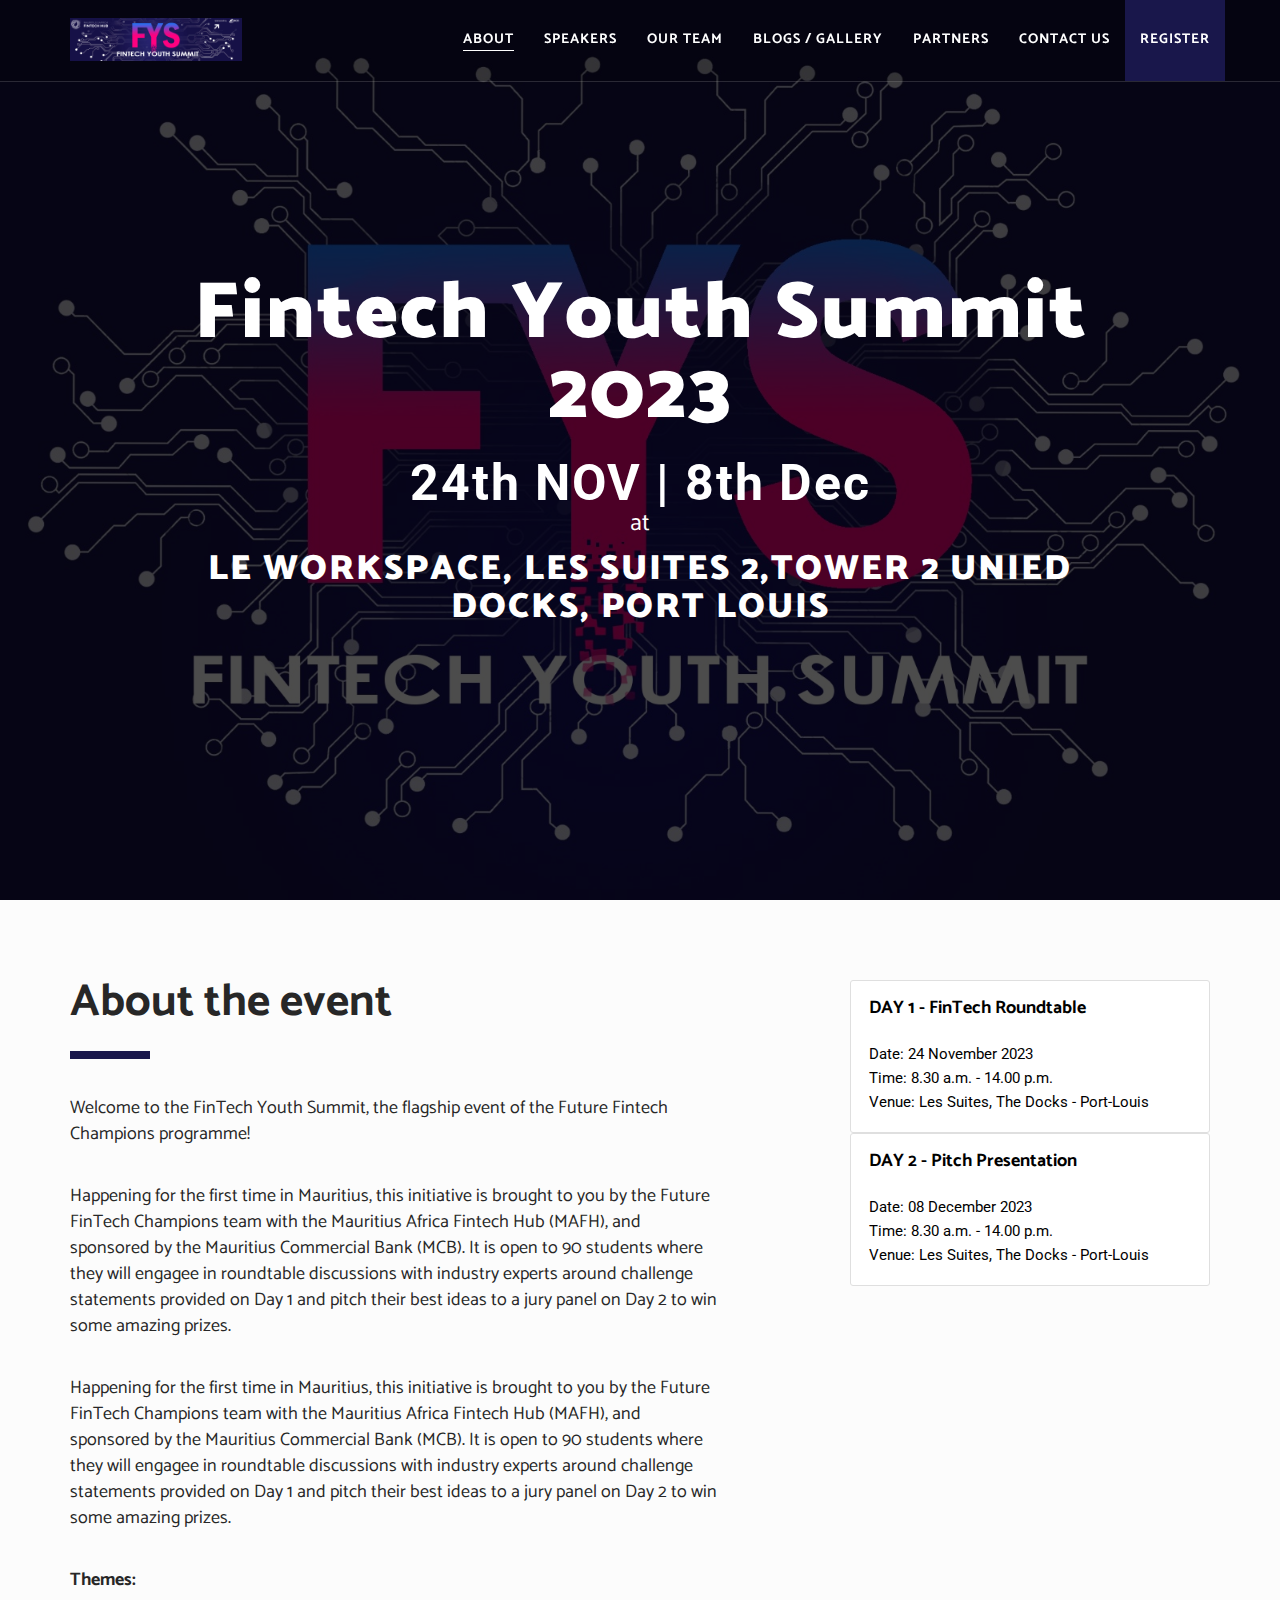
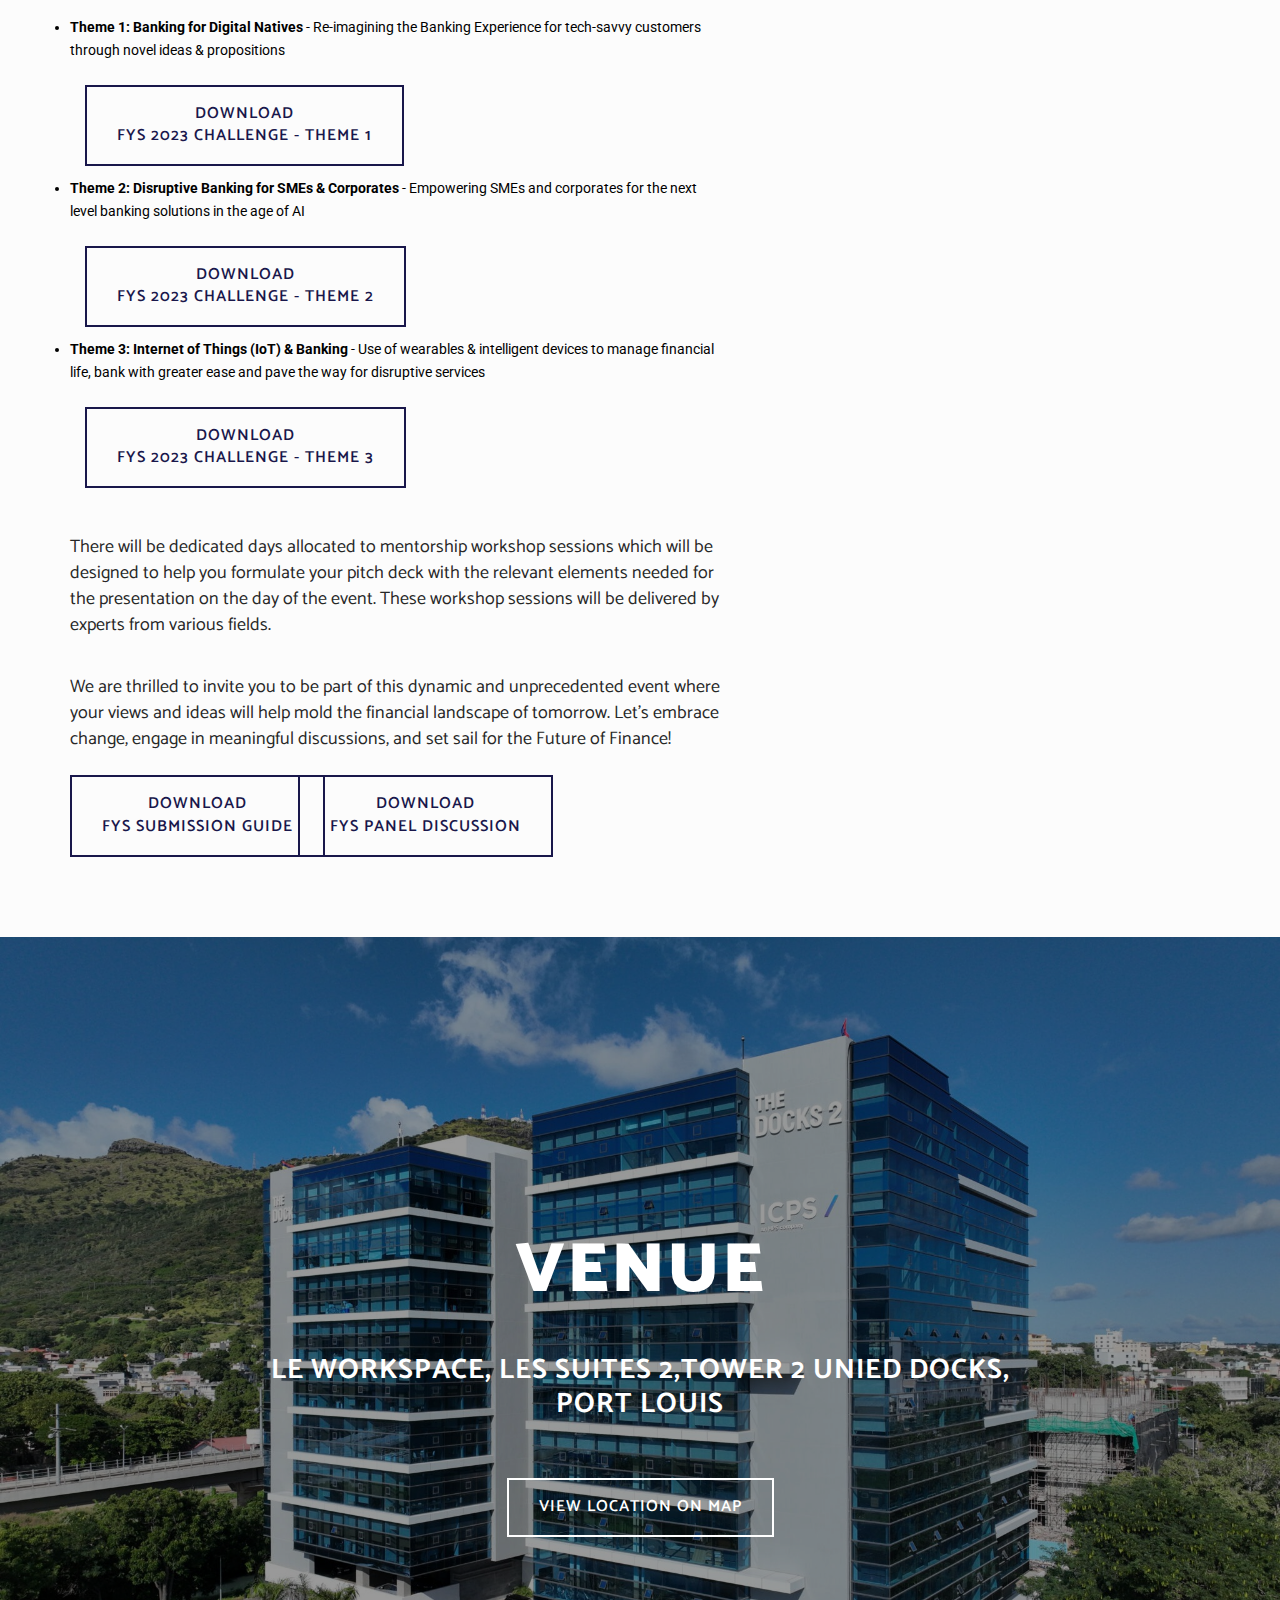
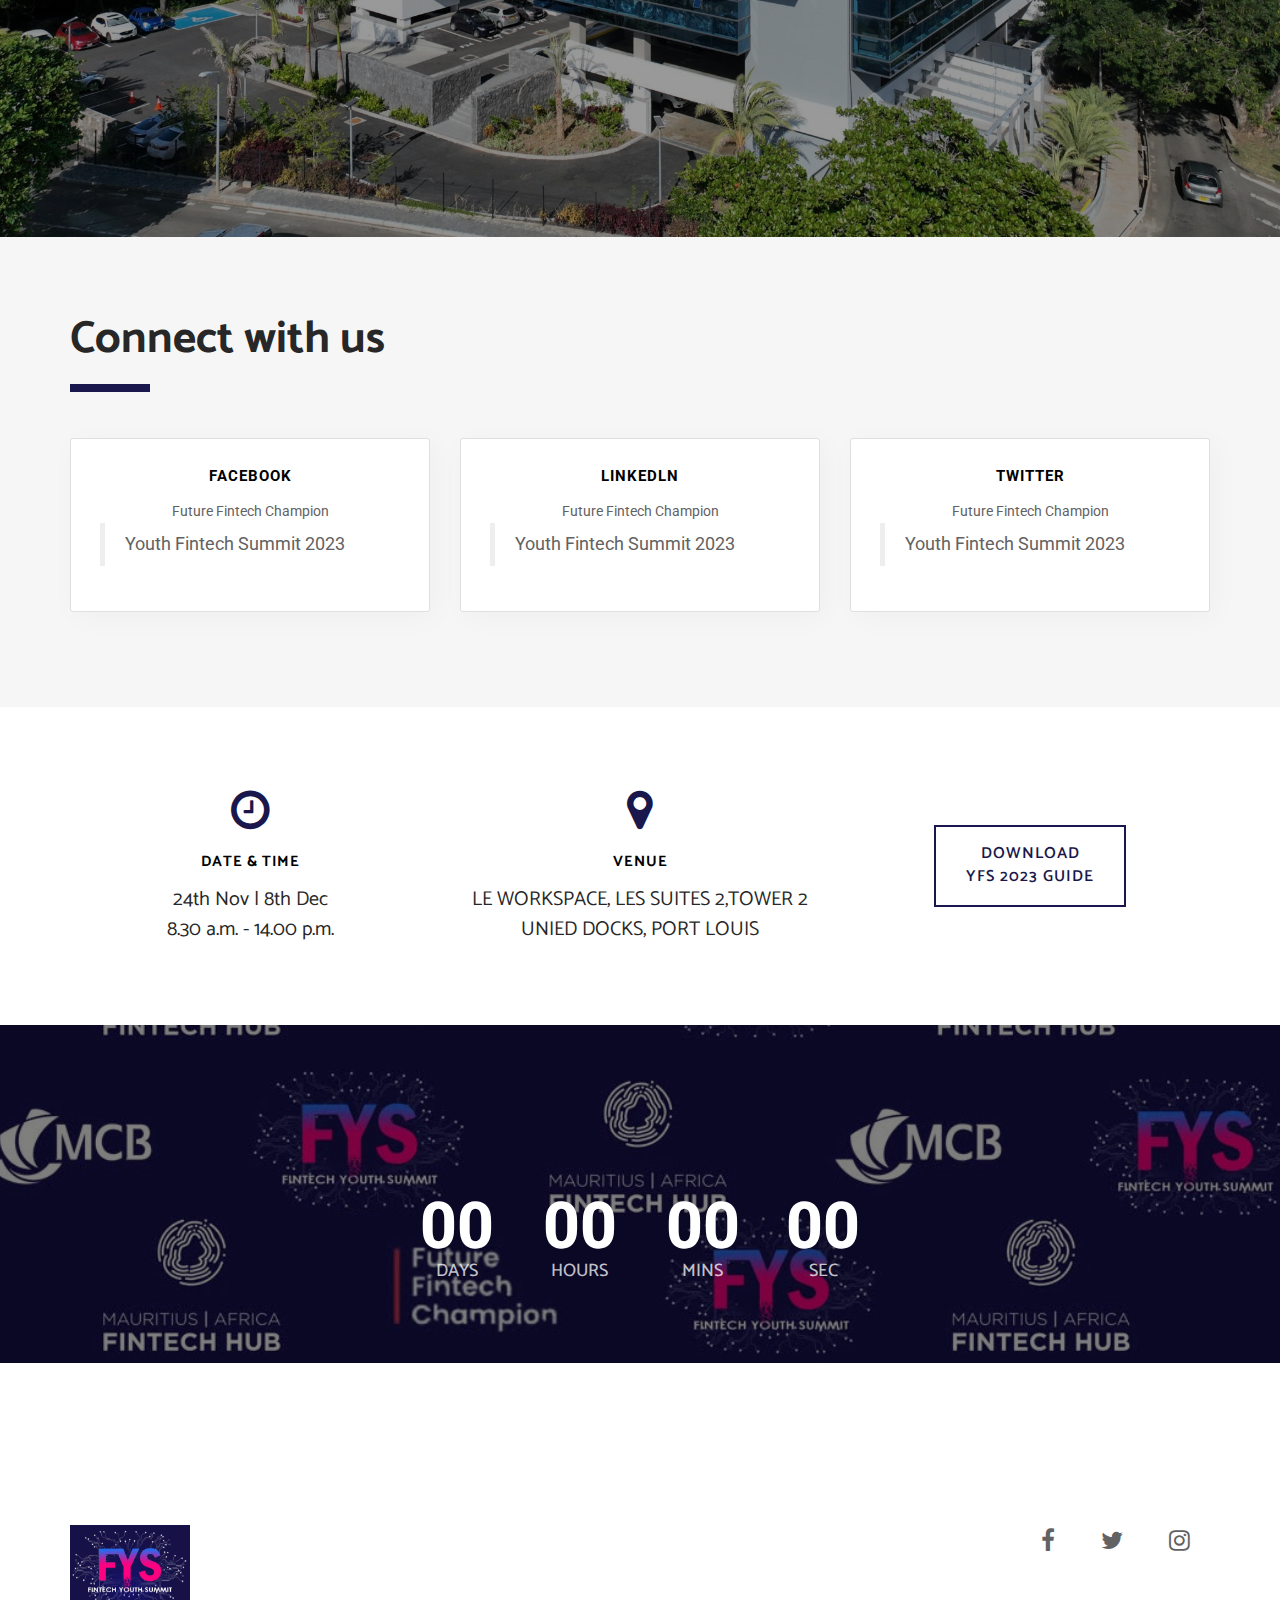
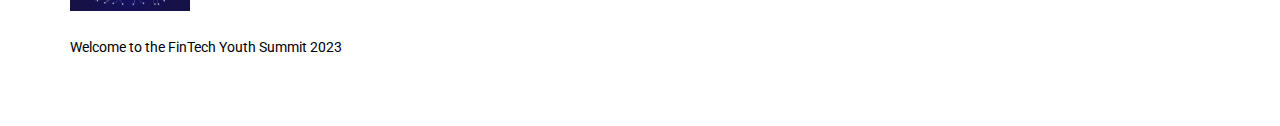
==== index.html @ cc0d9dd3 "new updates" ====
<!--

 _______                                             ._____.    
 \      \   ____   ___________     ____  __ _________|__\_ |__  
 /   |   \ /  _ \ /  _ \_  __ \   / ___\|  |  \_  __ \  || __ \ 
/    |    (  <_> |  <_> )  | \/  / /_/  >  |  /|  | \/  || \_\ \
\____|__  /\____/ \____/|__|     \___  /|____/ |__|  |__||___  /
        \/                      /_____/                      \/ 


Event website by Noor Gurib (github.com/Abdurrahman-gurib)
-->

<!DOCTYPE html>
<!--[if lt IE 7]>      <html class="no-js lt-ie9 lt-ie8 lt-ie7" lang="en"> <![endif]-->
<!--[if IE 7]>         <html class="no-js lt-ie9 lt-ie8" lang="en"> <![endif]-->
<!--[if IE 8]>         <html class="no-js lt-ie9" lang="en"> <![endif]-->
<!--[if gt IE 8]><!-->
<html class="no-js" lang="en">
<!--<![endif]-->

<head>
  <meta charset="utf-8">
  <meta name="viewport" content="width=device-width, initial-scale=1.0, maximum-scale=1">
  <meta http-equiv="X-UA-Compatible" content="IE=edge">

  <!-- Title, icon, description and keywords -->
  <title>YFS 2023</title>
  <link rel="shortcut icon" href="res/images/FYS logo.jpg">
  <meta name="description" content="TEDxJMI, x = independently organised TED event. Igniting Minds. This October, at Jamia Millia Islamia.">
  <meta name="keywords" content="TEDx, JMI, Jamia Millia Islamia, New Delhi, event, talks">

  <!-- Social media tags -->
  <!-- Open Graph -->
  <meta property="og:title" content="TEDxJMI">
  <meta property="og:description" content="Igniting Minds. This October, at Jamia Millia Islamia.">
  <meta property="og:image" content="https://tedxjmi.com/res/images/logos/light-social.jpg">
  <meta property="og:url" content="https://tedxjmi.com">
  <!-- Twitter -->
  <meta name="twitter:card" content="summary_large_image">
  <meta name="twitter:site" content="@TEDx_JMI">
  <!-- Google+ -->
  <meta itemprop="name" content="TEDxJMI">
  <meta itemprop="description" content="Igniting Minds. This October, at Jamia Millia Islamia.">
  <meta itemprop="image" content="https://tedxjmi.com/res/images/logos/light-social.jpg">

  <!-- Browser themes -->
  <meta name="theme-color" content="#000">

  <!-- Bootstrap -->
  <link rel="stylesheet" href="res/css/bootstrap.min.css">

  <!-- Font Icons -->
  <link rel="stylesheet" href="res/css/font-awesome.min.css">

  <!-- Plugins -->
  <link rel="stylesheet" href="res/css/flickity.min.css">
  <link rel="stylesheet" href="res/css/magnific-popup.css">

  <!-- Main styles -->
  <link rel="stylesheet" href="res/css/main.css">
  <link rel="stylesheet" href="res/css/style.css">

  <!-- Color skin -->
  <link rel="stylesheet" href="res/css/color_red.css">

  <!-- Modernizr JS for IE8 support of HTML5 elements and media queries -->
  <!--[if lt IE 8]>
  <script src="res/js/modernizr.min.js"></script>
  <![endif]-->
</head>

<body id="page-top">
  <!-- Navigation Start -->
  <nav id="navigation" class="navbar navbar-fixed-top">
    <div class="container">
      <div class="row">
        <div class="navbar-header col-lg-3">
          <button type="button" class="navbar-toggle collapsed" data-toggle="collapse" data-target="#navbar">
            <span class="sr-only">Toggle navigation</span>
            <span class="icon-bar"></span>
            <span class="icon-bar"></span>
            <span class="icon-bar"></span>
          </button>

          <a class="navbar-brand font-family-alt letter-spacing-1 text-extra-large text-uppercase" href="/">
            <img class="logo-navbar-dark" src="res/images/logos/FYS banner Logo.jpg" alt="Youth Fintech Summit 2023"/>
            <img class="logo-navbar-white" src="res/images/logos/FYS logo.jpg" alt="Youth Fintech Summit 2023"/>
          </a>
        </div>
        <!-- //.navbar-header -->

        <div id="navbar" class="navbar-collapse collapse col-lg-9 pull-right">
          <ul class="nav navbar-nav font-family-alt letter-spacing-1 text-uppercase font-weight-700">
            <li><a href="#page-top" class="page-scroll">About</a></li>
            <li><a href="./speakers/" class="line-height-unset">Speakers</a></li>
            <li><a href="./teams/" class="line-height-unset">Our Team</a></li>
            <li><a href="./alumni/" class="line-height-unset">Blogs / Gallery</a></li>
            <li><a href="./sponsors/" class="line-height-unset">Partners</a></li>
            <li><a href="./contact/" class="line-height-unset">Contact Us</a></li>
            <li class="bg-base-color">
              <a href="./register/" class="line-height-unset width-100">
                Register
              </a>
            </li>
          </ul>
        </div>
        <!-- //.navbar-collapse -->
      </div>
      <!-- //.row -->
    </div>
    <!-- //.container -->
  </nav>
  <!-- //Navigation End -->



  <!-- Section - Home Start -->
  <section id="home-bg-slideshow" class="bg-gray-dark-2 height-100 no-padding overflow-hidden width-100">
    <!-- BG Slideshow -->
    <div class="bg-slideshow-wrapper flexslider height-100 no-border no-border-radius no-margin width-100">
      <div class="slides height-100 width-100">
        <div class="bg-cover bg-overlay-black-7 display-block height-100 width-100">
          <div class="display-table height-100 position-absolute position-top position-left width-100">
            <div class="display-table-cell vertical-align-middle">
              <div class="container">
                <div class="row">
                  <div class="col-md-10 col-md-offset-1 text-center">
                    <h2 class="font-family-alt font-weight-900 letter-spacing-2 text-white xs-title-extra-large sm-title-extra-large-3 title-extra-large-5">
                      <span class="text-base-color"></span>Fintech Youth Summit 2023
                    </h2>
                    <br>
                    <h3 class="font-weight-700 letter-spacing-2 text-white xs-title-large sm-title-extra-large title-extra-large-3">
                      24th NOV | 8th Dec
                    </h3>
                    <p class="font-family-alt text-white sm-title-small title-medium">
                      at
                    </p>
                    <h4 class="font-family-alt font-weight-900 letter-spacing-2 text-uppercase text-white xs-title-small sm-title-medium title-extra-large">
                      Le Workspace, Les Suites 2,Tower 2 Unied Docks, Port Louis
                    </h4>
                    <!-- <br>
                    <a href="/register/" class="btn btn-base-color sm-btn-medium btn-large">
                      Register Now
                    </a> -->
                  </div>
                  <!-- //.col-md-10 -->
                </div>
                <!-- //.row -->
              </div>
              <!-- //.container -->
            </div>
            <!-- //.display-table-cell -->
          </div>
          <!-- //.display-table -->
        </div>
        <!-- //.bg-cover -->

        <div class="bg-cover bg-overlay-black-7 display-block height-100 width-100">
          <div class="display-table height-100 position-absolute position-top position-left width-100">
            <div class="display-table-cell vertical-align-middle">
              <div class="container">
                <div class="row">
                  <div class="col-md-10 col-md-offset-1 text-center">
                    <h2 class="font-family-alt font-weight-900 letter-spacing-2 text-white xs-title-extra-large sm-title-extra-large-3 title-extra-large-5">
                      <span class="text-base-color"></span>Fintech Youth Summit 2023
                    </h2>
                    <br>
                    <h3 class="font-weight-700 letter-spacing-2 text-white xs-title-large sm-title-extra-large title-extra-large-3">
                      24th NOV | 8th Dec
                    </h3>
                    <p class="font-family-alt text-white sm-title-small title-medium">
                      at
                    </p>
                    <h4 class="font-family-alt font-weight-900 letter-spacing-2 text-uppercase text-white xs-title-small sm-title-medium title-extra-large">
                      Le Workspace, Les Suites 2,Tower 2 Unied Docks, Port Louis
                    </h4>
                    <!-- <br>
                    <a href="/register/" class="btn btn-base-color sm-btn-medium btn-large">
                      Register Now
                    </a> -->
                  </div>
                  <!-- //.col-md-10 -->
                </div>
                <!-- //.row -->
              </div>
              <!-- //.container -->
            </div>
            <!-- //.display-table-cell -->
          </div>
          <!-- //.display-table -->
        </div>
        <!-- //.bg-cover -->

        <div class="bg-cover bg-overlay-black-7 display-block height-100 width-100">
          <div class="display-table height-100 position-absolute position-top position-left width-100">
            <div class="display-table-cell vertical-align-middle">
              <div class="container">
                <div class="row">
                  <div class="col-md-10 col-md-offset-1 text-center">
                    <h2 class="font-family-alt font-weight-900 letter-spacing-2 text-white xs-title-extra-large sm-title-extra-large-3 title-extra-large-5">
                      <span class="text-base-color"></span>Fintech Youth Summit 2023
                    </h2>
                    <br>
                    <h3 class="font-weight-700 letter-spacing-2 text-white xs-title-large sm-title-extra-large title-extra-large-3">
                      24th NOV | 8th Dec
                    </h3>
                    <p class="font-family-alt text-white sm-title-small title-medium">
                      at
                    </p>
                    <h4 class="font-family-alt font-weight-900 letter-spacing-2 text-uppercase text-white xs-title-small sm-title-medium title-extra-large">
                      Le Workspace, Les Suites 2,Tower 2 Unied Docks, Port Louis
                    </h4>
                    <!-- <br>
                    <a href="/register/" class="btn btn-base-color sm-btn-medium btn-large">
                      Register Now
                    </a> -->
                  </div>
                  <!-- //.col-md-10 -->
                </div>
                <!-- //.row -->
              </div>
              <!-- //.container -->
            </div>
            <!-- //.display-table-cell -->
          </div>
          <!-- //.display-table -->
        </div>
        <!-- //.bg-cover -->
      </div>
      <!-- //.slides -->
    </div>
    <!-- //.bg-slideshow-wrapper -->
  </section>
  <!-- //Section - Home End -->



  <!-- Section - About Start -->
  <section id="about" class="bg-white-3 pull-up">
    <div class="container">
      <div class="row">
        <div class="col-sm-6 col-md-7">
          <h2 class="font-family-alt font-weight-700 sm-title-large title-extra-large-2 text-gray-dark-2">
            About the event
          </h2>
          <span class="bg-base-color margin-4 no-margin-bottom no-margin-rl separator-line-extra-thick-long"></span>
          <div class="row">
            <div class="col-md-12">
              <p class="font-family-alt margin-5-5 no-margin-bottom no-margin-rl sm-text-large text-extra-large text-gray-dark-2">
                Welcome to the FinTech Youth Summit, the flagship event of the Future Fintech Champions programme!
              </p>
              <p class="font-family-alt margin-5-5 no-margin-bottom no-margin-rl sm-text-large text-extra-large text-gray-dark-2">
                Happening for the first time in Mauritius, this initiative is brought to you by the Future FinTech Champions team with the Mauritius Africa Fintech Hub (MAFH), and sponsored by the Mauritius Commercial Bank (MCB). It is open to 90 students where they will engagee in roundtable discussions with industry experts around challenge statements provided on Day 1 and pitch their best ideas to a jury panel on Day 2 to win some amazing prizes.
              </p>
              <p class="font-family-alt margin-5-5 no-margin-bottom no-margin-rl sm-text-large text-extra-large text-gray-dark-2">
                Happening for the first time in Mauritius, this initiative is brought to you by the Future FinTech Champions team with the Mauritius Africa Fintech Hub (MAFH), and sponsored by the Mauritius Commercial Bank (MCB). It is open to 90 students where they will engagee in roundtable discussions with industry experts around challenge statements provided on Day 1 and pitch their best ideas to a jury panel on Day 2 to win some amazing prizes.
              </p>
             
              <p class="font-family-alt margin-5-5 no-margin-bottom no-margin-rl sm-text-large text-extra-large text-gray-dark-2">
                <p class="font-family-alt margin-5-5 no-margin-bottom no-margin-rl sm-text-large text-extra-large text-gray-dark-2">
                <b>Themes:</b>                </p>
                <br>
                  <li><b>Theme 1: Banking for Digital Natives</b> - Re-imagining the Banking Experience for tech-savvy customers through novel ideas & propositions</li>
                  <br> <div id="banner-registration" class="col-sm-4 xs-margin-8 xs-no-margin-bottom xs-no-margin-rl text-center">
                    <a href="./res/images/FYS 2023 Challenge - Theme 1 .pdf" class="btn btn-outline-base-color sm-btn-medium btn-large no-margin-rl">
                      <span>Download<br>FYS 2023 Challenge - Theme 1 </span>
                    </a>
                  </div>
                  <br>
                  <br>
                  <br>
                  <br>
                  <li><b>Theme 2: Disruptive Banking for SMEs & Corporates</b> - Empowering SMEs and corporates for the next level banking solutions in the age of AI</li>
                  <br>
                  <div id="banner-registration" class="col-sm-4 xs-margin-8 xs-no-margin-bottom xs-no-margin-rl text-center">
                    <a href="./res/images/Theme 2 .pdf" class="btn btn-outline-base-color sm-btn-medium btn-large no-margin-rl">
                      <span>Download<br>FYS 2023 Challenge - Theme 2 </span>
                    </a>
                  </div>
                  <br>
                  <br>
                  <br>
                  <br>
                  <li><b>Theme 3: Internet of Things (IoT) & Banking</b> - Use of wearables & intelligent devices to manage financial life, bank with greater ease and pave the way for disruptive services</li>
                  <div id="banner-registration" class="col-sm-4 xs-margin-8 xs-no-margin-bottom xs-no-margin-rl text-center">
                    <br>
                    <a href="./res/images/Theme 3 .pdf" class="btn btn-outline-base-color sm-btn-medium btn-large no-margin-rl">
                      <span>Download<br>FYS 2023 Challenge - Theme 3 </span>
                    </a>
                  </div>
                  <br>
                  <br>
                  <br>
                  <br>
                  <br>
                <p class="font-family-alt margin-5-5 no-margin-bottom no-margin-rl sm-text-large text-extra-large text-gray-dark-2">
                  There will be dedicated days allocated to mentorship workshop sessions which will be designed to help you formulate your pitch deck with the relevant elements needed for the presentation on the day of the event. These workshop sessions will be delivered by experts from various fields.
                </p>

                <p class="font-family-alt margin-5-5 no-margin-bottom no-margin-rl sm-text-large text-extra-large text-gray-dark-2">
                  We are thrilled to invite you to be part of this dynamic and unprecedented event where your views and ideas will help mold the financial landscape of tomorrow. Let's embrace change, engage in meaningful discussions, and set sail for the Future of Finance!                </p>
          </div>  <br> 
          <br> 
          <div id="banner-registration" class="col-sm-4 xs-margin-8 xs-no-margin-bottom xs-no-margin-rl text-center">
            <br>
            <a href="./res/images/Participants Info.pdf" class="btn btn-outline-base-color sm-btn-medium btn-large no-margin-rl">
              <span>Download<br>FYS Submission Guide </span>
            </a>
          </div>
          <br>

          <br> 
          <div id="banner-registration" class="col-sm-4 xs-margin-8 xs-no-margin-bottom xs-no-margin-rl text-center">
            <br>
            <a href="./res/images/_2.Panel discussion.pdf" class="btn btn-outline-base-color sm-btn-medium btn-large no-margin-rl">
              <span>Download<br>FYS Panel Discussion</span>
            </a>
          </div>
          <br>
            <!-- //.col-sm-6 -->
          </div>
          <!-- //.row -->
        </div>
        <!-- //.col-sm-6 -->

        <div class="col-sm-6 col-md-4 col-md-offset-1 xs-margin-8 xs-no-margin-rl xs-no-margin-bottom">
          <div class="testimonial">
            <div class="bg-white border border-gray-light border-round padding-5 width-100">
              <h4 class="font-weight-700 font-family-alt">
                DAY 1 - FinTech Roundtable
              </h4>
              <br>
              <p class="no-margin text-gray-dark- text-large">
                Date: 24 November 2023              </p>
              <p class="no-margin text-gray-dark- text-large">
                Time: 8.30 a.m. - 14.00 p.m.
                <p class="no-margin text-gray-dark- text-large">
                  Venue: Les Suites, The Docks - Port-Louis
                </p>
              
            </div>
            <!-- //.bg-white -->
          </div>
          <!-- //.testimonial -->
        </div>

        <div class="col-sm-6 col-md-4 col-md-offset-1 xs-margin-8 xs-no-margin-rl xs-no-margin-bottom">
          <div class="testimonial">
            <div class="bg-white border border-gray-light border-round padding-5 width-100">
              <h4 class="font-weight-700 font-family-alt">
                DAY 2 - Pitch Presentation
              </h4>
              <br>
              <p class="no-margin text-gray-dark- text-large">
                Date: 08 December 2023
                <p class="no-margin text-gray-dark- text-large">
                Time: 8.30 a.m. - 14.00 p.m.
                <p class="no-margin text-gray-dark- text-large">
                  Venue: Les Suites, The Docks - Port-Louis
                </p>
              
            </div>
            <!-- //.bg-white -->
          </div>
          <!-- //.testimonial -->
        </div>
        <!-- //.col-sm-6 -->
      </div>
    </div>
    <!-- //.container -->
  </section>
  <!-- //Section - About End -->



  <!-- Section - Venue Start -->
  <section id="venue" class="bg-cover bg-overlay-black-4 display-table height-100 no-padding width-100">
    <div class="display-table-cell vertical-align-middle">
      <div class="container">
        <div class="row">
          <div class="col-md-8 col-md-offset-2 text-center">
            <h3 class="display-block font-family-alt font-weight-900 letter-spacing-2 text-uppercase text-white xs-title-extra-large-4 title-extra-large-4">
              Venue
            </h3>
            <br>
            <p class="font-family-alt letter-spacing-1 margin-3 no-margin-bottom no-margin-rl text-white xs-title-small title-large text-uppercase font-weight-700">
              Le Workspace, Les Suites 2,Tower 2 Unied Docks, Port Louis

            </p>
            <br>
            <a href="https://www.google.com/maps/place/Les+Suites+by+The+Docks/@-20.1627963,57.4918668,17z/data=!3m1!4b1!4m6!3m5!1s0x217c51926d4bae4f:0x62adde3f1c41f021!8m2!3d-20.1627963!4d57.4944417!16s%2Fg%2F11v0vl2fpf?hl=en&entry=ttu" target="_blank"
                class="btn btn-outline-white sm-btn-medium btn-large margin-4-5 no-margin-bottom no-margin-rl">
              View location on map
            </a>
          </div>
          <!-- //.col-md-8 -->
        </div>
        <!-- //.row -->
      </div>
      <!-- //.container -->
    </div>
    <!-- //.display-table-cell -->
  </section>
  <!-- //Section - Venue End -->



  <!-- Section - Social start -->
  <section id="social" class="bg-gray-light-2 pull-up">
    <div class="container">
      <div class="row">
        <div class="col-md-6">
          <h2 class="font-family-alt font-weight-700 sm-title-large title-extra-large-2 text-gray-dark-2">
            Connect with us
          </h2>
          <span class="bg-base-color margin-4 no-margin-bottom no-margin-rl separator-line-extra-thick-long"></span>
        </div>
      </div>
      <!-- //.row -->
      <br><br>
      <div class="row">
        <!-- Social Box -->
        <div class="features-box col-sm-6 col-md-4">
          <div class="border border-gray-light border-round box-shadow-yes position-relative bg-white">
            <div class="display-table height-100 no-padding-rl padding-7 width-100">
              <div class="display-table-cell no-padding-tb padding-8 vertical-align-middle">
                <span class="display-block font-weight-700 letter-spacing-1 text-large text-uppercase margin-4 no-margin-rl no-margin-top text-center">
                  Facebook
                </span>

                <!-- Facebook plugin -->
                <div id="fb-root"></div>
                <a class="twitter-timeline" data-height="493" data-chrome="noheader, nofooter"
                data-dnt="true" href="https://www.facebook.com/mauritiusfintec/photos/a.249776339052120/683126775717072/?type=3"><center>Future Fintech Champion</center></a>
            

                <div class="fb-page" data-href="https://www.facebook.com/mauritiusfintec/photos/a.249776339052120/683126775717072/?type=3" data-tabs="timeline"
                    data-small-header="true" data-adapt-container-width="true" data-hide-cover="true"
                    data-show-facepile="false">
                  <blockquote cite="https://www.facebook.com/mauritiusfintec/photos/a.249776339052120/683126775717072/?type=3" class="fb-xfbml-parse-ignore">
                    <a href="https://www.facebook.com/mauritiusfintec/photos/a.249776339052120/683126775717072/?type=3/">Youth Fintech Summit 2023</a>
                  </blockquote>
                </div>
                <!-- //Facebook plugin -->
              </div>
              <!-- //.display-table-cell -->
            </div>
            <!-- //.display-table -->
          </div>
          <!-- //.border -->
        </div>
        <!-- //Social Box -->

        <!-- Social Box -->
        <div class="features-box col-sm-6 col-md-4 xs-margin-4 xs-no-margin-rl xs-no-margin-bottom">
          <div class="border border-gray-light border-round box-shadow-yes position-relative bg-white">
            <div class="display-table height-100 no-padding-rl padding-7 width-100">
              <div class="display-table-cell no-padding-tb padding-8 vertical-align-middle">
                <span class="display-block font-weight-700 letter-spacing-1 text-large text-uppercase margin-4 no-margin-rl no-margin-top text-center">
                  Linkedln
                </span>

                <!-- Twitter timeline -->
                <a class="twitter-timeline" data-height="493" data-chrome="noheader, nofooter"
                  data-dnt="true" href="https://www.linkedin.com/showcase/future-fintech-champions-mauritius/"><center>Future Fintech Champion</center></a>
                <script async src="https://platform.twitter.com/widgets.js" charset="utf-8"></script>
                <div class="fb-page" data-href="https://www.facebook.com/mauritiusfintec/photos/a.249776339052120/683126775717072/?type=3" data-tabs="timeline"
                    data-small-header="true" data-adapt-container-width="true" data-hide-cover="true"
                    data-show-facepile="false">
                  <blockquote cite="https://www.facebook.com/mauritiusfintec/photos/a.249776339052120/683126775717072/?type=3" class="fb-xfbml-parse-ignore">
                    <a href="https://www.facebook.com/mauritiusfintec/photos/a.249776339052120/683126775717072/?type=3/">Youth Fintech Summit 2023</a>
                  </blockquote>
                </div>
                <!-- //Twitter timeline -->
              </div>
              <!-- //.display-table-cell -->
            </div>
            <!-- //.display-table -->
          </div>
          <!-- //.border -->
        </div>
        <!-- //Social Box -->

        <!-- Social Box -->
        <div class="features-box col-sm-6 col-md-4 xs-margin-4 xs-no-margin-rl xs-no-margin-bottom">
          <div class="border border-gray-light border-round box-shadow-yes position-relative bg-white">
            <div class="display-table height-100 no-padding-rl padding-7 width-100">
              <div class="display-table-cell no-padding-tb padding-8 vertical-align-middle">
                <span class="display-block font-weight-700 letter-spacing-1 text-large text-uppercase margin-4 no-margin-rl no-margin-top text-center">
                  Twitter
                </span>

                <!-- Twitter timeline -->
                <a class="twitter-timeline" data-height="493" data-chrome="noheader, nofooter"
                  data-dnt="true" href="https://www.linkedin.com/showcase/future-fintech-champions-mauritius/"><center>Future Fintech Champion</center></a>
                <script async src="https://platform.twitter.com/widgets.js" charset="utf-8"></script>
                <div class="fb-page" data-href="https://www.facebook.com/mauritiusfintec/photos/a.249776339052120/683126775717072/?type=3" data-tabs="timeline"
                    data-small-header="true" data-adapt-container-width="true" data-hide-cover="true"
                    data-show-facepile="false">
                  <blockquote cite="https://twitter.com/MauritiusFinTec" class="fb-xfbml-parse-ignore">
                    <a href="https://twitter.com/MauritiusFinTec">Youth Fintech Summit 2023</a>
                  </blockquote>
                </div>
                <!-- //Instagram posts -->
              </div>
              <!-- //.display-table-cell -->
            </div>
            <!-- //.display-table -->
          </div>
          <!-- //.border -->
        </div>
        <!-- //Social Box -->
      </div>
      <!-- //.row -->
    </div>
    <!-- //.container -->
  </section>
  <!-- //Section - Social end -->



  <!-- Section - Event banner start -->
  <section id="event-banner" class="bg-white pull-up">
    <div class="container">
      <div class="row">
        <div class="col-sm-4 text-center">
          <i class="fa fa-clock-o display-block text-base-color title-extra-large-2"></i>
          <span class="display-block font-family-alt font-weight-700 letter-spacing-1 margin-5 no-margin-bottom no-margin-rl text-large text-uppercase">
            Date &amp; Time
          </span>
          <p class="margin-3 font-family-alt no-margin-bottom no-margin-rl title-small text-gray-dark-2">
            24th Nov | 8th Dec<br>
            8.30 a.m. - 14.00 p.m.
          </p>
        </div>
        <!-- //.col-sm-4 -->

        <div class="col-sm-4 xs-margin-8 xs-no-margin-bottom xs-no-margin-rl text-center">
          <i class="fa fa-map-marker display-block text-base-color title-extra-large-2"></i>
          <span class="display-block font-family-alt font-weight-700 letter-spacing-1 margin-5 no-margin-bottom no-margin-rl text-large text-uppercase">
            Venue
          </span>
          <p class="margin-3 font-family-alt no-margin-bottom no-margin-rl title-small text-gray-dark-2">
            LE WORKSPACE, LES SUITES 2,TOWER 2 UNIED DOCKS, PORT LOUIS
          </p>
        </div>
        <!-- //.col-sm-4 -->

        <div id="banner-registration" class="col-sm-4 xs-margin-8 xs-no-margin-bottom xs-no-margin-rl text-center">
          <a href="../res/images/Fintech Youth Summit Challenge Handbook 2023.pdf" class="btn btn-outline-base-color sm-btn-medium btn-large no-margin-rl">
            <span>Download<br>YFS 2023 guide</span>
          </a>
        </div>
        <!-- //.col-sm-4 -->
      </div>
      <!-- //.row -->
    </div>
  </section>
  <!-- //Section - Event banner end -->



  <!-- Section - Parallax banner start -->
  <section id="home-bg-parallax" class="height-50 no-padding overflow-hidden width-100">
    <!-- BG Parallax -->
    <div class="bg-parallax bg-overlay-black-5 width-100"></div>

    <div class="display-table height-100 position-absolute position-top position-left width-100">
      <div class="display-table-cell vertical-align-middle">
        <div class="container">
          <div class="row">
            <div class="countdown-timer">
              <div class="days">
                <span class="value">00</span>
                <span class="label">DAYS</span>
              </div>
              <div class="hours">
                <span class="value">00</span>
                <span class="label">HOURS</span>
              </div>
              <div class="minutes">
                <span class="value">00</span>
                <span class="label">MINS</span>
              </div>
              <div class="seconds">
                <span class="value">00</span>
                <span class="label">SEC</span>
              </div>
            </div>
          </div>
          <!-- //.row -->
        </div>
        <!-- //.container -->
      </div>
      <!-- //.display-table-cell -->
    </div>
    <!-- //.display-table -->
  </section>
  <!-- //Section - Parallax banner end -->



  <!-- Footer Start -->
  <footer class="footer bg-white">
    <div class="container">
      <div class="row">
        <div class="col-sm-4">
          <div class="footer-logo xs-text-center">
            <img src="res/images/logos/FYS logo.jpg" alt="">
          </div>
          <!-- //.footer-logo -->
          <p class="disclaimer xs-text-center">
            Welcome to the FinTech Youth Summit 2023          </p>
          <!-- //.disclaimer -->
        </div>
        <!-- //.col-sm-4 -->

        <div class="col-sm-8">
          <div class="footer-social text-right">
            <ul class="list-inline list-unstyled no-margin xs-text-center xs-title-small title-medium">
              <li><a href="https://facebook.com/"><i class="fa fa-facebook"></i></a></li>
              <li><a href="https://twitter.com/"><i class="fa fa-twitter"></i></a></li>
              <li><a href="https://instagram.com/"><i class="fa fa-instagram"></i></a></li>
            </ul>
          </div>
          <!-- //.footer-social -->
        </div>
        <!-- //.col-sm-8 -->
      </div>
      <!-- //.row -->
    </div>
    <!-- //.container -->
  </footer>
  <!-- //Footer End -->


  <!-- Scroll to top -->
  <a href="#page-top" class="page-scroll scroll-to-top"><i class="fa fa-angle-up"></i></a>


  <!-- jQuery -->
  <script src="res/js/jquery.min.js"></script>

  <!-- Bootstrap -->
  <script src="res/js/bootstrap.min.js"></script>

  <!-- Plugins -->
  <script src="res/js/pace.min.js"></script>
  <script src="res/js/debouncer.min.js"></script>
  <script src="res/js/jquery.easing.min.js"></script>
  <script src="res/js/jquery.inview.min.js"></script>
  <script src="res/js/jquery.matchHeight.js"></script>
  <script src="res/js/isotope.pkgd.min.js"></script>
  <script src="res/js/imagesloaded.pkgd.min.js"></script>
  <script src="res/js/flickity.pkgd.min.js"></script>
  <script src="res/js/jquery.magnific-popup.min.js"></script>
  <script src="res/js/jquery.validate.min.js"></script>

  <!-- BG slideshow -->
  <script src="res/js/jquery.flexslider.min.js"></script>

  <!-- BG Parallax JS -->
  <script src="res/js/TweenMax.min.js"></script>
  <script src="res/js/ScrollMagic.min.js"></script>
  <script src="res/js/animation.gsap.min.js"></script>

  <!-- Theme -->
  <script src="res/js/main.js"></script>

  <!-- Countdown -->
  <script src="res/js/jquery.countdown.min.js"></script>
  <script src="res/js/countdown.js"></script>

</body>

</html>
---- res/css/main.css ----
@import url(https://fonts.googleapis.com/css?family=Roboto:300,400,700);
@import url(https://fonts.googleapis.com/css?family=Catamaran:400,700,900);

body,
html,
ul {
  margin: 0;
  padding: 0
}
ol {
  padding-left: 0
}

.features-box p,
img {
  -webkit-backface-visibility: hidden
}

body,
html {
  height: 100%
}

body {
  color: #000;
  font-family: Roboto, sans-serif;
  font-size: 14px;
  -webkit-font-smoothing: antialiased;
  line-height: 23px;
  overflow-x: hidden
}

p {
  font-size: 16px
}

a,
a:active {
  color: #626262;
  text-decoration: none
}

a:focus,
a:hover {
  color: #272727;
  text-decoration: none
}

a:focus {
  outline: 0!important
}

img {
  height: auto;
  max-width: 100%
}

video {
  background-size: cover;
  display: table-cell;
  vertical-align: middle;
  width: 100%
}

dl,
ol,
ul {
  list-style-position: outside
}

ul {
  list-style: none
}

iframe {
  border: 0
}

input,
select,
textarea {
  letter-spacing: 1px;
  margin: 0 0 20px;
  max-width: 100%;
  padding: 8px 15px;
  resize: none;
  width: 100%;
  border: 2px solid rgba(0, 0, 0, .13)!important;
  font-size: 13px
}

input[type=button],
input[type=text],
input[type=email],
input[type=search],
input[type=password],
input[type=submit],
select,
textarea {
  -webkit-appearance: none;
  -moz-appearance: none;
  appearance: none;
  border-radius: 0;
  -webkit-transition: border .2s ease-in-out;
  -moz-transition: border .2s ease-in-out;
  -o-transition: border .2s ease-in-out;
  transition: border .2s ease-in-out;
  padding: 12px 24px
}

input:focus,
textarea:focus {
  border: 1px solid #989898;
  outline: 0
}

input[type=submit] {
  width: auto
}

select {
  color: #272727;
  outline: 0
}

select::-ms-expand {
  display: none
}

.select-wrapper {
  background: url(../images/icons/select-arrow.png) 97% 50% no-repeat #fff;
  box-shadow: none;
  margin-bottom: 20px;
  overflow: hidden;
  width: 100%
}

.select-wrapper select {
  background-color: transparent;
  background-image: none;
  cursor: pointer;
  margin-bottom: 0
}

form .error {
  border-color: #c00!important
}

form label.error {
  display: none!important
}

::selection {
  background: #dfdfdf;
  color: #000
}

::-moz-selection {
  background: #dfdfdf;
  color: #000
}

::-webkit-input-placeholder {
  color: #666!important;
  font-size: 13px;
  text-overflow: ellipsis
}

:-moz-placeholder {
  color: #666!important;
  font-size: 13px;
  opacity: 1;
  text-overflow: ellipsis
}

:-ms-input-placeholder {
  color: #666!important;
  font-size: 13px;
  opacity: 1;
  text-overflow: ellipsis
}

::-webkit-scrollbar {
  width: 12px
}

::-webkit-scrollbar-track {
  -webkit-box-shadow: inset 0 0 6px rgba(0, 0, 0, .3);
  -moz-box-shadow: inset 0 0 6px rgba(0, 0, 0, .3);
  box-shadow: inset 0 0 6px rgba(0, 0, 0, .3)
}

::-webkit-scrollbar-thumb {
  background: rgba(210, 210, 210, .8);
  -webkit-box-shadow: inset 0 0 6px rgba(0, 0, 0, .5);
  -moz-box-shadow: inset 0 0 6px rgba(0, 0, 0, .5);
  box-shadow: inset 0 0 6px rgba(0, 0, 0, .5)
}

::-webkit-scrollbar-thumb:window-inactive {
  background: rgba(210, 210, 210, .4)
}

h1,
h2,
h3,
h4,
h5,
h6 {
  margin: 0;
  padding: 0
}

.text-extra-small {
  font-size: 10px!important;
  line-height: 15px!important
}

.text-small {
  font-size: 11px!important;
  line-height: 20px!important
}

.text-medium {
  font-size: 14px!important;
  line-height: 22px!important
}

.text-large {
  font-size: 15px!important;
  line-height: 24px!important
}

.text-extra-large {
  font-size: 18px!important;
  line-height: 26px!important
}

.title-small {
  font-size: 20px!important;
  line-height: 30px!important
}

.title-medium {
  font-size: 24px!important;
  line-height: 32px!important
}

.title-large {
  font-size: 28px!important;
  line-height: 34px!important
}

.title-extra-large {
  font-size: 35px!important;
  line-height: 38px!important
}

.title-extra-large-2 {
  font-size: 45px!important;
  line-height: 45px!important
}

.title-extra-large-3 {
  font-size: 50px!important;
  line-height: 50px!important
}

.title-extra-large-4 {
  font-size: 70px!important;
  line-height: 70px!important
}

.title-extra-large-5 {
  font-size: 80px!important;
  line-height: 80px!important
}

.title-big {
  font-size: 100px!important;
  line-height: 100px!important
}

.title-big-2 {
  font-size: 125px!important;
  line-height: 125px!important
}

.title-big-3 {
  font-size: 150px!important;
  line-height: 150px!important
}

.font-family-base {
  font-family: Roboto, sans-serif!important
}

.btn,
.font-family-alt {
  font-family: Catamaran, sans-serif!important
}

.font-weight-100 {
  font-weight: 100!important
}

.font-weight-300 {
  font-weight: 300!important
}

.font-weight-400 {
  font-weight: 400!important
}

.font-weight-600 {
  font-weight: 600!important
}

.font-weight-700 {
  font-weight: 700!important
}

.font-weight-900 {
  font-weight: 900!important
}

.letter-spacing-1 {
  letter-spacing: 1px!important
}

.letter-spacing-2 {
  letter-spacing: 2px!important
}

.letter-spacing-3 {
  letter-spacing: 3px!important
}

.letter-spacing-4 {
  letter-spacing: 4px!important
}

.letter-spacing-5 {
  letter-spacing: 5px!important
}

.letter-spacing-6 {
  letter-spacing: 6px!important
}

.letter-spacing-7 {
  letter-spacing: 7px!important
}

.letter-spacing-8 {
  letter-spacing: 8px!important
}

.letter-spacing-9 {
  letter-spacing: 9px!important
}

.letter-spacing-10 {
  letter-spacing: 10px!important
}

.no-letter-spacing {
  letter-spacing: 0!important
}

.line-height-none {
  line-height: 0!important
}

.line-height-unset {
  line-height: unset!important
}

.text-decoration-line-through {
  text-decoration: line-through!important
}

.text-decoration-underline {
  text-decoration: underline!important
}

.text-transform-none {
  text-transform: none!important
}

.text-transform-unset {
  text-transform: unset!important
}

.word-wrap {
  word-wrap: break-word
}

.bg-cover,
.bg-fix,
.bg-parallax {
  background-repeat: no-repeat!important;
  overflow: hidden;
  background-position: center center!important;
  position: relative;
  background-size: cover!important
}

.bg-fix {
  -webkit-animation-duration: 0s;
  -webkit-animation-fill-mode: none;
  background-attachment: fixed!important
}

.bg-parallax {
  height: 150%;
  top: -75%
}

.bg-position-top {
  background-position: right top!important
}

.bg-position-right {
  background-position: right center!important
}

.bg-position-left {
  background-position: left center!important
}

.bg-hover-transparent:hover {
  background-color: transparent!important
}

.bg-overlay-black-1,
.bg-overlay-black-2,
.bg-overlay-black-3,
.bg-overlay-black-4,
.bg-overlay-black-5,
.bg-overlay-black-6,
.bg-overlay-black-7,
.bg-overlay-black-8,
.bg-overlay-black-9,
.bg-overlay-gray-1,
.bg-overlay-gray-2,
.bg-overlay-gray-3,
.bg-overlay-gray-4,
.bg-overlay-gray-5,
.bg-overlay-gray-6,
.bg-overlay-gray-7,
.bg-overlay-gray-8,
.bg-overlay-gray-9 {
  position: relative
}

.bg-overlay-black-1:before,
.bg-overlay-black-2:before,
.bg-overlay-black-3:before,
.bg-overlay-black-4:before,
.bg-overlay-black-5:before,
.bg-overlay-black-6:before,
.bg-overlay-black-7:before,
.bg-overlay-black-8:before,
.bg-overlay-black-9:before,
.bg-overlay-gray-1:before,
.bg-overlay-gray-2:before,
.bg-overlay-gray-3:before,
.bg-overlay-gray-4:before,
.bg-overlay-gray-5:before,
.bg-overlay-gray-6:before,
.bg-overlay-gray-7:before,
.bg-overlay-gray-8:before,
.bg-overlay-gray-9:before {
  content: '';
  display: block;
  height: 100%;
  left: 0;
  position: absolute;
  top: 0;
  width: 100%
}

.bg-overlay-black-1:before {
  background: rgba(0, 0, 0, .1)!important
}

.bg-overlay-black-2:before {
  background: rgba(0, 0, 0, .2)!important
}

.bg-overlay-black-3:before {
  background: rgba(0, 0, 0, .3)!important
}

.bg-overlay-black-4:before {
  background: rgba(0, 0, 0, .4)!important
}

.bg-overlay-black-5:before {
  background: rgba(0, 0, 0, .5)!important
}

.bg-overlay-black-6:before {
  background: rgba(0, 0, 0, .6)!important
}

.bg-overlay-black-7:before {
  background: rgba(0, 0, 0, .7)!important
}

.bg-overlay-black-8:before {
  background: rgba(0, 0, 0, .8)!important
}

.bg-overlay-black-9:before {
  background: rgba(0, 0, 0, .9)!important
}

.bg-overlay-gray-1:before {
  background: rgba(37, 37, 37, .1)!important
}

.bg-overlay-gray-2:before {
  background: rgba(37, 37, 37, .2)!important
}

.bg-overlay-gray-3:before {
  background: rgba(37, 37, 37, .3)!important
}

.bg-overlay-gray-4:before {
  background: rgba(37, 37, 37, .4)!important
}

.bg-overlay-gray-5:before {
  background: rgba(37, 37, 37, .5)!important
}

.bg-overlay-gray-6:before {
  background: rgba(37, 37, 37, .6)!important
}

.bg-overlay-gray-7:before {
  background: rgba(37, 37, 37, .7)!important
}

.bg-overlay-gray-8:before {
  background: rgba(37, 37, 37, .8)!important
}

.bg-overlay-gray-9:before {
  background: rgba(37, 37, 37, .9)!important
}

.border {
  border: 1px solid rgba(0, 0, 0, .1)!important
}

.border-top {
  border-top: 1px solid rgba(0, 0, 0, .1)
}

.border-right {
  border-right: 1px solid rgba(0, 0, 0, .1)
}

.border-bottom {
  border-bottom: 1px solid rgba(0, 0, 0, .1)
}

.border-left {
  border-left: 1px solid rgba(0, 0, 0, .1)
}

.border-thick {
  border-width: 2px!important
}

.border-medium-thick {
  border-width: 3px!important
}

.border-extra-thick {
  border-width: 4px!important
}

.no-border-tb,
.no-border-top {
  border-top: none!important
}

.no-border-bottom,
.no-border-tb {
  border-bottom: none!important
}

.no-border-right,
.no-border-rl {
  border-right: none!important
}

.no-border-left,
.no-border-rl {
  border-left: none!important
}

.border-circle {
  border-radius: 50%!important
}

.border-round {
  border-radius: 3px!important
}

.no-border {
  border: none!important
}

.no-border-radius {
  border-radius: 0!important
}

.button {
  margin-top: 0;
  margin-bottom: 0
}

.btn {
  border: 2px solid transparent;
  border-radius: 0;
  display: inline-block;
  font-size: 12px;
  font-weight: 600;
  letter-spacing: 1px;
  margin-right: 15px;
  padding: 8px 20px 9px;
  text-transform: uppercase;
  width: auto;
  -webkit-transition: all .2s ease-in-out;
  -moz-transition: all .2s ease-in-out;
  -o-transition: all .2s ease-in-out;
  transition: all .2s ease-in-out
}

.btn:hover {
  background-color: transparent
}

.btn:focus {
  border-width: 2px!important
}

.btn i {
  margin-right: 5px
}

.btn-round {
  border-radius: 4px!important
}

.btn.btn-extra-small {
  font-size: 9px;
  padding: 4px 12px 3px
}

.btn.btn-small {
  font-size: 11px;
  padding: 5px 14px
}

.btn.btn-medium {
  font-size: 14px;
  padding: 10px 22px
}

.btn.btn-large {
  font-size: 16px;
  padding: 16px 30px
}

.btn.btn-extra-large {
  font-size: 18px;
  padding: 18px 35px
}

.btn.btn-hover-transparent:hover {
  background-color: transparent!important
}

.btn.btn-border-thin,
.btn.btn-border-thin:focus {
  border-width: 1px!important
}

.btn.btn-border-thick,
.btn.btn-border-thick:focus {
  border-width: 4px!important
}

.display-block {
  display: block!important
}

.display-inherit {
  display: inherit!important
}

.display-inline {
  display: inline!important
}

.display-inline-block {
  display: inline-block!important
}

.display-none {
  display: none!important
}

.display-table {
  display: table!important
}

.display-table-cell {
  display: table-cell!important
}

.ease {
  -webkit-transition: all .2s ease-in-out;
  -moz-transition: all .2s ease-in-out;
  -o-transition: all .2s ease-in-out;
  transition: all .2s ease-in-out
}

.title-sideline-base-color,
.title-sideline-black,
.title-sideline-blue,
.title-sideline-gray,
.title-sideline-gray-dark,
.title-sideline-gray-dark-2,
.title-sideline-gray-light,
.title-sideline-gray-light-2,
.title-sideline-green,
.title-sideline-green-2,
.title-sideline-orange,
.title-sideline-orange-2,
.title-sideline-pink,
.title-sideline-purple,
.title-sideline-red,
.title-sideline-white,
.title-sideline-white-2,
.title-sideline-white-3,
.title-strikethrough-base-color,
.title-strikethrough-black,
.title-strikethrough-blue,
.title-strikethrough-gray,
.title-strikethrough-gray-dark,
.title-strikethrough-gray-dark-2,
.title-strikethrough-gray-light,
.title-strikethrough-gray-light-2,
.title-strikethrough-green,
.title-strikethrough-green-2,
.title-strikethrough-orange,
.title-strikethrough-orange-2,
.title-strikethrough-pink,
.title-strikethrough-purple,
.title-strikethrough-red,
.title-strikethrough-white,
.title-strikethrough-white-2,
.title-strikethrough-white-3,
.title-underline-base-color,
.title-underline-black,
.title-underline-blue,
.title-underline-gray,
.title-underline-gray-dark,
.title-underline-gray-dark-2,
.title-underline-gray-light,
.title-underline-gray-light-2,
.title-underline-green,
.title-underline-green-2,
.title-underline-orange,
.title-underline-orange-2,
.title-underline-pink,
.title-underline-purple,
.title-underline-red,
.title-underline-thick-base-color,
.title-underline-thick-black,
.title-underline-thick-blue,
.title-underline-thick-gray,
.title-underline-thick-gray-dark,
.title-underline-thick-gray-dark-2,
.title-underline-thick-gray-light,
.title-underline-thick-gray-light-2,
.title-underline-thick-green,
.title-underline-thick-green-2,
.title-underline-thick-orange,
.title-underline-thick-orange-2,
.title-underline-thick-pink,
.title-underline-thick-purple,
.title-underline-thick-red,
.title-underline-thick-white,
.title-underline-thick-white-2,
.title-underline-thick-white-3,
.title-underline-white,
.title-underline-white-2,
.title-underline-white-3 {
  display: inline-block
}

.title-sideline-base-color,
.title-sideline-black,
.title-sideline-blue,
.title-sideline-gray,
.title-sideline-gray-dark,
.title-sideline-gray-dark-2,
.title-sideline-gray-light,
.title-sideline-gray-light-2,
.title-sideline-green,
.title-sideline-green-2,
.title-sideline-orange,
.title-sideline-orange-2,
.title-sideline-pink,
.title-sideline-purple,
.title-sideline-red,
.title-sideline-white,
.title-sideline-white-2,
.title-sideline-white-3,
.title-strikethrough-base-color,
.title-strikethrough-black,
.title-strikethrough-blue,
.title-strikethrough-gray,
.title-strikethrough-gray-dark,
.title-strikethrough-gray-dark-2,
.title-strikethrough-gray-light,
.title-strikethrough-gray-light-2,
.title-strikethrough-green,
.title-strikethrough-green-2,
.title-strikethrough-orange,
.title-strikethrough-orange-2,
.title-strikethrough-pink,
.title-strikethrough-purple,
.title-strikethrough-red,
.title-strikethrough-white,
.title-strikethrough-white-2,
.title-strikethrough-white-3 {
  position: relative
}

.title-underline-base-color,
.title-underline-black,
.title-underline-blue,
.title-underline-gray,
.title-underline-gray-dark,
.title-underline-gray-dark-2,
.title-underline-gray-light,
.title-underline-gray-light-2,
.title-underline-green,
.title-underline-green-2,
.title-underline-orange,
.title-underline-orange-2,
.title-underline-pink,
.title-underline-purple,
.title-underline-red,
.title-underline-white,
.title-underline-white-2,
.title-underline-white-3 {
  border-bottom: 2px solid transparent;
  padding-bottom: 3px
}

.title-underline-thick-base-color,
.title-underline-thick-black,
.title-underline-thick-blue,
.title-underline-thick-gray,
.title-underline-thick-gray-dark,
.title-underline-thick-gray-dark-2,
.title-underline-thick-gray-light,
.title-underline-thick-gray-light-2,
.title-underline-thick-green,
.title-underline-thick-green-2,
.title-underline-thick-orange,
.title-underline-thick-orange-2,
.title-underline-thick-pink,
.title-underline-thick-purple,
.title-underline-thick-red,
.title-underline-thick-white,
.title-underline-thick-white-2,
.title-underline-thick-white-3 {
  border-bottom: 5px solid transparent;
  padding-bottom: 4px
}

.title-sideline-base-color,
.title-sideline-black,
.title-sideline-blue,
.title-sideline-gray,
.title-sideline-gray-dark,
.title-sideline-gray-dark-2,
.title-sideline-gray-light,
.title-sideline-gray-light-2,
.title-sideline-green,
.title-sideline-green-2,
.title-sideline-orange,
.title-sideline-orange-2,
.title-sideline-pink,
.title-sideline-purple,
.title-sideline-red,
.title-sideline-white,
.title-sideline-white-2,
.title-sideline-white-3 {
  padding: 0
}

.title-sideline-base-color:before,
.title-sideline-black:before,
.title-sideline-blue:before,
.title-sideline-gray-dark-2:before,
.title-sideline-gray-dark:before,
.title-sideline-gray-light-2:before,
.title-sideline-gray-light:before,
.title-sideline-gray:before,
.title-sideline-green-2:before,
.title-sideline-green:before,
.title-sideline-orange-2:before,
.title-sideline-orange:before,
.title-sideline-pink:before,
.title-sideline-purple:before,
.title-sideline-red:before,
.title-sideline-white-2:before,
.title-sideline-white-3:before,
.title-sideline-white:before {
  content: '';
  margin-top: -2px;
  position: absolute;
  left: -20px;
  top: 50%;
  width: 12px;
  height: 4px
}

.title-strikethrough-base-color:before,
.title-strikethrough-black:before,
.title-strikethrough-blue:before,
.title-strikethrough-gray-dark-2:before,
.title-strikethrough-gray-dark:before,
.title-strikethrough-gray-light-2:before,
.title-strikethrough-gray-light:before,
.title-strikethrough-gray:before,
.title-strikethrough-green-2:before,
.title-strikethrough-green:before,
.title-strikethrough-orange-2:before,
.title-strikethrough-orange:before,
.title-strikethrough-pink:before,
.title-strikethrough-purple:before,
.title-strikethrough-red:before,
.title-strikethrough-white-2:before,
.title-strikethrough-white-3:before,
.title-strikethrough-white:before {
  content: '';
  display: block;
  margin-top: -1px;
  position: absolute;
  top: 50%;
  left: 0;
  width: 100%;
  height: 2px
}

.height-50 {
  height: 50%!important
}

.height-100 {
  height: 100%!important
}

.height-auto {
  height: auto!important
}

.min-height-100 {
  min-height: 100%
}

.img-box-shadow {
  box-shadow: 0 0 25px 0 rgba(0, 0, 0, .04)
}

.img-box-shadow-shallow {
  box-shadow: 0 0 20px 0 rgba(0, 0, 0, .06)
}

.img-box-shadow-wide {
  box-shadow: 0 23px 40px rgba(0, 0, 0, .2)
}

.margin-1 {
  margin: 1%!important
}

.margin-1-5 {
  margin: 1.5%!important
}

.margin-2 {
  margin: 2%!important
}

.margin-2-5 {
  margin: 2.5%!important
}

.margin-3 {
  margin: 3%!important
}

.margin-3-5 {
  margin: 3.5%!important
}

.margin-4 {
  margin: 4%!important
}

.margin-4-5 {
  margin: 4.5%!important
}

.margin-5 {
  margin: 5%!important
}

.margin-5-5 {
  margin: 5.5%!important
}

.margin-6 {
  margin: 6%!important
}

.margin-6-5 {
  margin: 6.5%!important
}

.margin-7 {
  margin: 7%!important
}

.margin-7-5 {
  margin: 7.5%!important
}

.margin-8 {
  margin: 8%!important
}

.margin-8-5 {
  margin: 8.5%!important
}

.margin-9 {
  margin: 9%!important
}

.margin-9-5 {
  margin: 9.5%!important
}

.margin-10 {
  margin: 10%!important
}

.margin-10-5 {
  margin: 10.5%!important
}

.margin-11 {
  margin: 11%!important
}

.margin-11-5 {
  margin: 11.5%!important
}

.margin-12 {
  margin: 12%!important
}

.margin-12-5 {
  margin: 12.5%!important
}

.margin-13 {
  margin: 13%!important
}

.margin-13-5 {
  margin: 13.5%!important
}

.margin-14 {
  margin: 14%!important
}

.margin-14-5 {
  margin: 14.5%!important
}

.margin-15 {
  margin: 15%!important
}

.margin-15-5 {
  margin: 15.5%!important
}

.margin-16 {
  margin: 16%!important
}

.margin-16-5 {
  margin: 16.5%!important
}

.margin-17 {
  margin: 17%!important
}

.margin-17-5 {
  margin: 17.5%!important
}

.margin-18 {
  margin: 18%!important
}

.margin-18-5 {
  margin: 18.5%!important
}

.margin-19 {
  margin: 19%!important
}

.margin-19-5 {
  margin: 19.5%!important
}

.margin-20 {
  margin: 20%!important
}

.margin-20-5 {
  margin: 20.5%!important
}

.no-margin-tb,
.no-margin-top {
  margin-top: 0!important
}

.no-margin-bottom,
.no-margin-tb {
  margin-bottom: 0!important
}

.margin-rl-auto {
  margin-right: auto!important;
  margin-left: auto!important
}

.margin-top-16p {
  margin-top: 16px;
}

.no-margin-right,
.no-margin-rl {
  margin-right: 0!important
}

.no-margin-left,
.no-margin-rl {
  margin-left: 0!important
}

.no-margin {
  margin: 0!important
}

.opacity-0 {
  opacity: 0!important
}

.opacity-1 {
  opacity: .1!important
}

.opacity-2 {
  opacity: .2!important
}

.opacity-3 {
  opacity: .3!important
}

.opacity-4 {
  opacity: .4!important
}

.opacity-5 {
  opacity: .5!important
}

.opacity-6 {
  opacity: .6!important
}

.opacity-7 {
  opacity: .7!important
}

.opacity-8 {
  opacity: .8!important
}

.opacity-9 {
  opacity: .9!important
}

.no-opacity {
  opacity: 1!important
}

.overflow-auto {
  overflow: auto!important
}

.overflow-hidden {
  overflow: hidden!important
}

.overflow-visible {
  overflow: visible!important
}

.padding-1 {
  padding: 1%!important
}

.padding-1-5 {
  padding: 1.5%!important
}

.padding-2 {
  padding: 2%!important
}

.padding-2-5 {
  padding: 2.5%!important
}

.padding-3 {
  padding: 3%!important
}

.padding-3-5 {
  padding: 3.5%!important
}

.padding-4 {
  padding: 4%!important
}

.padding-4-5 {
  padding: 4.5%!important
}

.padding-5 {
  padding: 5%!important
}

.padding-5-5 {
  padding: 5.5%!important
}

.padding-6 {
  padding: 6%!important
}

.padding-6-5 {
  padding: 6.5%!important
}

.padding-7 {
  padding: 7%!important
}

.padding-7-5 {
  padding: 7.5%!important
}

.padding-8 {
  padding: 8%!important
}

.padding-8-5 {
  padding: 8.5%!important
}

.padding-9 {
  padding: 9%!important
}

.padding-9-5 {
  padding: 9.5%!important
}

.padding-10 {
  padding: 10%!important
}

.padding-10-5 {
  padding: 10.5%!important
}

.padding-11 {
  padding: 11%!important
}

.padding-11-5 {
  padding: 11.5%!important
}

.padding-12 {
  padding: 12%!important
}

.padding-12-5 {
  padding: 12.5%!important
}

.padding-13 {
  padding: 13%!important
}

.padding-13-5 {
  padding: 13.5%!important
}

.padding-14 {
  padding: 14%!important
}

.padding-14-5 {
  padding: 14.5%!important
}

.padding-15 {
  padding: 15%!important
}

.padding-15-5 {
  padding: 15.5%!important
}

.padding-16 {
  padding: 16%!important
}

.padding-16-5 {
  padding: 16.5%!important
}

.padding-17 {
  padding: 17%!important
}

.padding-17-5 {
  padding: 17.5%!important
}

.padding-18 {
  padding: 18%!important
}

.padding-18-5 {
  padding: 18.5%!important
}

.padding-19 {
  padding: 19%!important
}

.padding-19-5 {
  padding: 19.5%!important
}

.padding-20 {
  padding: 20%!important
}

.padding-20-5 {
  padding: 20.5%!important
}

.padding-tb-9px {
  padding-top: 9px;
  padding-bottom: 9px
}

.no-padding-tb,
.no-padding-top {
  padding-top: 0!important
}

.no-padding-bottom,
.no-padding-tb {
  padding-bottom: 0!important
}

.padding-rl-13px {
  padding-right: 13px;
  padding-left: 13px
}

.no-padding-right,
.no-padding-rl {
  padding-right: 0!important
}

.no-padding-left,
.no-padding-rl {
  padding-left: 0!important
}

.no-padding {
  padding: 0!important
}

.position-absolute {
  position: absolute!important
}

.position-fixed {
  position: fixed!important
}

.position-relative {
  position: relative!important
}

.position-top {
  top: 0!important
}

.position-right {
  right: 0!important
}

.position-bottom {
  bottom: 0!important
}

.position-left {
  left: 0!important
}

.position-top-50 {
  top: 50%!important
}

.position-left-50 {
  left: 50%!important
}

.separator-line,
.separator-line-extra-thick,
.separator-line-extra-thick-full,
.separator-line-extra-thick-long,
.separator-line-full,
.separator-line-long,
.separator-line-medium-thick,
.separator-line-medium-thick-full,
.separator-line-medium-thick-long,
.separator-line-thick,
.separator-line-thick-full,
.separator-line-thick-long,
.separator-line-thin,
.separator-line-thin-full,
.separator-line-thin-long {
  display: block
}

.separator-line-thin,
.separator-line-thin-full,
.separator-line-thin-long {
  height: 1px
}

.separator-line,
.separator-line-full,
.separator-line-long {
  height: 2px
}

.separator-line-thick,
.separator-line-thick-full,
.separator-line-thick-long {
  height: 4px
}

.separator-line-medium-thick,
.separator-line-medium-thick-full,
.separator-line-medium-thick-long {
  height: 6px
}

.separator-line-extra-thick,
.separator-line-extra-thick-full,
.separator-line-extra-thick-long {
  height: 8px
}

.separator-line,
.separator-line-extra-thick,
.separator-line-medium-thick,
.separator-line-thick,
.separator-line-thin {
  width: 30px
}

.separator-line-extra-thick-long,
.separator-line-long,
.separator-line-medium-thick-long,
.separator-line-thick-long,
.separator-line-thin-long {
  width: 80px
}

.separator-line-extra-thick-full,
.separator-line-full,
.separator-line-medium-thick-full,
.separator-line-thick-full,
.separator-line-thin-full {
  width: 100%
}

.vertical-align-top {
  vertical-align: top!important
}

.vertical-align-middle {
  vertical-align: middle!important
}

.vertical-align-bottom {
  vertical-align: bottom!important
}

.width-20 {
  width: 20%!important
}

.width-25 {
  width: 25%!important
}

.width-50 {
  width: 50%!important
}

.width-100 {
  width: 100%!important
}

.width-auto {
  width: auto!important
}

.min-width-100 {
  min-width: 100%
}

.features-box:hover .show-on-hover:not(.disabled) {
  opacity: .8
}

.features-box .box-shadow-yes {
  -webkit-box-shadow: 5px 5px 30px 0 rgba(0, 0, 0, .03);
  -moz-box-shadow: 5px 5px 30px 0 rgba(0, 0, 0, .03);
  box-shadow: 5px 5px 30px 0 rgba(0, 0, 0, .03)
}

.features-box .show-on-hover {
  opacity: 0
}

.features-box .show-on-hover.active {
  opacity: .8
}

.carousel.carousel-fullscreen,
.carousel.carousel-fullscreen .flickity-viewport {
  height: 100%!important;
  width: 100%!important
}

.gallery-grid figcaption,
.gallery-grid figcaption .display-table,
.gallery-grid img {
  -webkit-transition: all .3s ease;
  -moz-transition: all .3s ease;
  -o-transition: all .3s ease;
  transition: all .3s ease
}

.gallery-wrapper {
  clear: both;
  width: 100%
}

.gallery-grid .item {
  float: left
}

.gallery-grid figure {
  overflow: hidden;
  position: relative;
  width: 100%;
  height: 100%
}

.gallery-grid figcaption {
  background-color: rgba(0, 0, 0, .6);
  height: 100%;
  opacity: 0;
  position: absolute;
  top: 0;
  left: 0;
  width: 100%
}

.gallery-grid figure:hover figcaption,
.mfp-bg {
  opacity: 1
}

.gallery-grid figcaption a {
  display: block;
  height: 100%;
  position: absolute;
  top: 0;
  left: 0;
  width: 100%
}

.gallery-grid figcaption .display-table {
  bottom: 0;
  margin-bottom: -100%;
  position: absolute;
  text-align: center;
  left: 0;
  width: 100%;
  height: 50%
}

.gallery-grid figcaption .display-table-cell {
  padding: 0 50px;
  vertical-align: middle
}

.gallery-grid img {
  display: block;
  position: relative;
  top: 0;
  width: 100%
}

.gallery-grid.grid-col-2 .item {
  width: 50%
}

.gallery-grid.grid-col-3 .item {
  width: 33.33%
}

.gallery-grid.grid-col-4 .item {
  width: 25%
}

.gallery-grid.gutter-small {
  margin-left: -11px
}

.gallery-grid.gutter-small .item {
  padding: 0 0 11px 11px
}

.gallery-grid.gutter-medium {
  margin-left: -22px
}

.gallery-grid.gutter-medium .item {
  padding: 0 0 22px 22px
}

.gallery-grid.gutter-wide {
  margin-left: -40px
}

.gallery-grid.gutter-wide .item {
  padding: 0 0 40px 40px
}

.gallery-grid figure a {
  cursor: url(../images/icons/zoom-in-white.png), pointer
}

.gallery-grid figure:hover img {
  transform: scale(1.2, 1.2);
  -webkit-transform: scale(1.2, 1.2);
  -ms-transform: scale(1.2, 1.2)
}

.gallery-grid figure:hover figcaption .display-table {
  margin-bottom: 0
}

.mfp-bg {
  background: #fefefe
}

.mfp-figure:after {
  -webkit-box-shadow: 0 50px 80px 0 rgba(0, 0, 0, .2);
  -moz-box-shadow: 0 50px 80px 0 rgba(0, 0, 0, .2);
  box-shadow: 0 50px 80px 0 rgba(0, 0, 0, .2)
}

.mfp-counter,
.mfp-title {
  font-family: Catamaran, sans-serif;
  font-size: 11px;
  font-weight: 700;
  text-transform: uppercase;
  letter-spacing: 1px
}

.mfp-counter-curr,
.mfp-title {
  color: #000
}

.mfp-counter {
  color: #626262
}

.mfp-iframe-holder .mfp-close,
.mfp-image-holder .mfp-close,
.navbar.navbar-white.shrink .navbar-brand,
.navbar.navbar-white.shrink .navbar-nav>li>a {
  color: #000
}

.mfp-zoom-out-cur,
.mfp-zoom-out-cur .mfp-image-holder .mfp-close {
  cursor: url(../images/icons/zoom-out-dark.png), -moz-zoom-out;
  cursor: url(../images/icons/zoom-out-dark.png), -webkit-zoom-out;
  cursor: url(../images/icons/zoom-out-dark.png), zoom-out
}

.mfp-arrow {
  height: 60px!important;
  margin-top: -30px!important;
  width: 60px!important
}

.mfp-arrow:after,
.mfp-arrow:before {
  display: none!important
}

.mfp-arrow-left,
.mfp-arrow-right {
  background-position: center center!important;
  background-repeat: no-repeat!important
}

.mfp-arrow-right {
  background-image: url(../images/icons/arrow-right-dark.png)!important;
  right: 25px!important
}

.mfp-arrow-left {
  background-image: url(../images/icons/arrow-left-dark.png)!important;
  left: 25px!important
}

.mfp-fade.mfp-bg,
.mfp-fade.mfp-wrap .mfp-content {
  -webkit-transition: all .15s ease-out;
  -moz-transition: all .15s ease-out;
  -o-transition: all .15s ease-out;
  transition: all .15s ease-out
}

.mfp-fade.mfp-bg,
.mfp-fade.mfp-bg.mfp-removing,
.mfp-fade.mfp-wrap .mfp-content,
.mfp-fade.mfp-wrap.mfp-removing .mfp-content {
  opacity: 0
}

.mfp-fade.mfp-bg.mfp-ready {
  opacity: .98
}

.mfp-fade.mfp-wrap.mfp-ready .mfp-content {
  opacity: 1
}

.pace {
  -webkit-pointer-events: none;
  pointer-events: none;
  -webkit-user-select: none;
  -moz-user-select: none;
  user-select: none
}

.pace-inactive {
  display: none
}

.pace .pace-progress {
  height: 3px;
  position: fixed;
  right: 100%;
  top: 0;
  width: 100%;
  z-index: 2000
}

.navbar,
.navbar.navbar-white.shrink .navbar-nav>li.active>a:before,
.navbar.shrink {
  background-color: #000
}

.navbar .navbar-nav>li.active>a:before,
.navbar .navbar-toggle .icon-bar,
.navbar.navbar-white.shrink {
  background-color: #fff
}

.navbar .navbar-brand,
.navbar .navbar-nav>li>a {
  color: #fff
}

.navbar,
.navbar .container,
.navbar .header-action-button,
.navbar .navbar-brand,
.navbar .navbar-brand img,
.navbar .navbar-nav>li {
  -webkit-transition: all .2s ease-in-out;
  -moz-transition: all .2s ease-in-out;
  -o-transition: all .2s ease-in-out;
  transition: all .2s ease-in-out
}

.navbar {
  border: none;
  border-radius: 0;
  display: inline-table;
  margin: 0;
  width: 100%
}

.navbar .container {
  display: table-cell;
  position: relative;
  vertical-align: middle;
  height: 80px
}

.navbar .navbar-brand {
  height: 80px;
  line-height: 80px!important;
  padding: 0 15px
}

.navbar .navbar-brand img {
  display: inline-block;
  max-height: 43px;
  position: absolute;
  top: 18px;
  left: auto
}

.navbar .navbar-brand img.logo-navbar-white {
  opacity: 0
}

.navbar .navbar-toggle {
  border: 1px solid #fff;
  border-radius: 0;
  margin-top: 24px
}

.navbar .navbar-toggle:focus,
.navbar .navbar-toggle:hover {
  background-color: transparent;
  cursor: pointer
}

.navbar .navbar-nav>li.active>a,
.navbar .navbar-nav>li>a:focus,
.navbar .navbar-nav>li>a:hover {
  background-color: inherit
}

.navbar .navbar-collapse {
  box-shadow: none
}

.navbar .navbar-nav>li {
  padding: 10px 0 10px 30px
}

.navbar .navbar-nav>li.active>a:focus,
.navbar .navbar-nav>li.active>a:hover {
  background-color: inherit;
  opacity: 1
}

.navbar .navbar-nav>li.active>a:before {
  content: '';
  display: block;
  position: absolute;
  bottom: 0;
  left: 0;
  width: 100%;
  height: 1px
}

.navbar .navbar-nav>li>a {
  display: inline-block;
  padding: 0 0 1px;
  position: relative;
  -webkit-transition: opacity .2s ease-in-out;
  -moz-transition: opacity .2s ease-in-out;
  -o-transition: opacity .2s ease-in-out;
  transition: opacity .2s ease-in-out
}

.navbar .navbar-nav>li>a:hover {
  opacity: .8
}

.scroll-to-top,
.title-sideline-black:before {
  background-color: #000
}

.navbar .navbar-nav>li.action-button>a:focus,
.navbar .navbar-nav>li.action-button>a:hover {
  opacity: 1
}

.navbar .header-action-button {
  height: 80px;
  line-height: 80px
}

.navbar.shrink {
  -webkit-box-shadow: 0 8px 17px -8px rgba(0, 0, 0, .1);
  -moz-box-shadow: 0 8px 17px -8px rgba(0, 0, 0, .1);
  box-shadow: 0 8px 17px -8px rgba(0, 0, 0, .1)
}

.navbar.shrink .header-action-button {
  height: 60px;
  line-height: 60px
}

.navbar.navbar-white.shrink {
  opacity: .96
}

.navbar.navbar-white.shrink .navbar-brand img.logo-navbar-dark {
  opacity: 0
}

.navbar.navbar-white.shrink .navbar-brand img.logo-navbar-white {
  opacity: 1
}

section {
  padding: 0;
  padding-top: 120px;
  padding-bottom: 60px;
  position: relative
}
section.pull-up {
  padding-top: 60px;
}

.scroll-to-top {
  border-radius: 2px;
  display: none;
  position: fixed;
  right: 35px;
  top: 94%;
  text-align: center;
  z-index: 999
}

.scroll-to-top i {
  color: #fff;
  font-size: 18px;
  margin: 0 6px
}

.title-underline-black,
.title-underline-thick-black {
  border-color: #000
}

.title-underline-gray,
.title-underline-thick-gray {
  border-color: #989898
}

.title-underline-gray-dark,
.title-underline-thick-gray-dark {
  border-color: #626262
}

.title-underline-gray-dark-2,
.title-underline-thick-gray-dark-2 {
  border-color: #272727
}

.title-underline-gray-light,
.title-underline-thick-gray-light {
  border-color: #dfdfdf
}

.title-underline-gray-light-2,
.title-underline-thick-gray-light-2 {
  border-color: #f6f6f6
}

.title-underline-thick-white,
.title-underline-white {
  border-color: #fff
}

.title-underline-thick-white-2,
.title-underline-white-2 {
  border-color: #fefefe
}

.title-underline-thick-white-3,
.title-underline-white-3 {
  border-color: #fcfcfc
}

.title-underline-blue,
.title-underline-thick-blue {
  border-color: #4a90e2
}

.title-underline-green,
.title-underline-thick-green {
  border-color: #33cb98
}

.title-underline-green-2,
.title-underline-thick-green-2 {
  border-color: #66b772
}

.title-underline-orange,
.title-underline-thick-orange {
  border-color: #ff7e5b
}

.title-underline-orange-2,
.title-underline-thick-orange-2 {
  border-color: #ffa84c
}

.title-underline-pink,
.title-underline-thick-pink {
  border-color: #ff4081
}

.title-underline-purple,
.title-underline-thick-purple {
  border-color: #aa2e85
}

.title-underline-red,
.title-underline-thick-red {
  border-color: #ef494d
}

.title-sideline-gray:before {
  background-color: #989898
}

.title-sideline-gray-dark:before {
  background-color: #626262
}

.title-sideline-gray-dark-2:before {
  background-color: #272727
}

.title-sideline-gray-light:before {
  background-color: #dfdfdf
}

.title-sideline-gray-light-2:before {
  background-color: #f6f6f6
}

.title-sideline-white:before {
  background-color: #fff
}

.title-sideline-white-2:before {
  background-color: #fefefe
}

.title-sideline-white-3:before {
  background-color: #fcfcfc
}

.title-sideline-blue:before {
  background-color: #4a90e2
}

.title-sideline-green:before {
  background-color: #33cb98
}

.title-sideline-green-2:before {
  background-color: #66b772
}

.title-sideline-orange:before {
  background-color: #ff7e5b
}

.title-sideline-orange-2:before {
  background-color: #ffa84c
}

.title-sideline-pink:before {
  background-color: #ff4081
}

.title-sideline-purple:before {
  background-color: #aa2e85
}

.title-sideline-red:before {
  background-color: #ef494d
}

.title-strikethrough-black:before {
  background-color: #000
}

.title-strikethrough-gray:before {
  background-color: #989898
}

.title-strikethrough-gray-dark:before {
  background-color: #626262
}

.title-strikethrough-gray-dark-2:before {
  background-color: #272727
}

.title-strikethrough-gray-light:before {
  background-color: #dfdfdf
}

.title-strikethrough-gray-light-2:before {
  background-color: #f6f6f6
}

.title-strikethrough-white:before {
  background-color: #fff
}

.title-strikethrough-white-2:before {
  background-color: #fefefe
}

.title-strikethrough-white-3:before {
  background-color: #fcfcfc
}

.title-strikethrough-blue:before {
  background-color: #4a90e2
}

.title-strikethrough-green:before {
  background-color: #33cb98
}

.title-strikethrough-green-2:before {
  background-color: #66b772
}

.title-strikethrough-orange:before {
  background-color: #ff7e5b
}

.title-strikethrough-orange-2:before {
  background-color: #ffa84c
}

.title-strikethrough-pink:before {
  background-color: #ff4081
}

.title-strikethrough-purple:before {
  background-color: #aa2e85
}

.title-strikethrough-red:before {
  background-color: #ef494d
}

.text-black {
  color: #000!important
}

.text-gray {
  color: #989898!important
}

.text-gray-dark {
  color: #626262!important
}

.text-gray-dark-2 {
  color: #272727!important
}

.text-gray-light {
  color: #dfdfdf!important
}

.text-gray-light-2 {
  color: #f6f6f6!important
}

.text-white {
  color: #fff!important
}

.text-white-2 {
  color: #fefefe!important
}

.text-white-3 {
  color: #fcfcfc!important
}

.text-blue {
  color: #4a90e2!important
}

.text-green {
  color: #33cb98!important
}

.text-green-2 {
  color: #66b772!important
}

.text-orange {
  color: #ff7e5b!important
}

.text-orange-2 {
  color: #ffa84c!important
}

.text-pink {
  color: #ff4081!important
}

.text-purple {
  color: #aa2e85!important
}

.text-red {
  color: #ef494d!important
}

.text-hover-black:focus,
.text-hover-black:hover {
  color: #000!important
}

.text-hover-gray:focus,
.text-hover-gray:hover {
  color: #989898!important
}

.text-hover-gray-dark:focus,
.text-hover-gray-dark:hover {
  color: #626262!important
}

.text-hover-gray-dark-2:focus,
.text-hover-gray-dark-2:hover {
  color: #272727!important
}

.text-hover-gray-light:focus,
.text-hover-gray-light:hover {
  color: #dfdfdf!important
}

.text-hover-gray-light-2:focus,
.text-hover-gray-light-2:hover {
  color: #f6f6f6!important
}

.text-hover-white:focus,
.text-hover-white:hover {
  color: #fff!important
}

.text-hover-white-2:focus,
.text-hover-white-2:hover {
  color: #fefefe!important
}

.text-hover-white-3:focus,
.text-hover-white-3:hover {
  color: #fcfcfc!important
}

.text-hover-blue:focus,
.text-hover-blue:hover {
  color: #4a90e2!important
}

.text-hover-green:focus,
.text-hover-green:hover {
  color: #33cb98!important
}

.text-hover-green-2:focus,
.text-hover-green-2:hover {
  color: #66b772!important
}

.text-hover-orange:focus,
.text-hover-orange:hover {
  color: #ff7e5b!important
}

.text-hover-orange-2:focus,
.text-hover-orange-2:hover {
  color: #ffa84c!important
}

.text-hover-pink:focus,
.text-hover-pink:hover {
  color: #ff4081!important
}

.text-hover-purple:focus,
.text-hover-purple:hover {
  color: #aa2e85!important
}

.text-hover-red:focus,
.text-hover-red:hover {
  color: #ef494d!important
}

.bg-black {
  background-color: #000!important
}

.bg-gray {
  background-color: #989898!important
}

.bg-gray-dark {
  background-color: #626262!important
}

.bg-gray-dark-2 {
  background-color: #272727!important
}

.bg-gray-light {
  background-color: #dfdfdf!important
}

.bg-gray-light-2 {
  background-color: #f6f6f6!important
}

.bg-white {
  background-color: #fff!important
}

.bg-white-2 {
  background-color: #fefefe!important
}

.bg-white-3 {
  background-color: #fcfcfc!important
}

.bg-blue {
  background-color: #4a90e2!important
}

.bg-green {
  background-color: #33cb98!important
}

.bg-green-2 {
  background-color: #66b772!important
}

.bg-orange {
  background-color: #ff7e5b!important
}

.bg-orange-2 {
  background-color: #ffa84c!important
}

.bg-pink {
  background-color: #ff4081!important
}

.bg-purple {
  background-color: #aa2e85!important
}

.bg-red {
  background-color: #ef494d!important
}

.bg-hover-black:hover {
  background-color: #000!important
}

.bg-hover-gray:hover {
  background-color: #989898!important
}

.bg-hover-gray-dark:hover {
  background-color: #626262!important
}

.bg-hover-gray-dark-2:hover {
  background-color: #272727!important
}

.bg-hover-gray-light:hover {
  background-color: #dfdfdf!important
}

.bg-hover-gray-light-2:hover {
  background-color: #f6f6f6!important
}

.bg-hover-white:hover {
  background-color: #fff!important
}

.bg-hover-white-2:hover {
  background-color: #fefefe!important
}

.bg-hover-white-3:hover {
  background-color: #fcfcfc!important
}

.bg-hover-blue:hover {
  background-color: #4a90e2!important
}

.bg-hover-green:hover {
  background-color: #33cb98!important
}

.bg-hover-green-2:hover {
  background-color: #66b772!important
}

.bg-hover-orange:hover {
  background-color: #ff7e5b!important
}

.bg-hover-orange-2:hover {
  background-color: #ffa84c!important
}

.bg-hover-pink:hover {
  background-color: #ff4081!important
}

.bg-hover-purple:hover {
  background-color: #aa2e85!important
}

.bg-hover-red:hover {
  background-color: #ef494d!important
}

.border-black {
  border-color: #000!important
}

.border-gray {
  border-color: #989898!important
}

.border-gray-dark {
  border-color: #626262!important
}

.border-gray-dark-2 {
  border-color: #272727!important
}

.border-gray-light {
  border-color: #dfdfdf!important
}

.border-gray-light-2 {
  border-color: #f6f6f6!important
}

.border-white {
  border-color: #fff!important
}

.border-white-2 {
  border-color: #fefefe!important
}

.border-white-3 {
  border-color: #fcfcfc!important
}

.border-blue {
  border-color: #4a90e2!important
}

.border-green {
  border-color: #33cb98!important
}

.border-green-2 {
  border-color: #66b772!important
}

.border-orange {
  border-color: #ff7e5b!important
}

.border-orange-2 {
  border-color: #ffa84c!important
}

.border-pink {
  border-color: #ff4081!important
}

.border-purple {
  border-color: #aa2e85!important
}

.border-red {
  border-color: #ef494d!important
}

.btn.btn-base-color {
  color: #fff
}

.btn.btn-base-color:hover {
  opacity: .9
}

.btn.btn-base-color.btn-hover-transparent:hover {
  opacity: 1
}

.btn.btn-color-black {
  background-color: #000;
  color: #fff
}

.btn.btn-color-black:hover {
  opacity: .9
}

.btn.btn-color-black.btn-hover-transparent:hover {
  border-color: #000;
  color: #000;
  opacity: 1
}

.btn.btn-color-gray {
  background-color: #989898;
  color: #fff
}

.btn.btn-color-gray:hover {
  opacity: .9
}

.btn.btn-color-gray.btn-hover-transparent:hover {
  border-color: #989898;
  color: #989898;
  opacity: 1
}

.btn.btn-color-gray-dark {
  background-color: #626262;
  color: #fff
}

.btn.btn-color-gray-dark:hover {
  opacity: .9
}

.btn.btn-color-gray-dark.btn-hover-transparent:hover {
  border-color: #626262;
  color: #626262;
  opacity: 1
}

.btn.btn-color-gray-dark-2 {
  background-color: #272727;
  color: #fff
}

.btn.btn-color-gray-dark-2:hover {
  opacity: .9
}

.btn.btn-color-gray-dark-2.btn-hover-transparent:hover {
  border-color: #272727;
  color: #272727;
  opacity: 1
}

.btn.btn-color-gray-light {
  background-color: #dfdfdf;
  color: #fff
}

.btn.btn-color-gray-light:hover {
  opacity: .9
}

.btn.btn-color-gray-light.btn-hover-transparent:hover {
  border-color: #dfdfdf;
  color: #dfdfdf;
  opacity: 1
}

.btn.btn-color-gray-light-2 {
  background-color: #f6f6f6;
  color: #fff
}

.btn.btn-color-gray-light-2:hover {
  opacity: .9
}

.btn.btn-color-gray-light-2.btn-hover-transparent:hover {
  border-color: #f6f6f6;
  color: #f6f6f6;
  opacity: 1
}

.btn.btn-color-white {
  background-color: #fff;
  color: #fff
}

.btn.btn-color-white:hover {
  opacity: .9
}

.btn.btn-color-white.btn-hover-transparent:hover {
  border-color: #fff;
  color: #fff;
  opacity: 1
}

.btn.btn-color-white-2 {
  background-color: #fefefe;
  color: #fff
}

.btn.btn-color-white-2:hover {
  opacity: .9
}

.btn.btn-color-white-2.btn-hover-transparent:hover {
  border-color: #fefefe;
  color: #fefefe;
  opacity: 1
}

.btn.btn-color-white-3 {
  background-color: #fcfcfc;
  color: #fff
}

.btn.btn-color-white-3:hover {
  opacity: .9
}

.btn.btn-color-white-3.btn-hover-transparent:hover {
  border-color: #fcfcfc;
  color: #fcfcfc;
  opacity: 1
}

.btn.btn-color-blue {
  background-color: #4a90e2;
  color: #fff
}

.btn.btn-color-blue:hover {
  opacity: .9
}

.btn.btn-color-blue.btn-hover-transparent:hover {
  border-color: #4a90e2;
  color: #4a90e2;
  opacity: 1
}

.btn.btn-color-green {
  background-color: #33cb98;
  color: #fff
}

.btn.btn-color-green:hover {
  opacity: .9
}

.btn.btn-color-green.btn-hover-transparent:hover {
  border-color: #33cb98;
  color: #33cb98;
  opacity: 1
}

.btn.btn-color-green-2 {
  background-color: #66b772;
  color: #fff
}

.btn.btn-color-green-2:hover {
  opacity: .9
}

.btn.btn-color-green-2.btn-hover-transparent:hover {
  border-color: #66b772;
  color: #66b772;
  opacity: 1
}

.btn.btn-color-orange {
  background-color: #ff7e5b;
  color: #fff
}

.btn.btn-color-orange:hover {
  opacity: .9
}

.btn.btn-color-orange.btn-hover-transparent:hover {
  border-color: #ff7e5b;
  color: #ff7e5b;
  opacity: 1
}

.btn.btn-color-orange-2 {
  background-color: #ffa84c;
  color: #fff
}

.btn.btn-color-orange-2:hover {
  opacity: .9
}

.btn.btn-color-orange-2.btn-hover-transparent:hover {
  border-color: #ffa84c;
  color: #ffa84c;
  opacity: 1
}

.btn.btn-color-pink {
  background-color: #ff4081;
  color: #fff
}

.btn.btn-color-pink:hover {
  opacity: .9
}

.btn.btn-color-pink.btn-hover-transparent:hover {
  border-color: #ff4081;
  color: #ff4081;
  opacity: 1
}

.btn.btn-color-purple {
  background-color: #aa2e85;
  color: #fff
}

.btn.btn-color-purple:hover {
  opacity: .9
}

.btn.btn-color-purple.btn-hover-transparent:hover {
  border-color: #aa2e85;
  color: #aa2e85;
  opacity: 1
}

.btn.btn-color-red {
  background-color: #ef494d;
  color: #fff
}

.btn.btn-color-red:hover {
  opacity: .9
}

.btn.btn-color-red.btn-hover-transparent:hover {
  border-color: #ef494d;
  color: #ef494d;
  opacity: 1
}

.btn.btn-color-white.btn-hover-transparent:focus {
  background-color: #fff!important;
  color: #000!important
}

.btn.btn-color-white-2.btn-hover-transparent:focus {
  background-color: #fefefe!important;
  color: #000!important
}

.btn.btn-outline-base-color:focus,
.btn.btn-outline-base-color:hover {
  color: #fff
}

.btn.btn-outline-base-color.btn-hover-transparent:focus,
.btn.btn-outline-base-color.btn-hover-transparent:hover {
  background-color: transparent
}

.btn.btn-outline-black {
  border-color: #000;
  color: #000
}

.btn.btn-outline-black:focus,
.btn.btn-outline-black:hover {
  background-color: #000;
  color: #fff
}

.btn.btn-outline-black.btn-hover-transparent:focus,
.btn.btn-outline-black.btn-hover-transparent:hover {
  background-color: transparent;
  color: #000
}

.btn.btn-outline-gray {
  border-color: #989898;
  color: #989898
}

.btn.btn-outline-gray:focus,
.btn.btn-outline-gray:hover {
  background-color: #989898;
  color: #fff
}

.btn.btn-outline-gray.btn-hover-transparent:focus,
.btn.btn-outline-gray.btn-hover-transparent:hover {
  background-color: transparent;
  color: #989898
}

.btn.btn-outline-gray-dark {
  border-color: #626262;
  color: #626262
}

.btn.btn-outline-gray-dark:focus,
.btn.btn-outline-gray-dark:hover {
  background-color: #626262;
  color: #fff
}

.btn.btn-outline-gray-dark.btn-hover-transparent:focus,
.btn.btn-outline-gray-dark.btn-hover-transparent:hover {
  background-color: transparent;
  color: #626262
}

.btn.btn-outline-gray-dark-2 {
  border-color: #272727;
  color: #272727
}

.btn.btn-outline-gray-dark-2:focus,
.btn.btn-outline-gray-dark-2:hover {
  background-color: #272727;
  color: #fff
}

.btn.btn-outline-gray-dark-2.btn-hover-transparent:focus,
.btn.btn-outline-gray-dark-2.btn-hover-transparent:hover {
  background-color: transparent;
  color: #272727
}

.btn.btn-outline-gray-light {
  border-color: #dfdfdf;
  color: #dfdfdf
}

.btn.btn-outline-gray-light:focus,
.btn.btn-outline-gray-light:hover {
  background-color: #dfdfdf;
  color: #fff
}

.btn.btn-outline-gray-light.btn-hover-transparent:focus,
.btn.btn-outline-gray-light.btn-hover-transparent:hover {
  background-color: transparent;
  color: #dfdfdf
}

.btn.btn-outline-gray-light-2 {
  border-color: #f6f6f6;
  color: #f6f6f6
}

.btn.btn-outline-gray-light-2:focus,
.btn.btn-outline-gray-light-2:hover {
  background-color: #f6f6f6;
  color: #fff
}

.btn.btn-outline-gray-light-2.btn-hover-transparent:focus,
.btn.btn-outline-gray-light-2.btn-hover-transparent:hover {
  background-color: transparent;
  color: #f6f6f6
}

.btn.btn-outline-white {
  border-color: #fff;
  color: #fff
}

.btn.btn-outline-white:focus,
.btn.btn-outline-white:hover {
  background-color: #fff;
  color: #000
}

.btn.btn-outline-white.btn-hover-transparent:focus,
.btn.btn-outline-white.btn-hover-transparent:hover {
  background-color: transparent;
  color: #fff
}

.btn.btn-outline-white-2 {
  border-color: #fefefe;
  color: #fefefe
}

.btn.btn-outline-white-2:focus,
.btn.btn-outline-white-2:hover {
  background-color: #fefefe;
  color: #fff
}

.btn.btn-outline-white-2.btn-hover-transparent:focus,
.btn.btn-outline-white-2.btn-hover-transparent:hover {
  background-color: transparent;
  color: #fefefe
}

.btn.btn-outline-white-3 {
  border-color: #fcfcfc;
  color: #fcfcfc
}

.btn.btn-outline-white-3:focus,
.btn.btn-outline-white-3:hover {
  background-color: #fcfcfc;
  color: #fff
}

.btn.btn-outline-white-3.btn-hover-transparent:focus,
.btn.btn-outline-white-3.btn-hover-transparent:hover {
  background-color: transparent;
  color: #fcfcfc
}

.btn.btn-outline-blue {
  border-color: #4a90e2;
  color: #4a90e2
}

.btn.btn-outline-blue:focus,
.btn.btn-outline-blue:hover {
  background-color: #4a90e2;
  color: #fff
}

.btn.btn-outline-blue.btn-hover-transparent:focus,
.btn.btn-outline-blue.btn-hover-transparent:hover {
  background-color: transparent;
  color: #4a90e2
}

.btn.btn-outline-green {
  border-color: #33cb98;
  color: #33cb98
}

.btn.btn-outline-green:focus,
.btn.btn-outline-green:hover {
  background-color: #33cb98;
  color: #fff
}

.btn.btn-outline-green.btn-hover-transparent:focus,
.btn.btn-outline-green.btn-hover-transparent:hover {
  background-color: transparent;
  color: #33cb98
}

.btn.btn-outline-green-2 {
  border-color: #66b772;
  color: #66b772
}

.btn.btn-outline-green-2:focus,
.btn.btn-outline-green-2:hover {
  background-color: #66b772;
  color: #fff
}

.btn.btn-outline-green-2.btn-hover-transparent:focus,
.btn.btn-outline-green-2.btn-hover-transparent:hover {
  background-color: transparent;
  color: #66b772
}

.btn.btn-outline-orange {
  border-color: #ff7e5b;
  color: #ff7e5b
}

.btn.btn-outline-orange:focus,
.btn.btn-outline-orange:hover {
  background-color: #ff7e5b;
  color: #fff
}

.btn.btn-outline-orange.btn-hover-transparent:focus,
.btn.btn-outline-orange.btn-hover-transparent:hover {
  background-color: transparent;
  color: #ff7e5b
}

.btn.btn-outline-orange-2 {
  border-color: #ffa84c;
  color: #ffa84c
}

.btn.btn-outline-orange-2:focus,
.btn.btn-outline-orange-2:hover {
  background-color: #ffa84c;
  color: #fff
}

.btn.btn-outline-orange-2.btn-hover-transparent:focus,
.btn.btn-outline-orange-2.btn-hover-transparent:hover {
  background-color: transparent;
  color: #ffa84c
}

.btn.btn-outline-pink {
  border-color: #ff4081;
  color: #ff4081
}

.btn.btn-outline-pink:focus,
.btn.btn-outline-pink:hover {
  background-color: #ff4081;
  color: #fff
}

.btn.btn-outline-pink.btn-hover-transparent:focus,
.btn.btn-outline-pink.btn-hover-transparent:hover {
  background-color: transparent;
  color: #ff4081
}

.btn.btn-outline-purple {
  border-color: #aa2e85;
  color: #aa2e85
}

.btn.btn-outline-purple:focus,
.btn.btn-outline-purple:hover {
  background-color: #aa2e85;
  color: #fff
}

.btn.btn-outline-purple.btn-hover-transparent:focus,
.btn.btn-outline-purple.btn-hover-transparent:hover {
  background-color: transparent;
  color: #aa2e85
}

.btn.btn-outline-red {
  border-color: #ef494d;
  color: #ef494d
}

.btn.btn-outline-red:focus,
.btn.btn-outline-red:hover {
  background-color: #ef494d;
  color: #fff
}

.btn.btn-outline-red.btn-hover-transparent:focus,
.btn.btn-outline-red.btn-hover-transparent:hover {
  background-color: transparent;
  color: #ef494d
}

@media (max-width:1199px) {
  .md-text-extra-small {
    font-size: 10px!important;
    line-height: 15px!important
  }
  .md-text-small {
    font-size: 11px!important;
    line-height: 20px!important
  }
  .md-text-medium {
    font-size: 14px!important;
    line-height: 22px!important
  }
  .md-text-large {
    font-size: 15px!important;
    line-height: 24px!important
  }
  .md-text-extra-large {
    font-size: 18px!important;
    line-height: 26px!important
  }
  .md-title-small {
    font-size: 20px!important;
    line-height: 30px!important
  }
  .md-title-medium {
    font-size: 24px!important;
    line-height: 32px!important
  }
  .md-title-large {
    font-size: 28px!important;
    line-height: 34px!important
  }
  .md-title-extra-large {
    font-size: 35px!important;
    line-height: 38px!important
  }
  .md-title-extra-large-2 {
    font-size: 45px!important;
    line-height: 45px!important
  }
  .md-title-extra-large-3 {
    font-size: 50px!important;
    line-height: 50px!important
  }
  .md-title-extra-large-4 {
    font-size: 70px!important;
    line-height: 70px!important
  }
  .md-title-extra-large-5 {
    font-size: 80px!important;
    line-height: 80px!important
  }
  .md-title-big {
    font-size: 100px!important;
    line-height: 100px!important
  }
  .md-title-big-2 {
    font-size: 125px!important;
    line-height: 125px!important
  }
  .md-title-big-3 {
    font-size: 150px!important;
    line-height: 150px!important
  }
  .md-no-border {
    border: none!important
  }
  .md-no-border-radius {
    border-radius: 0!important
  }
}

@media (max-width:991px) {
  .sm-text-extra-small {
    font-size: 10px!important;
    line-height: 15px!important
  }
  .sm-text-small {
    font-size: 11px!important;
    line-height: 20px!important
  }
  .sm-text-medium {
    font-size: 14px!important;
    line-height: 22px!important
  }
  .sm-text-large {
    font-size: 15px!important;
    line-height: 24px!important
  }
  .sm-text-extra-large {
    font-size: 18px!important;
    line-height: 26px!important
  }
  .sm-title-small {
    font-size: 20px!important;
    line-height: 30px!important
  }
  .sm-title-medium {
    font-size: 24px!important;
    line-height: 32px!important
  }
  .sm-title-large {
    font-size: 28px!important;
    line-height: 34px!important
  }
  .sm-title-extra-large {
    font-size: 35px!important;
    line-height: 38px!important
  }
  .sm-title-extra-large-2 {
    font-size: 45px!important;
    line-height: 45px!important
  }
  .sm-title-extra-large-3 {
    font-size: 50px!important;
    line-height: 50px!important
  }
  .sm-title-extra-large-4 {
    font-size: 70px!important;
    line-height: 70px!important
  }
  .sm-title-extra-large-5 {
    font-size: 80px!important;
    line-height: 80px!important
  }
  .sm-title-big {
    font-size: 100px!important;
    line-height: 100px!important
  }
  .sm-title-big-2 {
    font-size: 125px!important;
    line-height: 125px!important
  }
  .sm-title-big-3 {
    font-size: 150px!important;
    line-height: 150px!important
  }
}

@media (max-width:991px) {
  .sm-no-border {
    border: none!important
  }
  .sm-no-border-radius {
    border-radius: 0!important
  }
}

@media (max-width:767px) {
  .xs-text-extra-small {
    font-size: 10px!important;
    line-height: 15px!important
  }
  .xs-text-small {
    font-size: 11px!important;
    line-height: 20px!important
  }
  .xs-text-medium {
    font-size: 14px!important;
    line-height: 22px!important
  }
  .xs-text-large {
    font-size: 15px!important;
    line-height: 24px!important
  }
  .xs-text-extra-large {
    font-size: 18px!important;
    line-height: 26px!important
  }
  .xs-title-small {
    font-size: 20px!important;
    line-height: 30px!important
  }
  .xs-title-medium {
    font-size: 24px!important;
    line-height: 32px!important
  }
  .xs-title-large {
    font-size: 28px!important;
    line-height: 34px!important
  }
  .xs-title-extra-large {
    font-size: 35px!important;
    line-height: 38px!important
  }
  .xs-title-extra-large-2 {
    font-size: 45px!important;
    line-height: 45px!important
  }
  .xs-title-extra-large-3 {
    font-size: 50px!important;
    line-height: 50px!important
  }
  .xs-title-extra-large-4 {
    font-size: 70px!important;
    line-height: 70px!important
  }
  .xs-title-extra-large-5 {
    font-size: 80px!important;
    line-height: 80px!important
  }
  .xs-title-big {
    font-size: 100px!important;
    line-height: 100px!important
  }
  .xs-title-big-2 {
    font-size: 125px!important;
    line-height: 125px!important
  }
  .xs-title-big-3 {
    font-size: 150px!important;
    line-height: 150px!important
  }
  .xs-no-border {
    border: none!important
  }
  .xs-no-border-radius {
    border-radius: 0!important
  }
}

@media (max-width:1199px) {
  .btn.md-btn-extra-small {
    font-size: 9px;
    padding: 4px 12px 3px
  }
  .btn.md-btn-small {
    font-size: 11px;
    padding: 5px 14px
  }
  .btn.md-btn-medium {
    font-size: 14px;
    padding: 10px 22px
  }
  .btn.md-btn-large {
    font-size: 16px;
    padding: 16px 30px
  }
  .btn.md-btn-extra-large {
    font-size: 18px;
    padding: 18px 35px
  }
  .md-display-block {
    display: block!important
  }
  .md-display-inline {
    display: inline!important
  }
  .md-display-inline-block {
    display: inline-block!important
  }
  .md-display-none {
    display: none!important
  }
}

@media (max-width:991px) {
  .btn.sm-btn-extra-small {
    font-size: 9px;
    padding: 4px 12px 3px
  }
  .btn.sm-btn-small {
    font-size: 11px;
    padding: 5px 14px
  }
  .btn.sm-btn-medium {
    font-size: 14px;
    padding: 10px 22px
  }
  .btn.sm-btn-large {
    font-size: 16px;
    padding: 16px 30px
  }
  .btn.sm-btn-extra-large {
    font-size: 18px;
    padding: 18px 35px
  }
}

@media (max-width:991px) {
  .sm-display-block {
    display: block!important
  }
  .sm-display-inline {
    display: inline!important
  }
  .sm-display-inline-block {
    display: inline-block!important
  }
  .sm-display-none {
    display: none!important
  }
}

@media (max-width:1199px) {
  .md-height-50 {
    height: 50%!important
  }
  .md-height-100 {
    height: 100%!important
  }
  .md-margin-1 {
    margin: 1%!important
  }
  .md-margin-1-5 {
    margin: 1.5%!important
  }
  .md-margin-2 {
    margin: 2%!important
  }
  .md-margin-2-5 {
    margin: 2.5%!important
  }
  .md-margin-3 {
    margin: 3%!important
  }
  .md-margin-3-5 {
    margin: 3.5%!important
  }
  .md-margin-4 {
    margin: 4%!important
  }
  .md-margin-4-5 {
    margin: 4.5%!important
  }
  .md-margin-5 {
    margin: 5%!important
  }
  .md-margin-5-5 {
    margin: 5.5%!important
  }
  .md-margin-6 {
    margin: 6%!important
  }
  .md-margin-6-5 {
    margin: 6.5%!important
  }
  .md-margin-7 {
    margin: 7%!important
  }
  .md-margin-7-5 {
    margin: 7.5%!important
  }
  .md-margin-8 {
    margin: 8%!important
  }
  .md-margin-8-5 {
    margin: 8.5%!important
  }
  .md-margin-9 {
    margin: 9%!important
  }
  .md-margin-9-5 {
    margin: 9.5%!important
  }
  .md-margin-10 {
    margin: 10%!important
  }
  .md-margin-10-5 {
    margin: 10.5%!important
  }
  .md-margin-11 {
    margin: 11%!important
  }
  .md-margin-11-5 {
    margin: 11.5%!important
  }
  .md-margin-12 {
    margin: 12%!important
  }
  .md-margin-12-5 {
    margin: 12.5%!important
  }
  .md-margin-13 {
    margin: 13%!important
  }
  .md-margin-13-5 {
    margin: 13.5%!important
  }
  .md-margin-14 {
    margin: 14%!important
  }
  .md-margin-14-5 {
    margin: 14.5%!important
  }
  .md-margin-15 {
    margin: 15%!important
  }
  .md-margin-15-5 {
    margin: 15.5%!important
  }
  .md-margin-16 {
    margin: 16%!important
  }
  .md-margin-16-5 {
    margin: 16.5%!important
  }
  .md-margin-17 {
    margin: 17%!important
  }
  .md-margin-17-5 {
    margin: 17.5%!important
  }
  .md-margin-18 {
    margin: 18%!important
  }
  .md-margin-18-5 {
    margin: 18.5%!important
  }
  .md-margin-19 {
    margin: 19%!important
  }
  .md-margin-19-5 {
    margin: 19.5%!important
  }
  .md-margin-20 {
    margin: 20%!important
  }
  .md-margin-20-5 {
    margin: 20.5%!important
  }
  .md-no-margin-tb,
  .md-no-margin-top {
    margin-top: 0!important
  }
  .md-no-margin-bottom,
  .md-no-margin-tb {
    margin-bottom: 0!important
  }
  .md-margin-rl-auto {
    margin-right: auto!important;
    margin-left: auto!important
  }
  .md-no-margin-right,
  .md-no-margin-rl {
    margin-right: 0!important
  }
  .md-no-margin-left,
  .md-no-margin-rl {
    margin-left: 0!important
  }
  .md-no-margin {
    margin: 0!important
  }
}

@media (max-width:991px) {
  .sm-height-50 {
    height: 50%!important
  }
  .sm-height-100 {
    height: 100%!important
  }
}

@media (max-width:991px) {
  .sm-margin-1 {
    margin: 1%!important
  }
  .sm-margin-1-5 {
    margin: 1.5%!important
  }
  .sm-margin-2 {
    margin: 2%!important
  }
  .sm-margin-2-5 {
    margin: 2.5%!important
  }
  .sm-margin-3 {
    margin: 3%!important
  }
  .sm-margin-3-5 {
    margin: 3.5%!important
  }
  .sm-margin-4 {
    margin: 4%!important
  }
  .sm-margin-4-5 {
    margin: 4.5%!important
  }
  .sm-margin-5 {
    margin: 5%!important
  }
  .sm-margin-5-5 {
    margin: 5.5%!important
  }
  .sm-margin-6 {
    margin: 6%!important
  }
  .sm-margin-6-5 {
    margin: 6.5%!important
  }
  .sm-margin-7 {
    margin: 7%!important
  }
  .sm-margin-7-5 {
    margin: 7.5%!important
  }
  .sm-margin-8 {
    margin: 8%!important
  }
  .sm-margin-8-5 {
    margin: 8.5%!important
  }
  .sm-margin-9 {
    margin: 9%!important
  }
  .sm-margin-9-5 {
    margin: 9.5%!important
  }
  .sm-margin-10 {
    margin: 10%!important
  }
  .sm-margin-10-5 {
    margin: 10.5%!important
  }
  .sm-margin-11 {
    margin: 11%!important
  }
  .sm-margin-11-5 {
    margin: 11.5%!important
  }
  .sm-margin-12 {
    margin: 12%!important
  }
  .sm-margin-12-5 {
    margin: 12.5%!important
  }
  .sm-margin-13 {
    margin: 13%!important
  }
  .sm-margin-13-5 {
    margin: 13.5%!important
  }
  .sm-margin-14 {
    margin: 14%!important
  }
  .sm-margin-14-5 {
    margin: 14.5%!important
  }
  .sm-margin-15 {
    margin: 15%!important
  }
  .sm-margin-15-5 {
    margin: 15.5%!important
  }
  .sm-margin-16 {
    margin: 16%!important
  }
  .sm-margin-16-5 {
    margin: 16.5%!important
  }
  .sm-margin-17 {
    margin: 17%!important
  }
  .sm-margin-17-5 {
    margin: 17.5%!important
  }
  .sm-margin-18 {
    margin: 18%!important
  }
  .sm-margin-18-5 {
    margin: 18.5%!important
  }
  .sm-margin-19 {
    margin: 19%!important
  }
  .sm-margin-19-5 {
    margin: 19.5%!important
  }
  .sm-margin-20 {
    margin: 20%!important
  }
  .sm-margin-20-5 {
    margin: 20.5%!important
  }
  .sm-no-margin-tb,
  .sm-no-margin-top {
    margin-top: 0!important
  }
  .sm-no-margin-bottom,
  .sm-no-margin-tb {
    margin-bottom: 0!important
  }
  .sm-margin-rl-auto {
    margin-right: auto!important;
    margin-left: auto!important
  }
  .sm-no-margin-right,
  .sm-no-margin-rl {
    margin-right: 0!important
  }
  .sm-no-margin-left,
  .sm-no-margin-rl {
    margin-left: 0!important
  }
  .sm-no-margin {
    margin: 0!important
  }
}

@media (max-width:1199px) {
  .md-opacity-0 {
    opacity: 0!important
  }
  .md-opacity-1 {
    opacity: .1!important
  }
  .md-opacity-2 {
    opacity: .2!important
  }
  .md-opacity-3 {
    opacity: .3!important
  }
  .md-opacity-4 {
    opacity: .4!important
  }
  .md-opacity-5 {
    opacity: .5!important
  }
  .md-opacity-6 {
    opacity: .6!important
  }
  .md-opacity-7 {
    opacity: .7!important
  }
  .md-opacity-8 {
    opacity: .8!important
  }
  .md-opacity-9 {
    opacity: .9!important
  }
  .md-no-opacity {
    opacity: 1!important
  }
  .md-overflow-hidden {
    overflow: hidden!important
  }
  .md-overflow-visible {
    overflow: visible!important
  }
}

@media (max-width:991px) {
  .sm-opacity-0 {
    opacity: 0!important
  }
  .sm-opacity-1 {
    opacity: .1!important
  }
  .sm-opacity-2 {
    opacity: .2!important
  }
  .sm-opacity-3 {
    opacity: .3!important
  }
  .sm-opacity-4 {
    opacity: .4!important
  }
  .sm-opacity-5 {
    opacity: .5!important
  }
  .sm-opacity-6 {
    opacity: .6!important
  }
  .sm-opacity-7 {
    opacity: .7!important
  }
  .sm-opacity-8 {
    opacity: .8!important
  }
  .sm-opacity-9 {
    opacity: .9!important
  }
  .sm-no-opacity {
    opacity: 1!important
  }
}

@media (max-width:991px) {
  .sm-overflow-hidden {
    overflow: hidden!important
  }
  .sm-overflow-visible {
    overflow: visible!important
  }
}

@media (max-width:767px) {
  .btn.xs-btn-extra-small {
    font-size: 9px;
    padding: 4px 12px 3px
  }
  .btn.xs-btn-small {
    font-size: 11px;
    padding: 5px 14px
  }
  .btn.xs-btn-medium {
    font-size: 14px;
    padding: 10px 22px
  }
  .btn.xs-btn-large {
    font-size: 16px;
    padding: 16px 30px
  }
  .btn.xs-btn-extra-large {
    font-size: 18px;
    padding: 18px 35px
  }
  .xs-display-block {
    display: block!important
  }
  .xs-display-inline {
    display: inline!important
  }
  .xs-display-inline-block {
    display: inline-block!important
  }
  .xs-display-none {
    display: none!important
  }
  .xs-height-50 {
    height: 50%!important
  }
  .xs-height-100 {
    height: 100%!important
  }
  .xs-margin-1 {
    margin: 1%!important
  }
  .xs-margin-1-5 {
    margin: 1.5%!important
  }
  .xs-margin-2 {
    margin: 2%!important
  }
  .xs-margin-2-5 {
    margin: 2.5%!important
  }
  .xs-margin-3 {
    margin: 3%!important
  }
  .xs-margin-3-5 {
    margin: 3.5%!important
  }
  .xs-margin-4 {
    margin: 4%!important
  }
  .xs-margin-4-5 {
    margin: 4.5%!important
  }
  .xs-margin-5 {
    margin: 5%!important
  }
  .xs-margin-5-5 {
    margin: 5.5%!important
  }
  .xs-margin-6 {
    margin: 6%!important
  }
  .xs-margin-6-5 {
    margin: 6.5%!important
  }
  .xs-margin-7 {
    margin: 7%!important
  }
  .xs-margin-7-5 {
    margin: 7.5%!important
  }
  .xs-margin-8 {
    margin: 8%!important
  }
  .xs-margin-8-5 {
    margin: 8.5%!important
  }
  .xs-margin-9 {
    margin: 9%!important
  }
  .xs-margin-9-5 {
    margin: 9.5%!important
  }
  .xs-margin-10 {
    margin: 10%!important
  }
  .xs-margin-10-5 {
    margin: 10.5%!important
  }
  .xs-margin-11 {
    margin: 11%!important
  }
  .xs-margin-11-5 {
    margin: 11.5%!important
  }
  .xs-margin-12 {
    margin: 12%!important
  }
  .xs-margin-12-5 {
    margin: 12.5%!important
  }
  .xs-margin-13 {
    margin: 13%!important
  }
  .xs-margin-13-5 {
    margin: 13.5%!important
  }
  .xs-margin-14 {
    margin: 14%!important
  }
  .xs-margin-14-5 {
    margin: 14.5%!important
  }
  .xs-margin-15 {
    margin: 15%!important
  }
  .xs-margin-15-5 {
    margin: 15.5%!important
  }
  .xs-margin-16 {
    margin: 16%!important
  }
  .xs-margin-16-5 {
    margin: 16.5%!important
  }
  .xs-margin-17 {
    margin: 17%!important
  }
  .xs-margin-17-5 {
    margin: 17.5%!important
  }
  .xs-margin-18 {
    margin: 18%!important
  }
  .xs-margin-18-5 {
    margin: 18.5%!important
  }
  .xs-margin-19 {
    margin: 19%!important
  }
  .xs-margin-19-5 {
    margin: 19.5%!important
  }
  .xs-margin-20 {
    margin: 20%!important
  }
  .xs-margin-20-5 {
    margin: 20.5%!important
  }
  .xs-no-margin-tb,
  .xs-no-margin-top {
    margin-top: 0!important
  }
  .xs-no-margin-bottom,
  .xs-no-margin-tb {
    margin-bottom: 0!important
  }
  .xs-margin-rl-auto {
    margin-right: auto!important;
    margin-left: auto!important
  }
  .xs-no-margin-right,
  .xs-no-margin-rl {
    margin-right: 0!important
  }
  .xs-no-margin-left,
  .xs-no-margin-rl {
    margin-left: 0!important
  }
  .xs-no-margin {
    margin: 0!important
  }
  .xs-opacity-0 {
    opacity: 0!important
  }
  .xs-opacity-1 {
    opacity: .1!important
  }
  .xs-opacity-2 {
    opacity: .2!important
  }
  .xs-opacity-3 {
    opacity: .3!important
  }
  .xs-opacity-4 {
    opacity: .4!important
  }
  .xs-opacity-5 {
    opacity: .5!important
  }
  .xs-opacity-6 {
    opacity: .6!important
  }
  .xs-opacity-7 {
    opacity: .7!important
  }
  .xs-opacity-8 {
    opacity: .8!important
  }
  .xs-opacity-9 {
    opacity: .9!important
  }
  .xs-no-opacity {
    opacity: 1!important
  }
  .xs-overflow-hidden {
    overflow: hidden!important
  }
  .xs-overflow-visible {
    overflow: visible!important
  }
}

@media (max-width:1199px) {
  .md-padding-1 {
    padding: 1%!important
  }
  .md-padding-1-5 {
    padding: 1.5%!important
  }
  .md-padding-2 {
    padding: 2%!important
  }
  .md-padding-2-5 {
    padding: 2.5%!important
  }
  .md-padding-3 {
    padding: 3%!important
  }
  .md-padding-3-5 {
    padding: 3.5%!important
  }
  .md-padding-4 {
    padding: 4%!important
  }
  .md-padding-4-5 {
    padding: 4.5%!important
  }
  .md-padding-5 {
    padding: 5%!important
  }
  .md-padding-5-5 {
    padding: 5.5%!important
  }
  .md-padding-6 {
    padding: 6%!important
  }
  .md-padding-6-5 {
    padding: 6.5%!important
  }
  .md-padding-7 {
    padding: 7%!important
  }
  .md-padding-7-5 {
    padding: 7.5%!important
  }
  .md-padding-8 {
    padding: 8%!important
  }
  .md-padding-8-5 {
    padding: 8.5%!important
  }
  .md-padding-9 {
    padding: 9%!important
  }
  .md-padding-9-5 {
    padding: 9.5%!important
  }
  .md-padding-10 {
    padding: 10%!important
  }
  .md-padding-10-5 {
    padding: 10.5%!important
  }
  .md-padding-11 {
    padding: 11%!important
  }
  .md-padding-11-5 {
    padding: 11.5%!important
  }
  .md-padding-12 {
    padding: 12%!important
  }
  .md-padding-12-5 {
    padding: 12.5%!important
  }
  .md-padding-13 {
    padding: 13%!important
  }
  .md-padding-13-5 {
    padding: 13.5%!important
  }
  .md-padding-14 {
    padding: 14%!important
  }
  .md-padding-14-5 {
    padding: 14.5%!important
  }
  .md-padding-15 {
    padding: 15%!important
  }
  .md-padding-15-5 {
    padding: 15.5%!important
  }
  .md-padding-16 {
    padding: 16%!important
  }
  .md-padding-16-5 {
    padding: 16.5%!important
  }
  .md-padding-17 {
    padding: 17%!important
  }
  .md-padding-17-5 {
    padding: 17.5%!important
  }
  .md-padding-18 {
    padding: 18%!important
  }
  .md-padding-18-5 {
    padding: 18.5%!important
  }
  .md-padding-19 {
    padding: 19%!important
  }
  .md-padding-19-5 {
    padding: 19.5%!important
  }
  .md-padding-20 {
    padding: 20%!important
  }
  .md-padding-20-5 {
    padding: 20.5%!important
  }
  .md-no-padding-tb,
  .md-no-padding-top {
    padding-top: 0!important
  }
  .md-no-padding-bottom,
  .md-no-padding-tb {
    padding-bottom: 0!important
  }
  .md-no-padding-right,
  .md-no-padding-rl {
    padding-right: 0!important
  }
  .md-no-padding-left,
  .md-no-padding-rl {
    padding-left: 0!important
  }
  .md-no-padding {
    padding: 0!important
  }
  .md-position-absolute {
    position: absolute!important
  }
  .md-position-fixed {
    position: fixed!important
  }
  .md-position-relative {
    position: relative!important
  }
  .md-position-top {
    top: 0!important
  }
  .md-position-right {
    right: 0!important;
    left: auto!important
  }
  .md-position-bottom {
    bottom: 0!important
  }
  .md-position-left {
    left: 0!important
  }
  .md-position-top-50 {
    top: 50%!important
  }
  .md-position-left-50 {
    left: 50%!important
  }
}

@media (max-width:991px) {
  .sm-padding-1 {
    padding: 1%!important
  }
  .sm-padding-1-5 {
    padding: 1.5%!important
  }
  .sm-padding-2 {
    padding: 2%!important
  }
  .sm-padding-2-5 {
    padding: 2.5%!important
  }
  .sm-padding-3 {
    padding: 3%!important
  }
  .sm-padding-3-5 {
    padding: 3.5%!important
  }
  .sm-padding-4 {
    padding: 4%!important
  }
  .sm-padding-4-5 {
    padding: 4.5%!important
  }
  .sm-padding-5 {
    padding: 5%!important
  }
  .sm-padding-5-5 {
    padding: 5.5%!important
  }
  .sm-padding-6 {
    padding: 6%!important
  }
  .sm-padding-6-5 {
    padding: 6.5%!important
  }
  .sm-padding-7 {
    padding: 7%!important
  }
  .sm-padding-7-5 {
    padding: 7.5%!important
  }
  .sm-padding-8 {
    padding: 8%!important
  }
  .sm-padding-8-5 {
    padding: 8.5%!important
  }
  .sm-padding-9 {
    padding: 9%!important
  }
  .sm-padding-9-5 {
    padding: 9.5%!important
  }
  .sm-padding-10 {
    padding: 10%!important
  }
  .sm-padding-10-5 {
    padding: 10.5%!important
  }
  .sm-padding-11 {
    padding: 11%!important
  }
  .sm-padding-11-5 {
    padding: 11.5%!important
  }
  .sm-padding-12 {
    padding: 12%!important
  }
  .sm-padding-12-5 {
    padding: 12.5%!important
  }
  .sm-padding-13 {
    padding: 13%!important
  }
  .sm-padding-13-5 {
    padding: 13.5%!important
  }
  .sm-padding-14 {
    padding: 14%!important
  }
  .sm-padding-14-5 {
    padding: 14.5%!important
  }
  .sm-padding-15 {
    padding: 15%!important
  }
  .sm-padding-15-5 {
    padding: 15.5%!important
  }
  .sm-padding-16 {
    padding: 16%!important
  }
  .sm-padding-16-5 {
    padding: 16.5%!important
  }
  .sm-padding-17 {
    padding: 17%!important
  }
  .sm-padding-17-5 {
    padding: 17.5%!important
  }
  .sm-padding-18 {
    padding: 18%!important
  }
  .sm-padding-18-5 {
    padding: 18.5%!important
  }
  .sm-padding-19 {
    padding: 19%!important
  }
  .sm-padding-19-5 {
    padding: 19.5%!important
  }
  .sm-padding-20 {
    padding: 20%!important
  }
  .sm-padding-20-5 {
    padding: 20.5%!important
  }
  .sm-no-padding-tb,
  .sm-no-padding-top {
    padding-top: 0!important
  }
  .sm-no-padding-bottom,
  .sm-no-padding-tb {
    padding-bottom: 0!important
  }
  .sm-no-padding-right,
  .sm-no-padding-rl {
    padding-right: 0!important
  }
  .sm-no-padding-left,
  .sm-no-padding-rl {
    padding-left: 0!important
  }
  .sm-no-padding {
    padding: 0!important
  }
}

@media (max-width:991px) {
  .sm-position-absolute {
    position: absolute!important
  }
  .sm-position-fixed {
    position: fixed!important
  }
  .sm-position-relative {
    position: relative!important
  }
  .sm-position-top {
    top: 0!important
  }
  .sm-position-right {
    right: 0!important;
    left: auto!important
  }
  .sm-position-bottom {
    bottom: 0!important
  }
  .sm-position-left {
    left: 0!important
  }
  .sm-position-top-50 {
    top: 50%!important
  }
  .sm-position-left-50 {
    left: 50%!important
  }
}

@media (max-width:1199px) {
  .md-text-right {
    text-align: right!important
  }
  .md-text-left {
    text-align: left!important
  }
  .md-text-center {
    text-align: center!important
  }
  .md-text-justify {
    text-align: justify!important
  }
  .md-width-50 {
    width: 50%!important
  }
  .md-width-100 {
    width: 100%!important
  }
}

@media (max-width:991px) {
  .sm-text-right {
    text-align: right!important
  }
  .sm-text-left {
    text-align: left!important
  }
  .sm-text-center {
    text-align: center!important
  }
  .sm-text-justify {
    text-align: justify!important
  }
}

@media (max-width:991px) {
  .sm-width-50 {
    width: 50%!important
  }
  .sm-width-100 {
    width: 100%!important
  }
}

@media (max-width:767px) {
  .xs-padding-1 {
    padding: 1%!important
  }
  .xs-padding-1-5 {
    padding: 1.5%!important
  }
  .xs-padding-2 {
    padding: 2%!important
  }
  .xs-padding-2-5 {
    padding: 2.5%!important
  }
  .xs-padding-3 {
    padding: 3%!important
  }
  .xs-padding-3-5 {
    padding: 3.5%!important
  }
  .xs-padding-4 {
    padding: 4%!important
  }
  .xs-padding-4-5 {
    padding: 4.5%!important
  }
  .xs-padding-5 {
    padding: 5%!important
  }
  .xs-padding-5-5 {
    padding: 5.5%!important
  }
  .xs-padding-6 {
    padding: 6%!important
  }
  .xs-padding-6-5 {
    padding: 6.5%!important
  }
  .xs-padding-7 {
    padding: 7%!important
  }
  .xs-padding-7-5 {
    padding: 7.5%!important
  }
  .xs-padding-8 {
    padding: 8%!important
  }
  .xs-padding-8-5 {
    padding: 8.5%!important
  }
  .xs-padding-9 {
    padding: 9%!important
  }
  .xs-padding-9-5 {
    padding: 9.5%!important
  }
  .xs-padding-10 {
    padding: 10%!important
  }
  .xs-padding-10-5 {
    padding: 10.5%!important
  }
  .xs-padding-11 {
    padding: 11%!important
  }
  .xs-padding-11-5 {
    padding: 11.5%!important
  }
  .xs-padding-12 {
    padding: 12%!important
  }
  .xs-padding-12-5 {
    padding: 12.5%!important
  }
  .xs-padding-13 {
    padding: 13%!important
  }
  .xs-padding-13-5 {
    padding: 13.5%!important
  }
  .xs-padding-14 {
    padding: 14%!important
  }
  .xs-padding-14-5 {
    padding: 14.5%!important
  }
  .xs-padding-15 {
    padding: 15%!important
  }
  .xs-padding-15-5 {
    padding: 15.5%!important
  }
  .xs-padding-16 {
    padding: 16%!important
  }
  .xs-padding-16-5 {
    padding: 16.5%!important
  }
  .xs-padding-17 {
    padding: 17%!important
  }
  .xs-padding-17-5 {
    padding: 17.5%!important
  }
  .xs-padding-18 {
    padding: 18%!important
  }
  .xs-padding-18-5 {
    padding: 18.5%!important
  }
  .xs-padding-19 {
    padding: 19%!important
  }
  .xs-padding-19-5 {
    padding: 19.5%!important
  }
  .xs-padding-20 {
    padding: 20%!important
  }
  .xs-padding-20-5 {
    padding: 20.5%!important
  }
  .xs-no-padding-tb,
  .xs-no-padding-top {
    padding-top: 0!important
  }
  .xs-no-padding-bottom,
  .xs-no-padding-tb {
    padding-bottom: 0!important
  }
  .xs-no-padding-right,
  .xs-no-padding-rl {
    padding-right: 0!important
  }
  .xs-no-padding-left,
  .xs-no-padding-rl {
    padding-left: 0!important
  }
  .xs-no-padding {
    padding: 0!important
  }
  .xs-position-absolute {
    position: absolute!important
  }
  .xs-position-fixed {
    position: fixed!important
  }
  .xs-position-relative {
    position: relative!important
  }
  .xs-position-top {
    top: 0!important
  }
  .xs-position-right {
    right: 0!important;
    left: auto!important
  }
  .xs-position-bottom {
    bottom: 0!important
  }
  .xs-position-left {
    left: 0!important
  }
  .xs-position-top-50 {
    top: 50%!important
  }
  .xs-position-left-50 {
    left: 50%!important
  }
  .xs-text-right {
    text-align: right!important
  }
  .xs-text-left {
    text-align: left!important
  }
  .xs-text-center {
    text-align: center!important
  }
  .xs-text-justify {
    text-align: justify!important
  }
  .xs-width-50 {
    width: 50%!important
  }
  .xs-width-100 {
    width: 100%!important
  }
}

@media (min-width:544px) and (max-width:991px) {
  .gallery-grid figcaption .display-table {
    height: 100%
  }
  .gallery-grid figcaption .display-table-cell {
    padding: 0 20px
  }
}

@media (max-width:991px) {
  .gallery-grid.grid-col-2.gutter-wide,
  .gallery-grid.grid-col-3.gutter-wide {
    margin-left: -22px
  }
  .gallery-grid.grid-col-2.gutter-wide .item,
  .gallery-grid.grid-col-3.gutter-wide .item {
    padding: 0 0 22px 22px
  }
  .gallery-grid.grid-col-4.gutter-medium,
  .gallery-grid.grid-col-4.gutter-wide {
    margin-left: -11px
  }
  .gallery-grid.grid-col-4.gutter-medium .item,
  .gallery-grid.grid-col-4.gutter-wide .item {
    padding: 0 0 11px 11px
  }
}

@media (max-width:767px) {
  .gallery-grid.grid-col-4 .item {
    width: 33.33%
  }
  .gallery-grid.grid-col-3.gutter-medium,
  .gallery-grid.grid-col-3.gutter-wide,
  .gallery-grid.grid-col-4.gutter-medium {
    margin-left: -11px
  }
  .gallery-grid.grid-col-3.gutter-medium .item,
  .gallery-grid.grid-col-3.gutter-wide .item,
  .gallery-grid.grid-col-4.gutter-medium .item {
    padding: 0 0 11px 11px
  }
}

@media (max-width:543px) {
  .gallery-grid.grid-col-2 .item,
  .gallery-grid.grid-col-3 .item,
  .gallery-grid.grid-col-4 .item {
    width: 100%
  }
}

@media (min-width:992px) {
  .mfp-bg {
    opacity: .98
  }
  button.mfp-close {
    display: none!important
  }
}

@media (max-width:1199px) {
  .navbar.navbar-white .navbar-brand,
  .navbar.navbar-white .navbar-nav>li>a {
    color: #000
  }
  .navbar .container {
    width: 100%
  }
  .navbar .navbar-collapse {
    border-top: 1px solid rgba(255, 255, 255, .2)
  }
  .navbar .navbar-collapse.pull-right {
    float: none!important
  }
  .navbar.navbar-white {
    background-color: #fff;
    opacity: .96
  }
  .navbar.navbar-white .navbar-brand img.logo-navbar-dark {
    opacity: 0
  }
  .navbar.navbar-white .navbar-brand img.logo-navbar-white {
    opacity: 1
  }
  .navbar.navbar-white .navbar-toggle {
    border: 1px solid #000
  }
  .navbar.navbar-white .navbar-nav>li.active>a:before,
  .navbar.navbar-white .navbar-toggle .icon-bar {
    background-color: #000
  }
  .navbar.navbar-white .navbar-collapse {
    border-top: 1px solid rgba(0, 0, 0, .08)
  }
}

@media (min-width:1200px) {
  .navbar {
    background-color: rgba(0, 0, 0, .15);
    border-bottom: 1px solid rgba(255, 255, 255, .15)
  }
  .navbar .navbar-nav>li {
    line-height: 80px!important;
    padding: 0 15px
  }
  .navbar.shrink .container {
    height: 60px
  }
  .navbar.shrink .navbar-brand {
    height: 60px;
    line-height: 60px!important
  }
  .navbar.shrink .navbar-brand img {
    max-height: 38px;
    top: 9px
  }
  .navbar.shrink .navbar-nav>li {
    line-height: 60px!important
  }
}

@media (min-width:768px) {
  section {
    padding-top: 140px;
    padding-bottom: 70px;
  }
  section.pull-up {
    padding-top: 70px;
  }
}

@media (min-width:992px) {
  section {
    padding-top: 160px;
    padding-bottom: 80px;
  }
  section.pull-up {
    padding-top: 80px;
  }
}
---- res/css/style.css ----
/*
  Table of contents
  -----------------
  01. Navbar
  02. Section - Home
    - Home BG Static (default)
    - Home BG Parallax
    - Home BG Slideshow
    - Home BG Slider
  03. Countdown
  04. Intro
  05. Section - Team
  06. Section - Speakers
  07. Section - Venue
  08. Section - Schedule
    - Carousel Schedule
    - Timeline
  09. Milestones
  10. Section - FAQ
    - Accordions
    - Nav Stacked
  11. Section - Ticket
    - Testimonial
    - Pricing
  12. Section - Register
  13. Section - Contact
    - Google map
    - Forms
  14. Event bottom banner
  15. Countdown timer
  16. Footer
  17. Responsive images
  18. Features box
*/



/*
  Navbar
  ------
*/

.navbar-dark {
  background-color: black;
}

.navbar-fixed-top .navbar-collapse,
.navbar-fixed-bottom .navbar-collapse {
  max-height: inherit;
}



/*
  Section - Home
  --------------
*/

/* Home BG Static (default) */

#home {
  background: url("../images/bg-home-1.jpg");
}


/* Home BG Parallax */

#home-bg-parallax > .bg-parallax {
  background: url("../images/bg-parallax.jpg");
}


/* Home BG Slideshow */

#home-bg-slideshow .bg-slideshow-wrapper .slides > .bg-cover:nth-child(1) {
  background: url("../images/bg-home-1.jpg");
}
#home-bg-slideshow .bg-slideshow-wrapper .slides > .bg-cover:nth-child(2) {
  background: url("../images/bg-home-2.jpg");
}
#home-bg-slideshow .bg-slideshow-wrapper .slides > .bg-cover:nth-child(3) {
  background: url("../images/bg-home-3.jpg");
}


/* Home BG Slider */

#home-bg-slider .bg-slider-wrapper .flickity-slider .bg-cover:nth-child(1) {
  background: url("../images/bg-home-1.jpg");
}
#home-bg-slider .bg-slider-wrapper .flickity-slider .bg-cover:nth-child(2) {
  background: url("../images/bg-home-2.jpg");
}
#home-bg-slider .bg-slider-wrapper .flickity-slider .bg-cover:nth-child(3) {
  background: url("../images/bg-home-3.jpg");
}
#home-bg-slideshow .display-table-cell,
#home-bg-slider .display-table-cell {
  position: relative;
  z-index: 20;
}



/*
  Countdown
  ---------
*/

.countdown {
  -webkit-box-shadow: 5px 5px 30px 0px rgba(0, 0, 0, 0.03);
  -moz-box-shadow: 5px 5px 30px 0px rgba(0, 0, 0, 0.03);
  box-shadow: 5px 5px 30px 0px rgba(0, 0, 0, 0.03);
  top: -35px;
  z-index: 20;
}
.countdown .clock {
  height: 70px;
  text-align: center;
}
@media (min-width: 992px) {
  .countdown .clock {
    height: 88px;
    text-align: right;
  }
}
.countdown .clock-item {
  color: #ffffff;
  font-family: "Catamaran", sans-serif;
  border-radius: 2px;
  display: inline-block;
  height: 100%;
  letter-spacing: 1px;
  margin-right: 5px;
  position: relative;
  text-align: center;
  text-transform: uppercase;
  width: 60px;
}
.countdown .clock-item:last-child {
  margin-right: 0;
}
@media (min-width: 992px) {
  .countdown .clock-item {
    margin-right: 7px;
    width: 75px;
  }
}



/*
  Intro
  -----
*/

#intro .features-box .bg-cover {
  -ms-backface-visibility: hidden;
  -moz-backface-visibility: hidden;
  -webkit-backface-visibility: hidden;
  height: 192px;
}
#intro .features-box:nth-child(1) .bg-cover {
  background-image: url("../images/intro-1.jpg");
}
#intro .features-box:nth-child(2) .bg-cover {
  background-image: url("../images/intro-2.jpg");
}
#intro .features-box:nth-child(3) .bg-cover {
  background-image: url("../images/intro-3.jpg");
}



/*
  Section - Team
  --------------
*/

.member-box {
  margin-bottom: 24px;
}



/*
  Section - Speakers
  ------------------
*/

.speaker-box {
  margin-bottom: 24px;
}



/*
  Section - Venue
  ---------------
*/

#venue {
  background-image: url("../images/bg-venue.jpg");
  background-position: center bottom !important;
}



/*
  Section - Schedule
  ------------------
*/

#schedule .nav-tabs > li.active > a,
#schedule .nav-tabs > li.active > a:hover,
#schedule .nav-tabs > li.active > a:focus {
  background-color: #626262;
  color: #ffffff;
}
#schedule .nav-tabs > li > a {
  color: #272727;
}
#schedule .td-session-number {
  width: 110px;
}


/* Carousel Schedule */

.carousel-schedule .carousel-cell {
  width: 100%;
}
@media (min-width: 768px) {
  .carousel-schedule .carousel-cell {
    width: 50%;
  }
}


/* Timeline */

.flickity-enabled.is-draggable .flickity-viewport,
.flickity-enabled.is-draggable .flickity-viewport.is-pointer-down {
  cursor: url("../images/icons/left-right-dark.png"), move;
  cursor: url("../images/icons/left-right-dark.png"), -webkit-grab;
  cursor: url("../images/icons/left-right-dark.png"), grab;
}
.timeline ul {
  margin-left: 20px;
  padding: 15px 0 20px;
}
.timeline ul:before {
  background-color: #dfdfdf;
  border-radius: 50%;
  bottom: 0;
  content: '';
  display: block;
  height: 8px;
  left: 0;
  margin-left: -4px;
  position: absolute;
  width: 8px;
}
.timeline-item {
  padding: 13px 0 13px 33px;
}
.timeline-item:before {
  background-color: #ffffff;
  border: 1px solid #989898;
  border-radius: 50%;
  content: '';
  display: block;
  height: 12px;
  left: 0;
  margin-left: -6px;
  margin-top: -6px;
  position: absolute;
  top: 50%;
  width: 12px;
}
.timeline-item.highlight:before {
  background-color: #989898;
  border: 1px solid #989898;
}
.timeline-content {
  -webkit-box-shadow: 5px 5px 30px 0px rgba(0, 0, 0, 0.03);
  -moz-box-shadow: 5px 5px 30px 0px rgba(0, 0, 0, 0.03);
  box-shadow: 5px 5px 30px 0px rgba(0, 0, 0, 0.03);
  padding: 16px;
}



/*
  Milestones
  ----------
*/

#milestones {
  background-image: url("../images/bg-milestones.jpg");
}



/*
  Section - FAQ
  -------------
*/

/* Accordions */

.panel-group .panel {
  border: 1px solid #dfdfdf;
  -webkit-box-shadow: none;
  box-shadow: none;
  margin-bottom: 17px;
}
.panel-group .panel:last-child {
  margin-bottom: 0;
}
.panel-group .panel.active .panel-heading {
  background-color: #989898;
}
.panel-group .panel.active .panel-heading .panel-title a {
  color: #ffffff;
}
.panel-group .panel.active .panel-heading .panel-title a:before {
  color: #ffffff;
}
.panel-group .panel + .panel {
  margin-top: 0;
}
.panel-group .panel-heading + .panel-collapse > .panel-body {
  border-top: 1px solid #dfdfdf;
}
.panel-heading {
  background-color: transparent;
  border-radius: 0;
  padding: 0;
}
.panel-title a {
  color: #272727;
  display: block;
  padding: 14px 18px 14px 38px;
  position: relative;
}
.panel-title a:before {
  color: #989898;
  content: '\f107';
  display: block;
  font-family: "FontAwesome", sans-serif;
  font-size: 14px;
  left: 0;
  padding: 14px 18px;
  position: absolute;
  top: 0;
}
.panel-title a.collapsed:before {
  content: '\f105';
}
.panel-title a span {
  margin-right: 4px;
}
.panel-body {
  padding: 18px 20px 8px;
}
.panel-body p {
  max-width: 600px;
}


/* Nav Stacked */

.nav.nav-pills.nav-stacked > li:first-child > a {
  border-top-right-radius: 4px !important;
  border-top-left-radius: 4px !important;
}
.nav.nav-pills.nav-stacked > li:last-child > a {
  border-bottom-right-radius: 4px !important;
  border-bottom-left-radius: 4px !important;
}
.nav.nav-pills.nav-stacked > li > a {
  color: #272727;
  padding: 14px 18px;
}



/*
  Section - Ticket
*/

/* Testimonial */

.testimonial {
  max-width: 400px;
}
.testimonial-avatar {
  margin-top: 25px;
}
.testimonial-avatar img {
  left: 0;
  max-height: 75px;
  position: absolute;
  top: 0;
}
.testimonial-avatar-label {
  height: 75px;
  padding-left: 95px;
}


/* Pricing */

.pricing.box-shadow-yes {
  -webkit-box-shadow: 5px 5px 30px 0px rgba(0, 0, 0, 0.05);
  -moz-box-shadow: 5px 5px 30px 0px rgba(0, 0, 0, 0.05);
  box-shadow: 5px 5px 30px 0px rgba(0, 0, 0, 0.05);
}
.pricing.box-shadow-yes:hover {
  -webkit-box-shadow: 5px 5px 50px 0px rgba(0, 0, 0, 0.1);
  -moz-box-shadow: 5px 5px 50px 0px rgba(0, 0, 0, 0.1);
  box-shadow: 5px 5px 50px 0px rgba(0, 0, 0, 0.1);
}
.pricing-dollar {
  bottom: 28px;
}
.pricing ul > li {
  position: relative;
  margin-top: 10px;
}
.pricing ul > li.check-mark {
  padding-left: 32px;
}
.pricing ul > li.check-mark:before {
  background-color: #989898;
  border-radius: 50%;
  color: #ffffff;
  content: '\2713';
  display: block;
  font-size: 11px;
  left: 0;
  line-height: 20px;
  height: 18px;
  position: absolute;
  text-align: center;
  top: 1px;
  width: 18px;
}
.pricing ul > li:first-child {
  margin-top: 0;
}



/*
  Section - Register
  ------------------
*/

#register {
  background-image: url("../images/bg-register.jpg");
}
#register .form-wrapper {
  background: rgba(0, 0, 0, 0.8);
}
#register textarea {
  height: 120px;
}



/*
  Section - Contact
  -----------------
*/

#form-contact textarea {
  height: 120px;
  margin-bottom: 0;
}
@media (max-width: 991px) {
  #form-contact button {
    margin-top: 20px;
  }
}


@media (max-width: 991px) {
  .contact-address {
    margin-top: 48px;
    padding-top: 32px;
    border-top: 1px solid #dfdfdf;
  }
}


/* Google map */

.map {
  position: relative;
  padding-bottom: 100%;    /* aspect ratio 1:1 */
  height: 0;
  overflow: hidden;
}
@media (min-width:420px) {
  .map {
    padding-bottom: 75%;    /* aspect ratio 3:4 */
  }
}
@media (min-width:540px) {
  .map {
    padding-bottom: 60%;    /* aspect ratio 3:5 */
  }
}
@media (min-width:800px) {
  .map {
    padding-bottom: 75%;    /* aspect ratio 3:4 */
  }
}
.map iframe {
  position: absolute;
  border: 0;
  top: 0;
  left: 0;
  width: 100% !important;
  height: 100% !important;
}


/* Forms */

.form {
  position: relative;
  height: 0;
  overflow: hidden;
  border: 0;
}
.form iframe {
  position: absolute;
  top: 0;
  left: 0;
  width: 100% !important;
  height: 100% !important;
}
#volunteer-form {
  padding-bottom: 3000px;    /* height */
}
#nominate-speaker-form {
  padding-bottom: 1950px;    /* height */
}



/*
  Event bottom banner
  -------------------
*/
#event-banner {
  background-image: url("https://toptal.com/designers/subtlepatterns/patterns/whitediamond.png");
}
#event-banner .row {
  display: flex;
  flex-direction: column;
}
#event-banner .row #banner-registration {
  margin-left: auto;
  margin-right: auto;
}
@media (min-width: 768px) {
  #event-banner .row {
    flex-direction: row;
  }
  #event-banner .row #banner-registration {
    margin: auto;
  }
}



/*
  Countdown timer
  ---------------
*/

.countdown-timer {
  display: flex;
  justify-content: center;
}
.countdown-timer div {
  display: flex;
  flex-direction: column;
  padding-left: 2%;
  padding-right: 2%;
}
.countdown-timer .value {
  font-family: Roboto, sans-serif;
  font-size: 36px;
  font-weight: 800;
  color: white;
  align-self: center;
}
.countdown-timer .label {
  font-family: Catamaran, sans-serif;
  font-size: 16px;
  font-weight: 500;
  color: rgba(255, 255, 255, 0.75);
  padding-top: 8px;
  align-self: center;
}
@media (min-width:420px) {
  .countdown-timer .value {
    font-size: 48px;
  }
  .countdown-timer .label {
    padding-top: 16px;
  }
}
@media (min-width:600px) {
  .countdown-timer .value {
    font-size: 56px;
  }
  .countdown-timer .label {
    font-size: 18px;
  }
}
@media (min-width:900px) {
  .countdown-timer .value {
    font-size: 64px;
  }
  .countdown-timer .label {
    padding-top: 24px;
  }
}



/*
  Footer
  ------
*/

.footer {
  padding: 50px 0 32px;
}
.footer-logo {
  padding-bottom: 25px;
}
.footer-logo img {
  width: 120px;
}
.footer .disclaimer {
  padding-bottom: 25px;
  font-size: 14px;
}
.footer-social {
  padding-bottom: 20px;
}
@media (min-width: 768px) {
  .footer-social {
    padding-bottom: 50px;
  }
}
.footer-social ul > li {
  padding-right: 15px;
  padding-left: 15px;
}
@media (min-width: 768px) {
  .footer-social ul > li {
    padding-right: 20px;
    padding-left: 20px;
  }
}
.footer-copyright {
  padding-top: 32px;
}



/*
  Responsive images
  -----------------
*/

.img-wrapper {
  position: relative;
  padding-bottom: 133.33%;    /* 4:3 aspect ratio */
  overflow: hidden;
  width: 100%;
}
.img-wrapper img {
  position: absolute;
  top: 0;
  left: 0;
  height: 100%;
  margin: auto;
}



/*
  Features box
  ------------
*/

@media (min-width: 768px) {
  .row .features-box {
    margin-bottom: 15px;
  }
  .row .features-box:last-child {
    margin-bottom: 0;
  }
}
---- res/css/color_red.css ----
/*
* Heading style colors
*/

.title-underline-base-color {
    border-color: #19174b;
}
.title-underline-thick-base-color {
    border-color: #19174b;
}
.title-sideline-base-color:before {
    background-color: #19174b;
}
.title-strikethrough-base-color:before {
    background-color: #19174b;
}


/*
* Text color
*/

.text-base-color {
    color: #19174b !important;
}


/*
* Text color (on hover)
*/

.text-hover-base-color:hover,
.text-hover-base-color:focus {
    color: #19174b !important;
}


/*
* Background color
*/

.bg-base-color {
    background-color: #19174b; !important;
}


/*
* Background color (on hover)
*/

.bg-hover-base-color:hover {
    background-color: #19174b !important;
}


/*
* Border color
*/

.border-base-color {
    border-color: #19174b !important;
}


/*
* Button colors
*/

.btn.btn-base-color {
    background-color: #19174b;
}
.btn.btn-base-color.btn-hover-transparent:hover {
    border-color: #19174b;
    color: #19174b;
}
.btn.btn-outline-base-color {
    border-color: #19174b;
    color: #19174b;
}
.btn.btn-outline-base-color:hover,
.btn.btn-outline-base-color:focus {
    background-color: #19174b;
}
.btn.btn-outline-base-color.btn-hover-transparent:hover,
.btn.btn-outline-base-color.btn-hover-transparent:focus {
    color: #19174b;
}


/*
* Preloader color
*/

.pace .pace-progress {
    background-color: #19174b;
}


/*
* Nav tabs (Section - Schedule)
*/

.nav-tabs > li.active > a,
.nav-tabs > li.active > a:hover,
.nav-tabs > li.active > a:focus {
    background-color: #19174b !important;
}


/*
* Nav stacked (Section - FAQ)
*/

.nav.nav-pills.nav-stacked > li.active > a,
.nav.nav-pills.nav-stacked > li.active > a:hover,
.nav.nav-pills.nav-stacked > li.active > a:focus {
    background-color: #19174b;
    color: #ffffff;
}


/*
* Accordions (Section - FAQ)
*/

.panel-group .panel.active .panel-heading {
    background-color: #19174b;
}


/*
* Countdown
*/

.countdown .clock-item {
    background-color: #19174b;
}


/*
* Pricing (Section - Ticket)
*/

.pricing ul > li.check-mark:before {
    background-color: #19174b;
}


/*
* Timeline (Section - Schedule)
*/

.timeline-item.highlight:before {
    background-color: #19174b;
    border: #19174b;
}
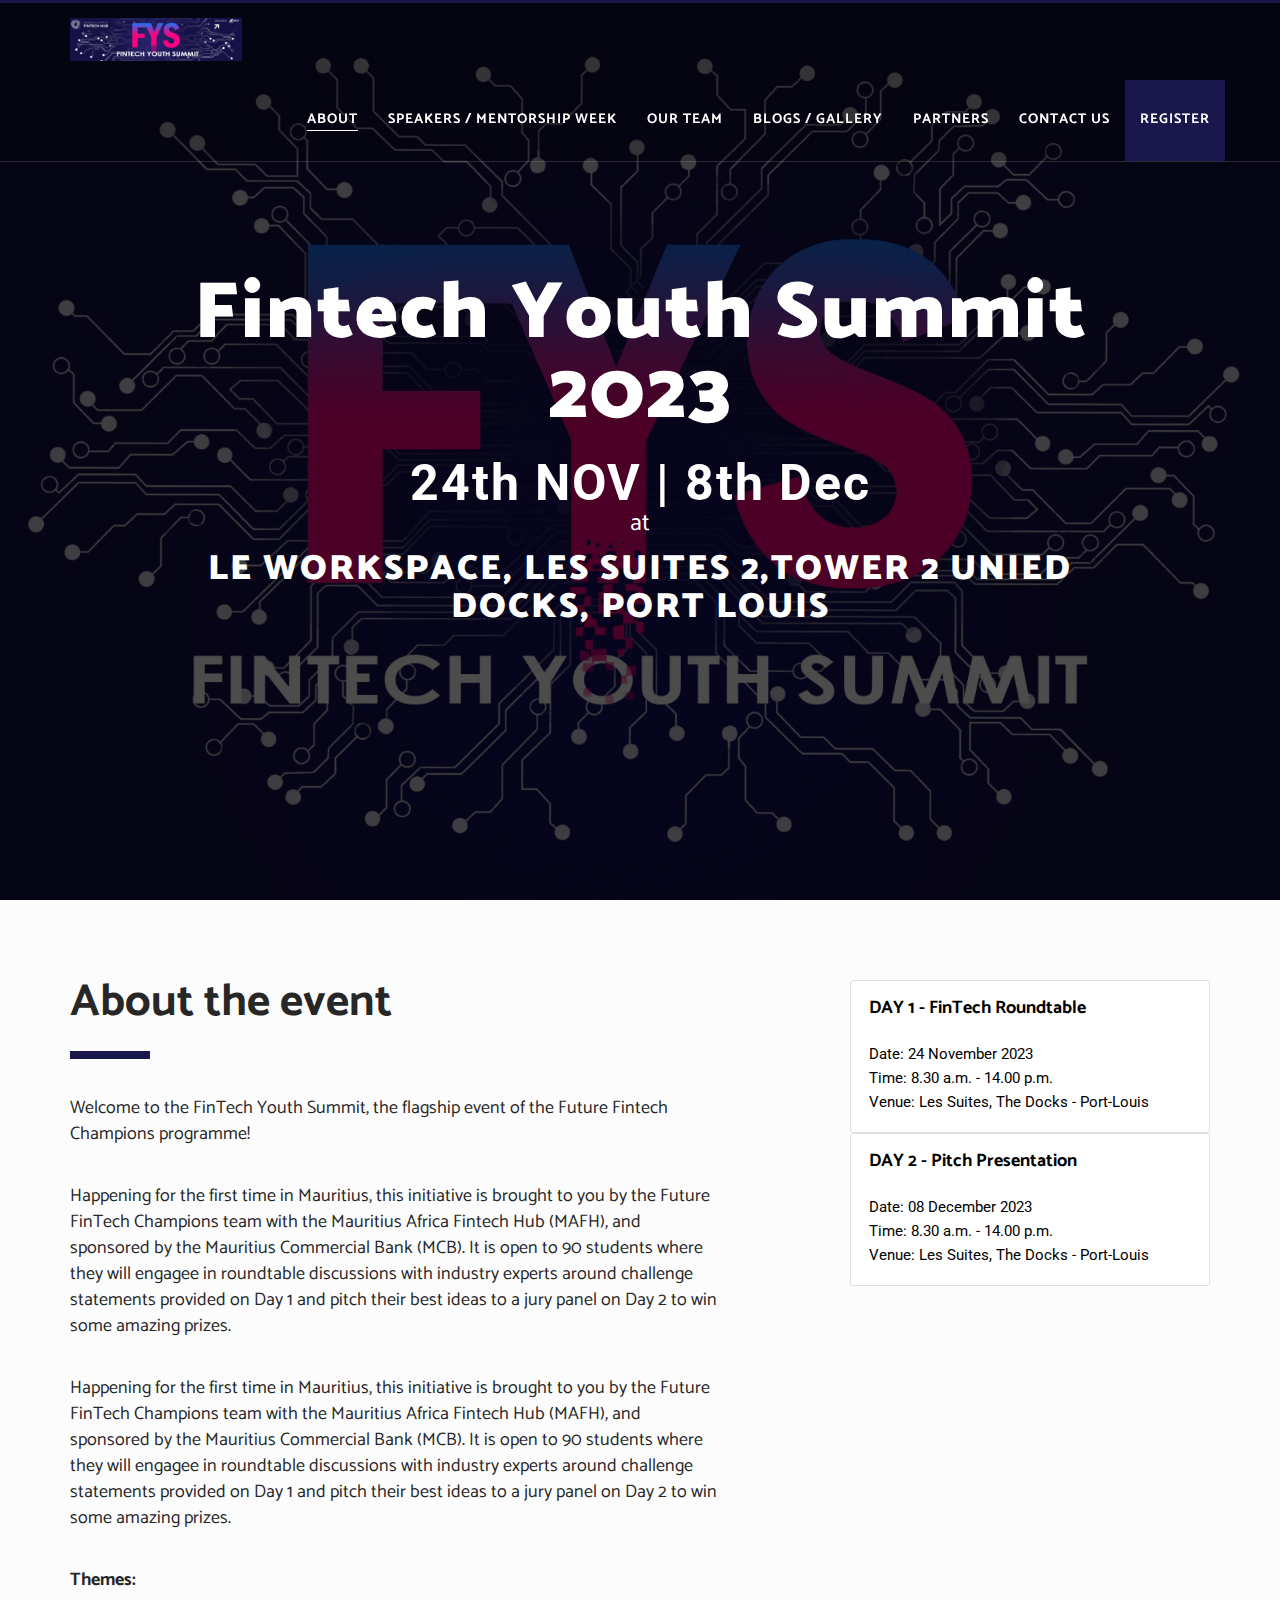
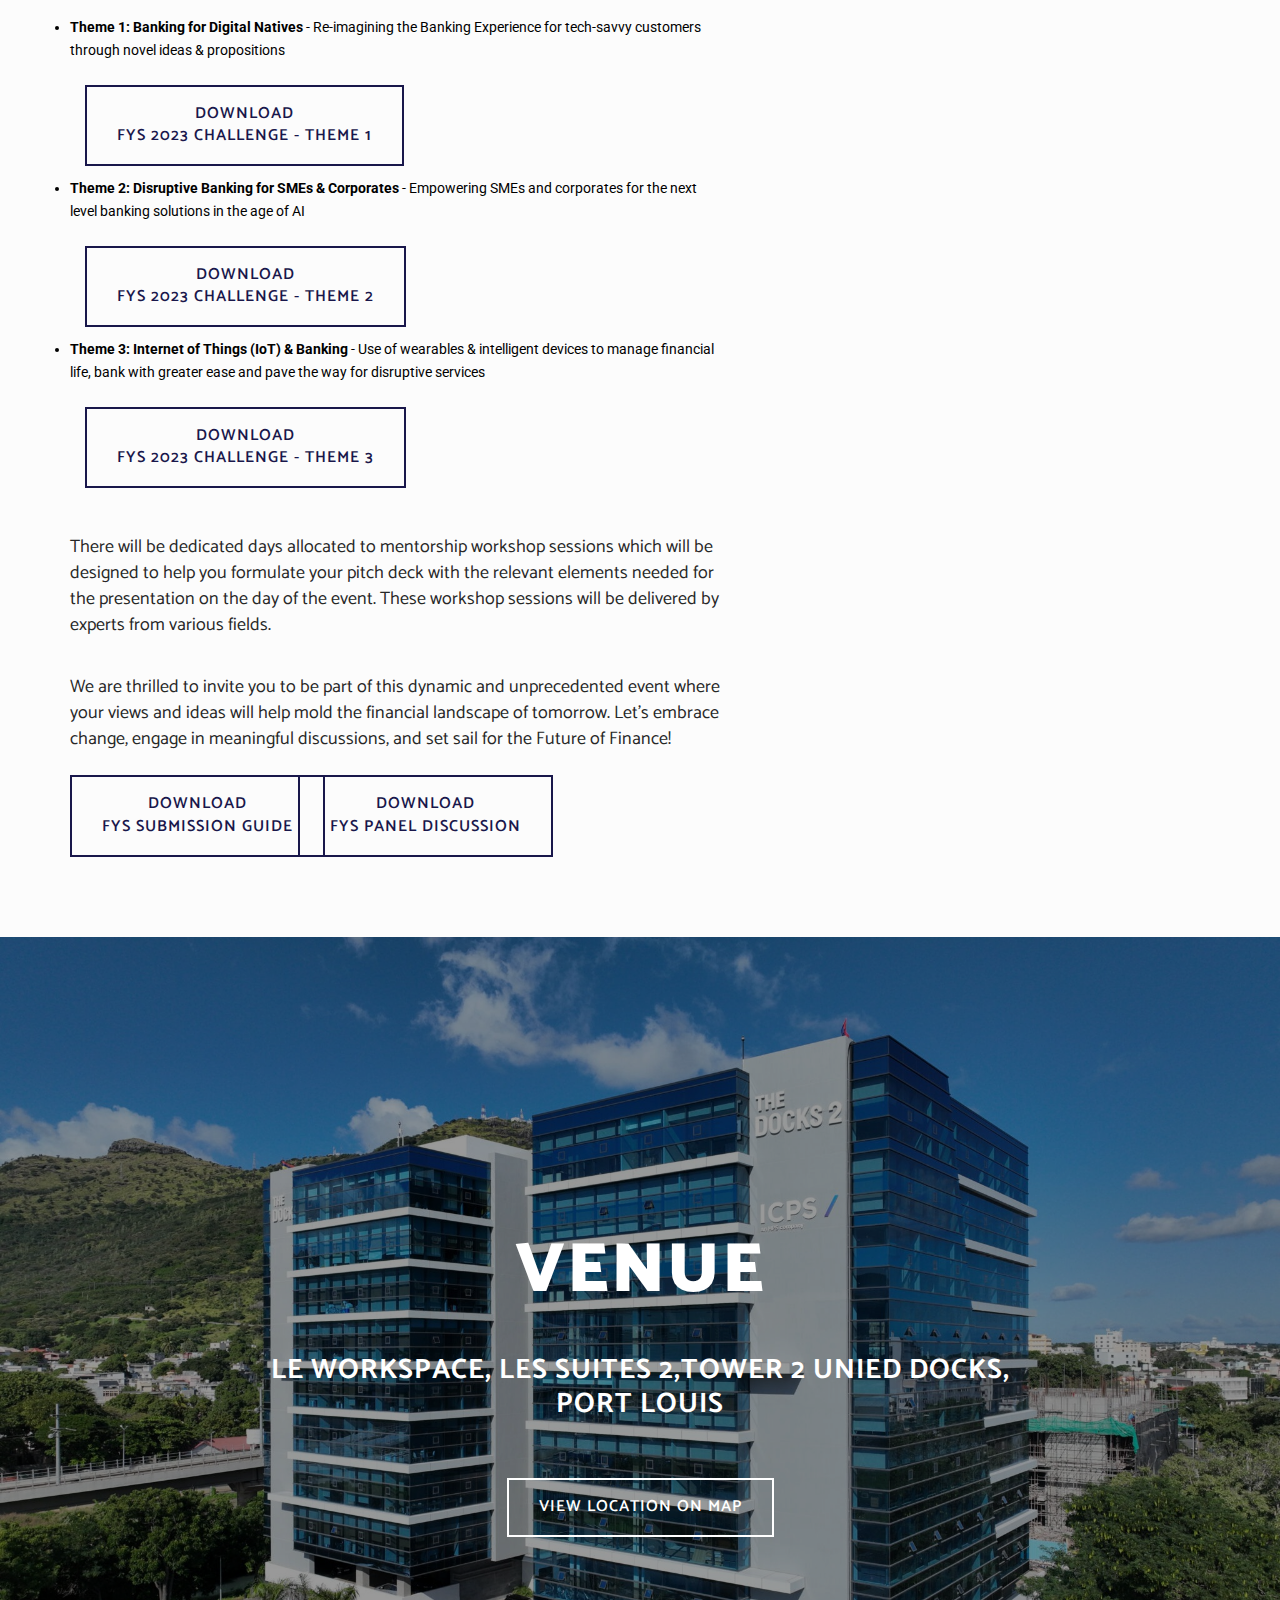
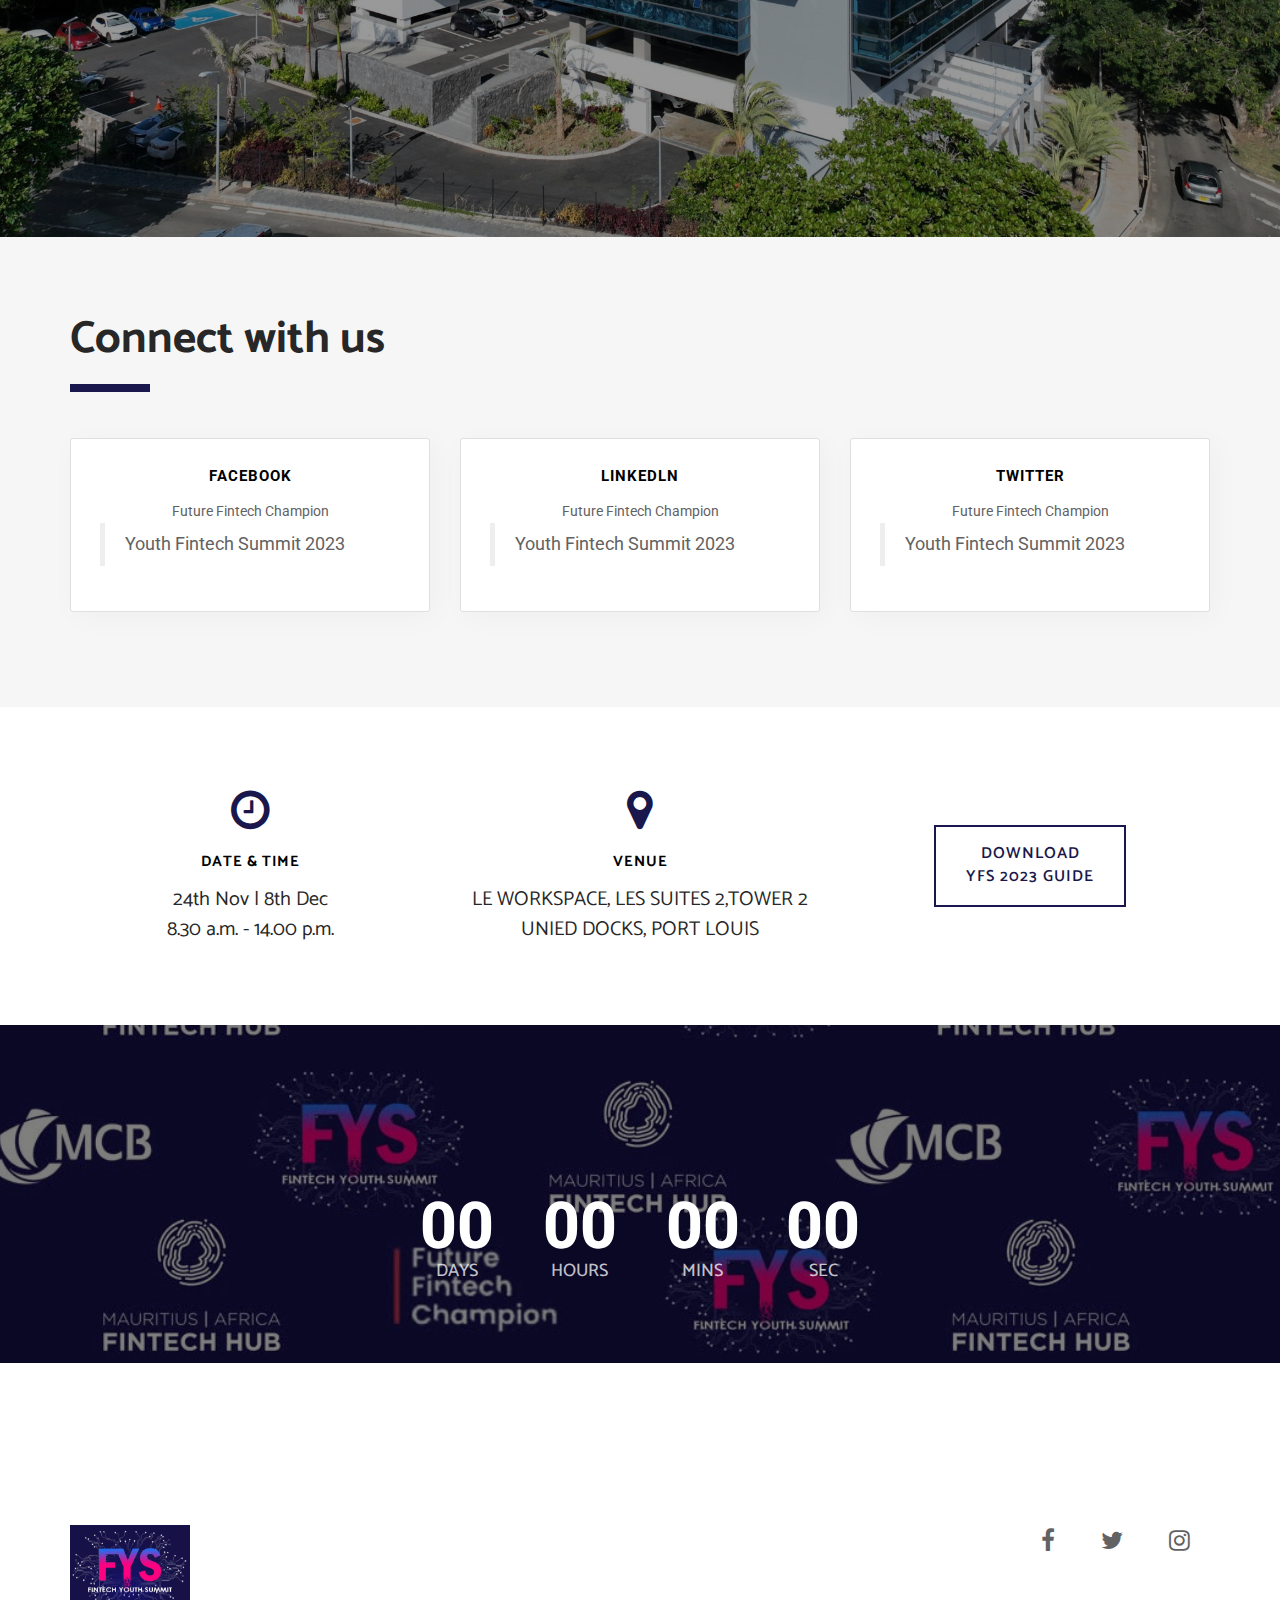
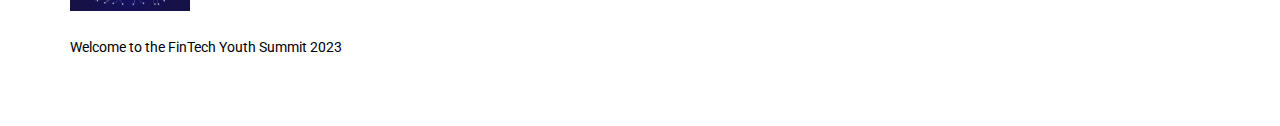
==== commit bdc6c492: "updatesMentorship Week" ====
--- a/index.html
+++ b/index.html
@@ -93,7 +93,7 @@
         <div id="navbar" class="navbar-collapse collapse col-lg-9 pull-right">
           <ul class="nav navbar-nav font-family-alt letter-spacing-1 text-uppercase font-weight-700">
             <li><a href="#page-top" class="page-scroll">About</a></li>
-            <li><a href="./speakers/" class="line-height-unset">Speakers</a></li>
+            <li><a href="./speakers/" class="line-height-unset">Speakers / Mentorship Week</a></li>
             <li><a href="./teams/" class="line-height-unset">Our Team</a></li>
             <li><a href="./alumni/" class="line-height-unset">Blogs / Gallery</a></li>
             <li><a href="./sponsors/" class="line-height-unset">Partners</a></li>
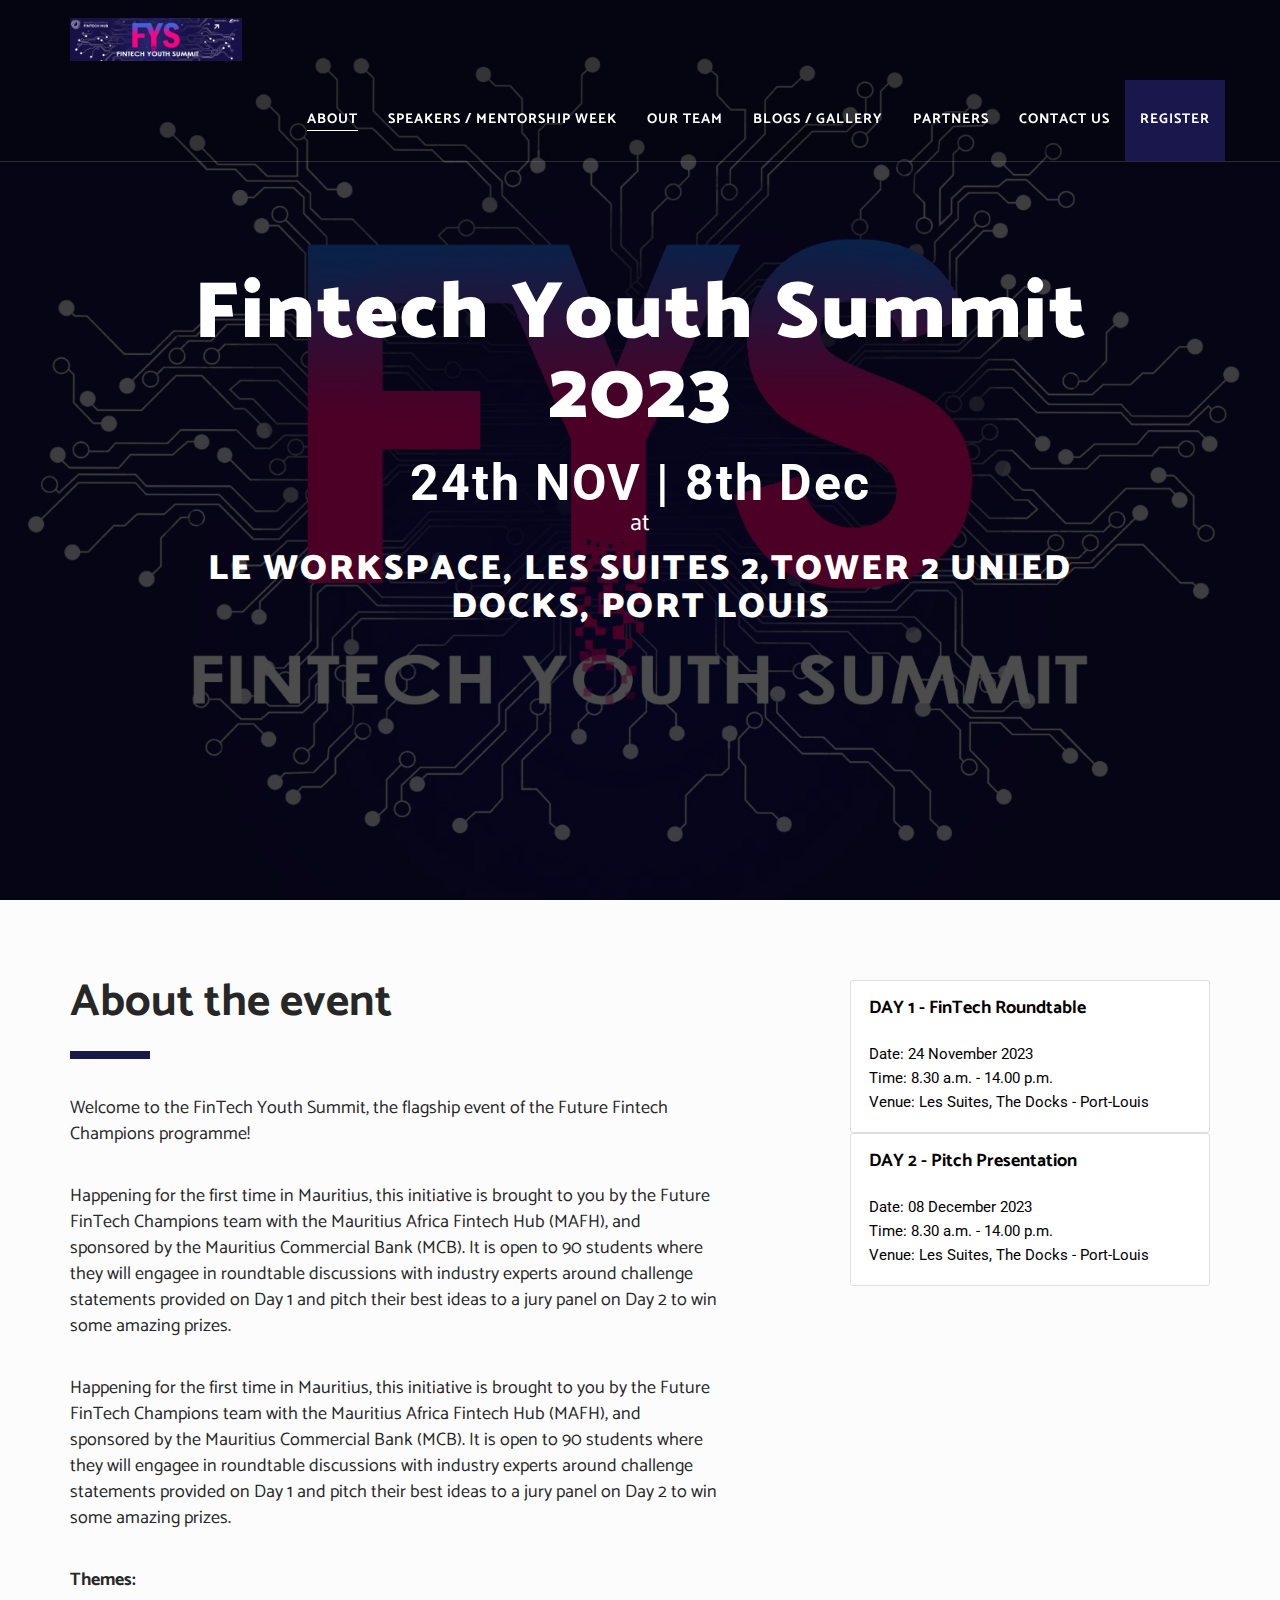
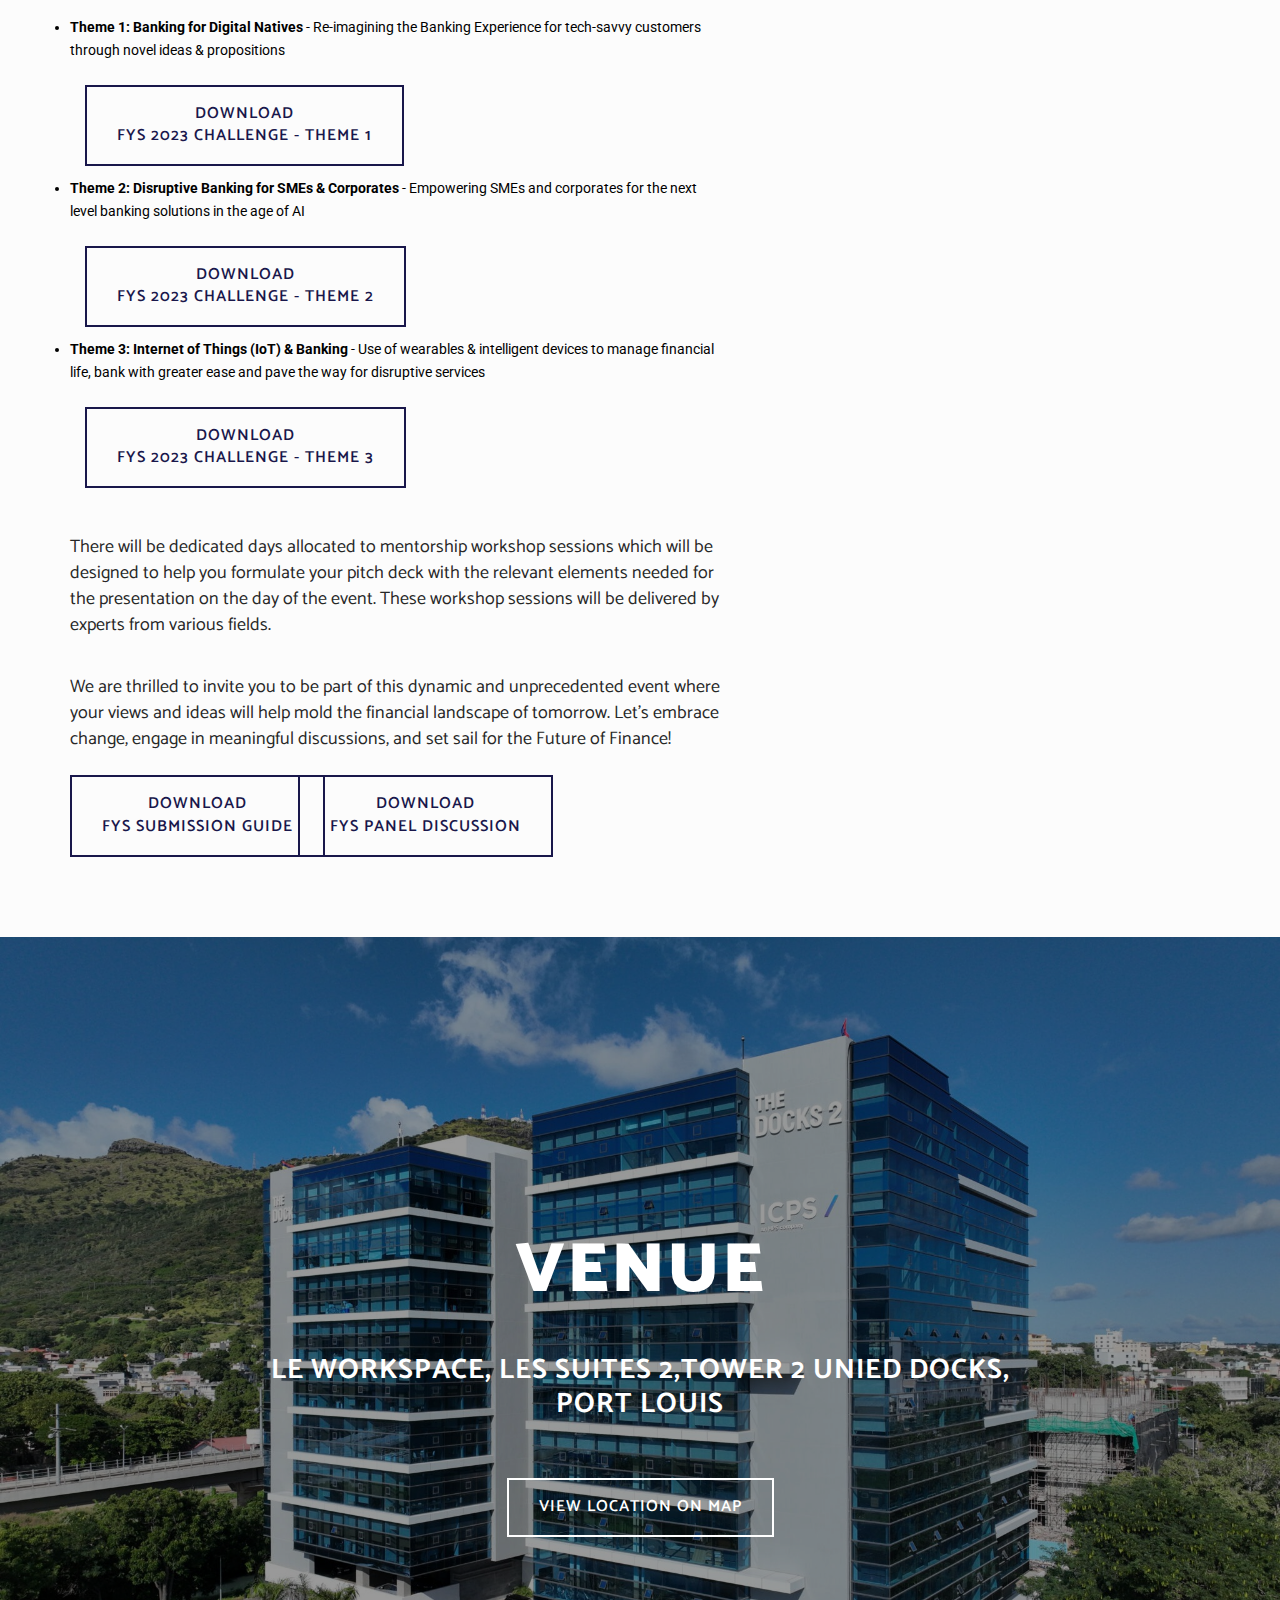
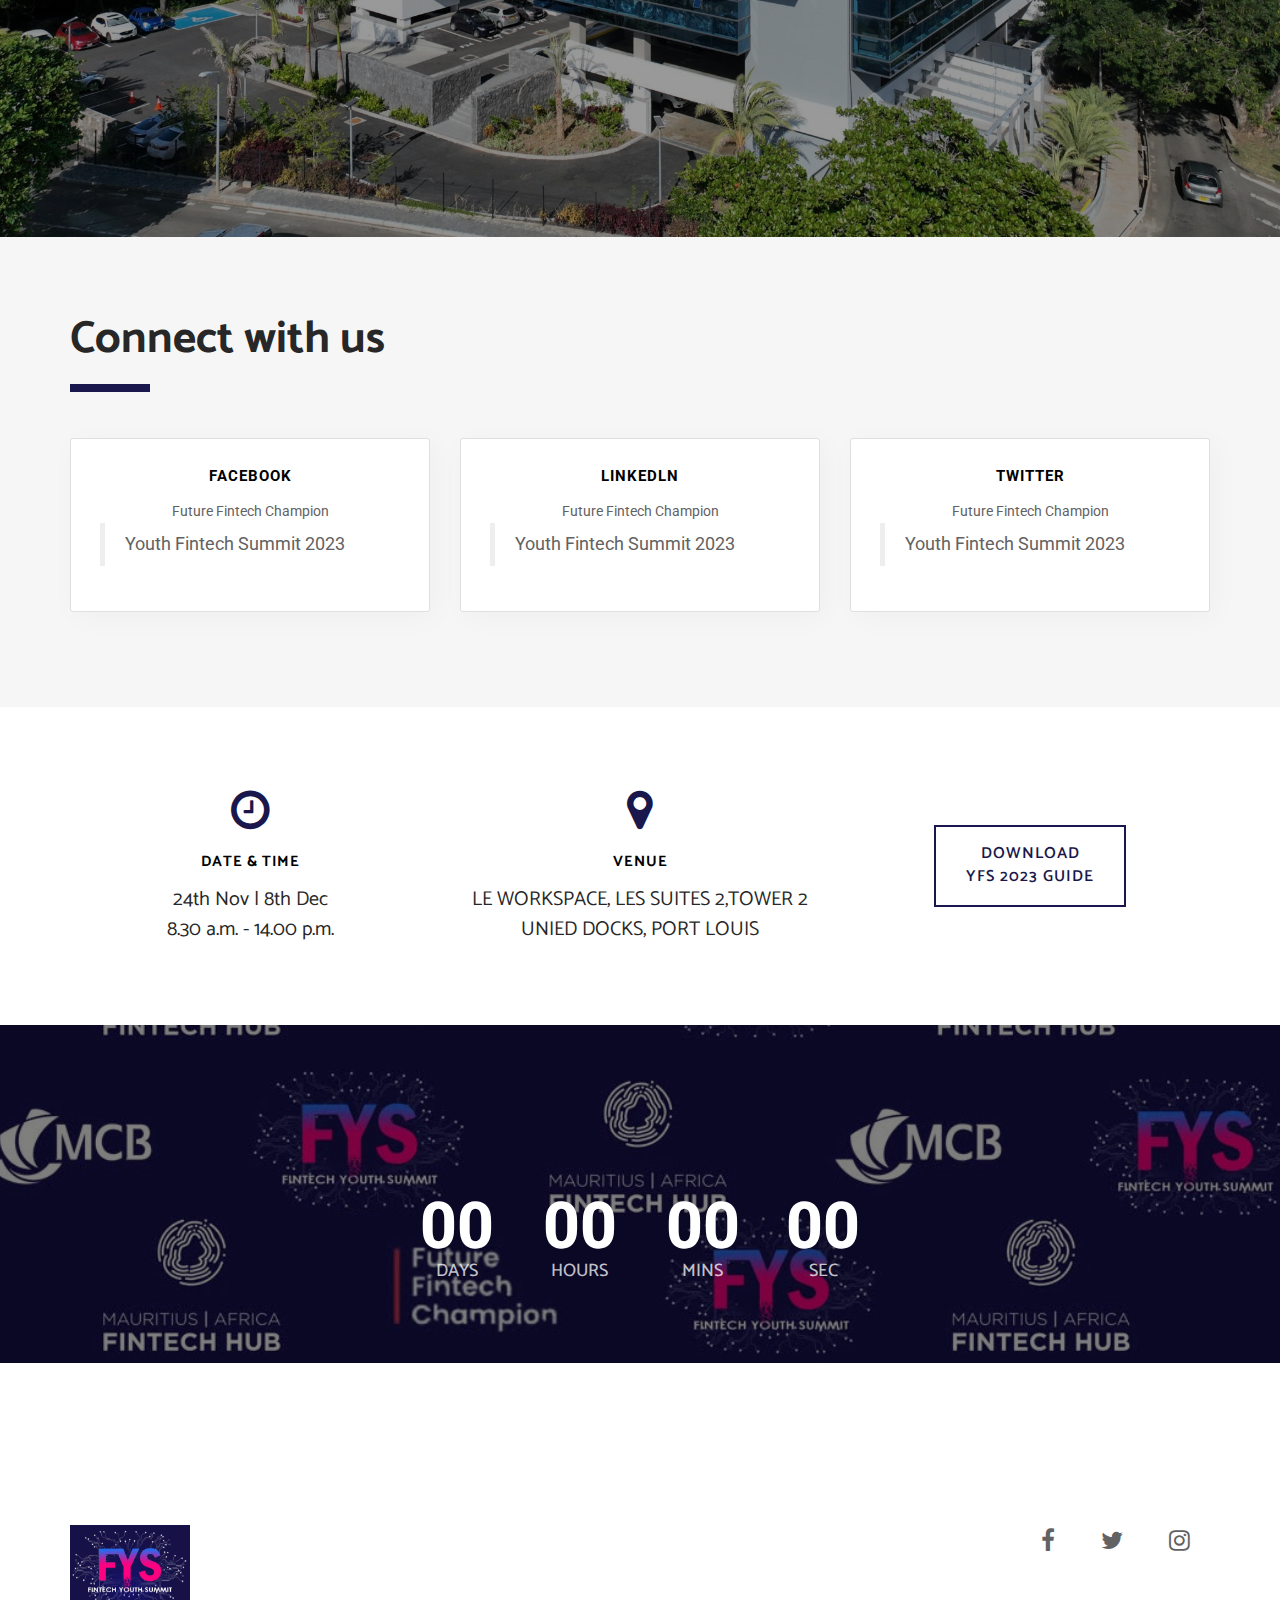
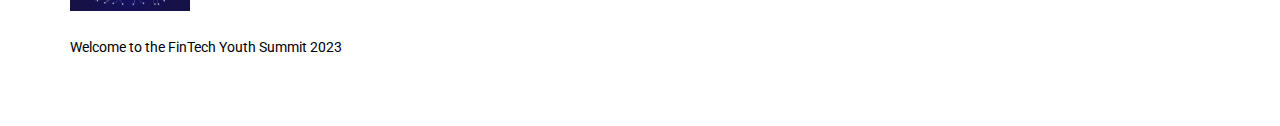
==== commit b9fd2d3a: "updates" ====
--- a/index.html
+++ b/index.html
@@ -83,6 +83,19 @@
             <span class="icon-bar"></span>
           </button>
 
+          <style>
+            /* Add this style to align the logo-navbar-dark at the same level as the nav bar header */
+            .navbar-brand {
+              display: flex;
+              align-items: center;
+            }
+          
+            /* Add this style to adjust the margin between the logo-navbar-dark and the text */
+            .navbar-brand img.logo-navbar-dark {
+              margin-right: 10px; /* Adjust the margin as needed */
+            }
+          </style>
+
           <a class="navbar-brand font-family-alt letter-spacing-1 text-extra-large text-uppercase" href="/">
             <img class="logo-navbar-dark" src="res/images/logos/FYS banner Logo.jpg" alt="Youth Fintech Summit 2023"/>
             <img class="logo-navbar-white" src="res/images/logos/FYS logo.jpg" alt="Youth Fintech Summit 2023"/>
@@ -94,7 +107,7 @@
           <ul class="nav navbar-nav font-family-alt letter-spacing-1 text-uppercase font-weight-700">
             <li><a href="#page-top" class="page-scroll">About</a></li>
             <li><a href="./speakers/" class="line-height-unset">Speakers / Mentorship Week</a></li>
-            <li><a href="./teams/" class="line-height-unset">Our Team</a></li>
+            <li><a href="./teams/index.html" class="line-height-unset">Our Team</a></li>
             <li><a href="./alumni/" class="line-height-unset">Blogs / Gallery</a></li>
             <li><a href="./sponsors/" class="line-height-unset">Partners</a></li>
             <li><a href="./contact/" class="line-height-unset">Contact Us</a></li>
--- a/res/css/style.css
+++ b/res/css/style.css
@@ -42,6 +42,8 @@
 
 .navbar-dark {
   background-color: black;
+  border-bottom: 1px solid rgba(255, 255, 255,.15)
+ 
 }
 
 .navbar-fixed-top .navbar-collapse,
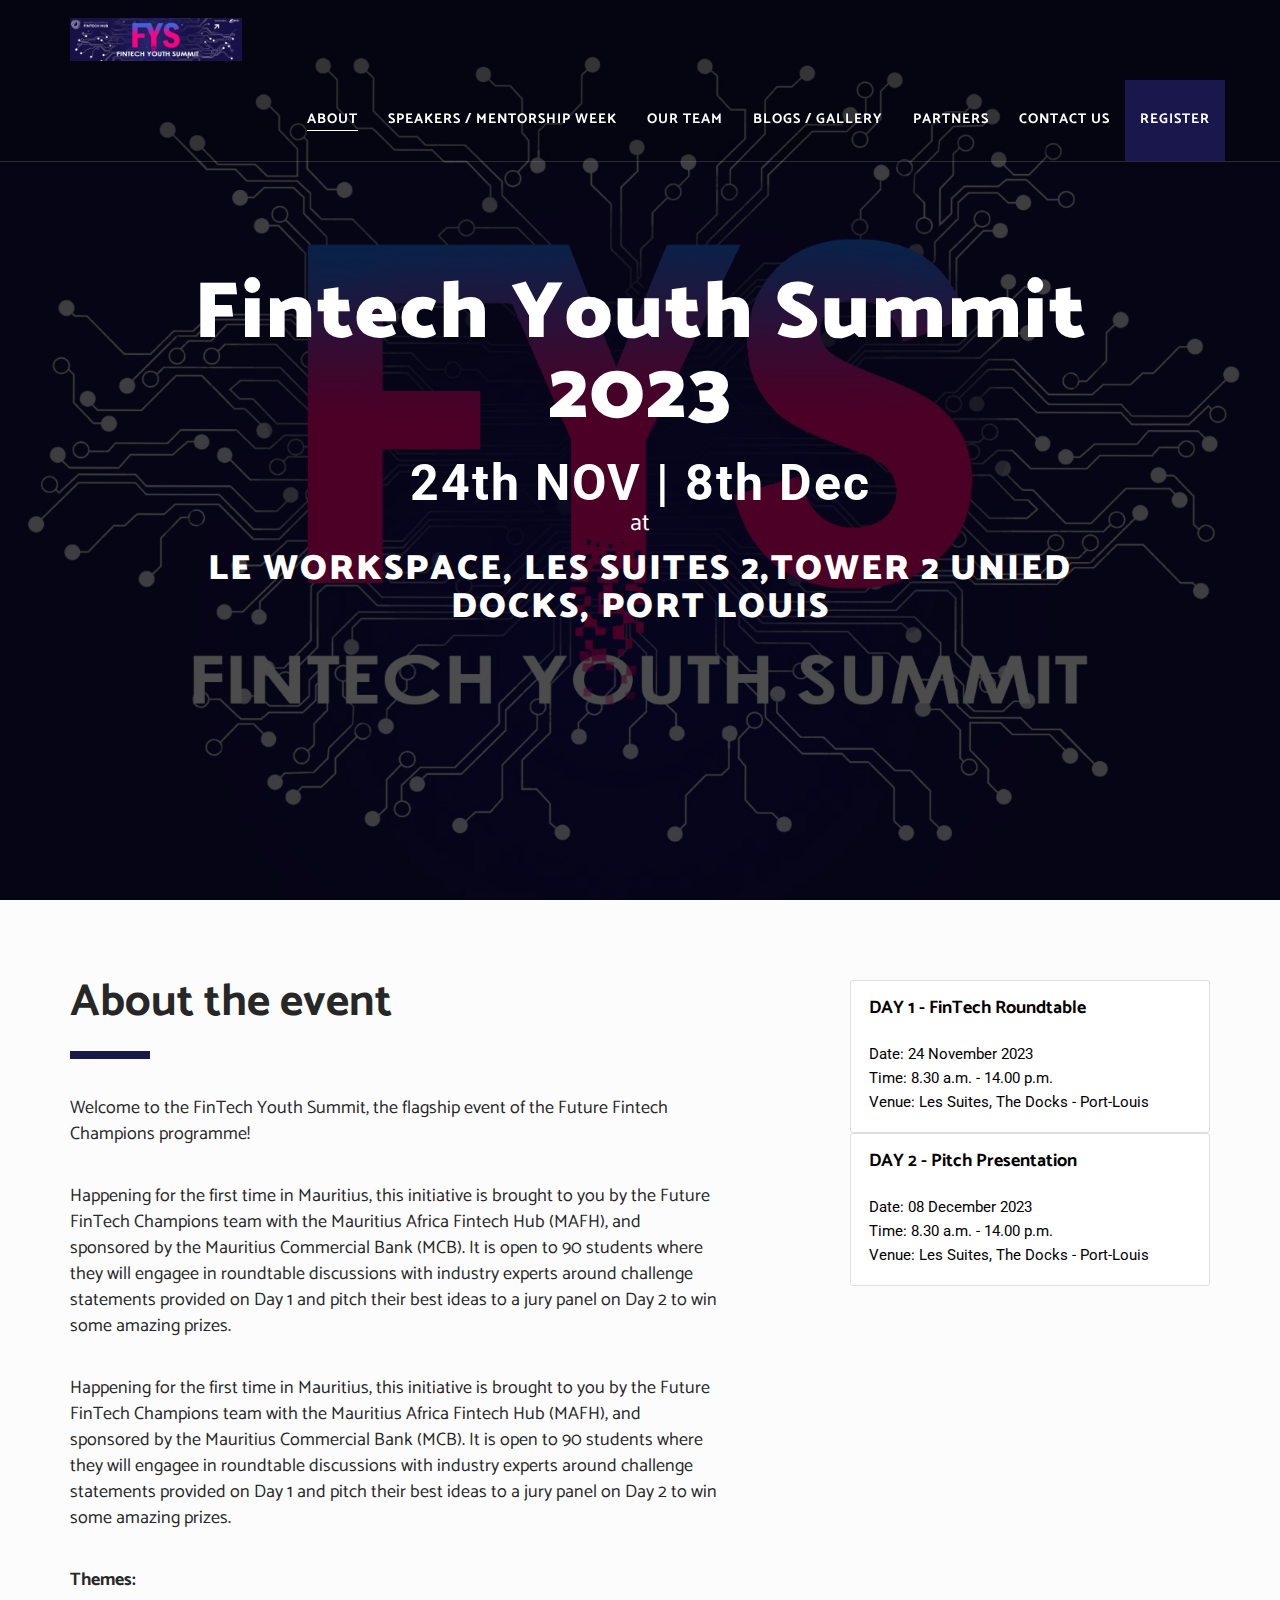
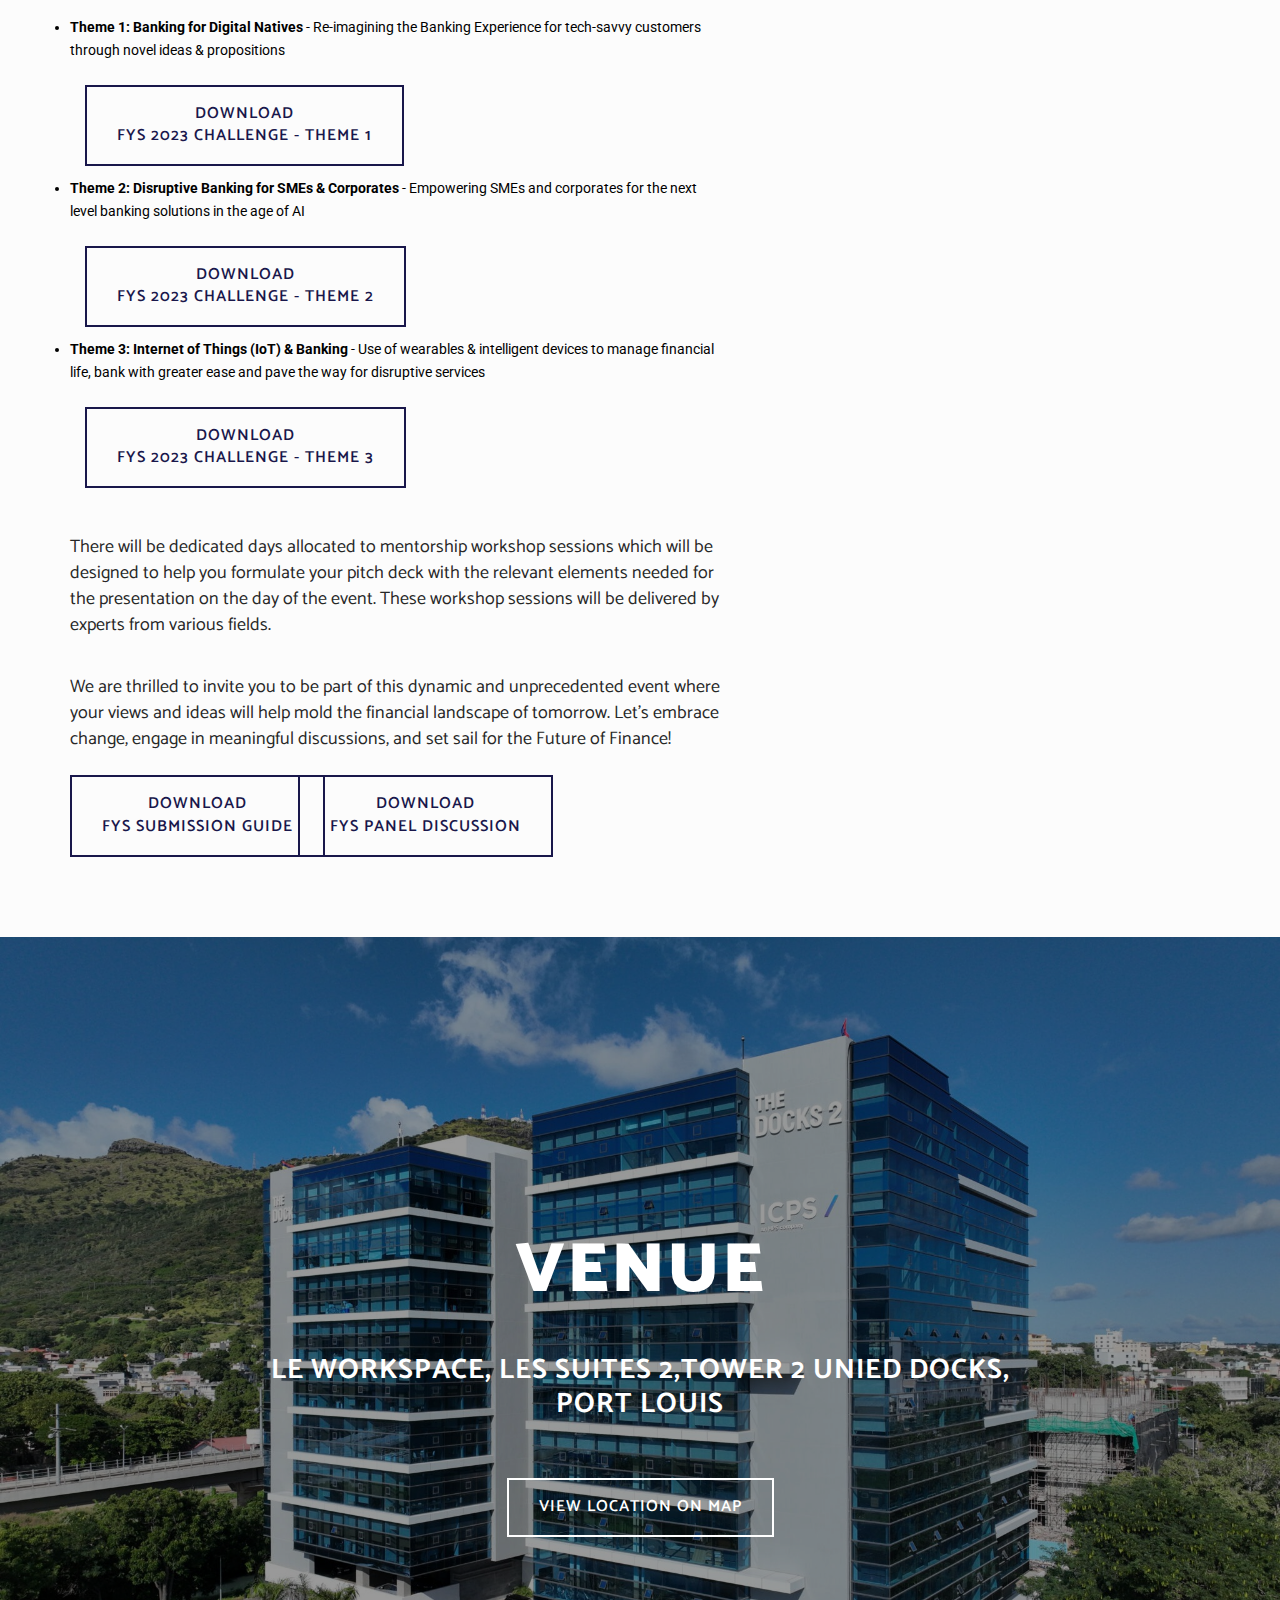
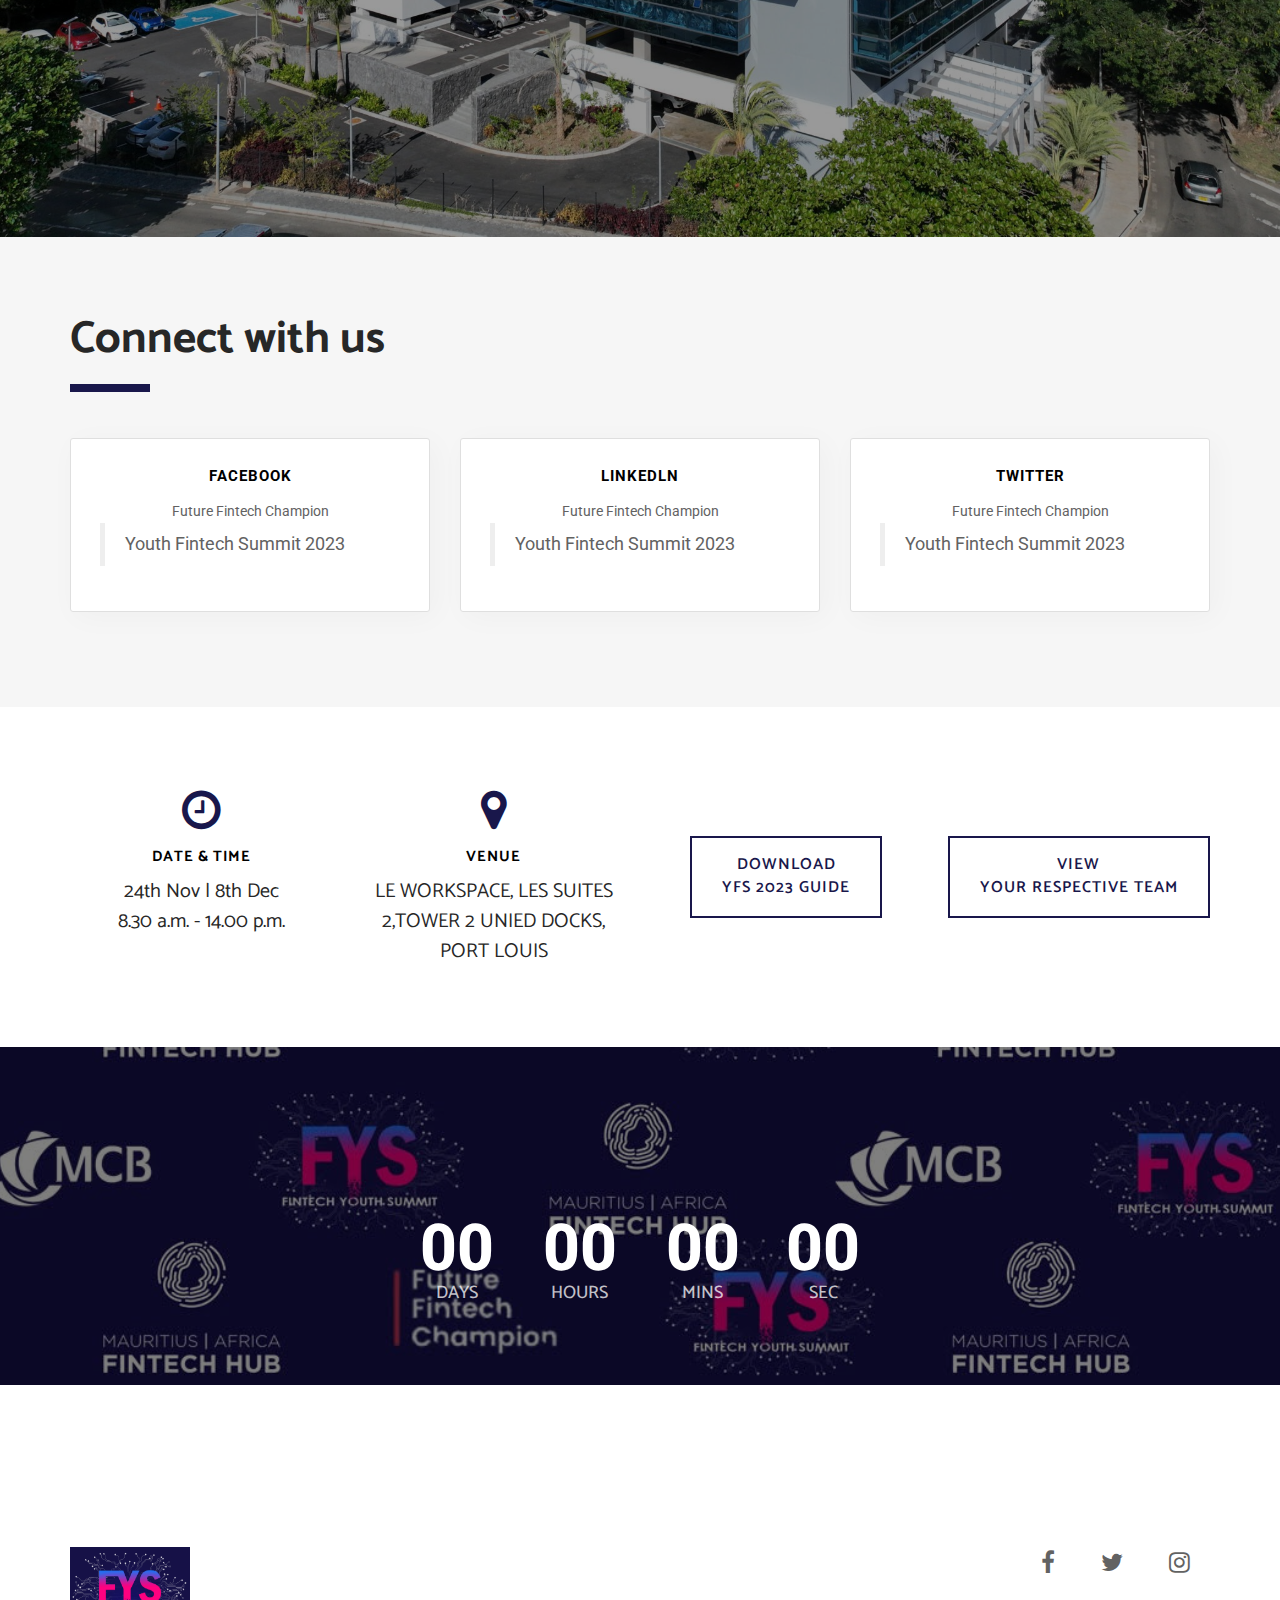
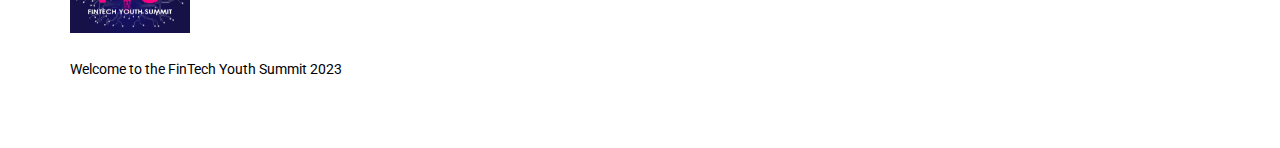
==== commit 64d32b70: "last updates" ====
--- a/index.html
+++ b/index.html
@@ -27,22 +27,22 @@
   <!-- Title, icon, description and keywords -->
   <title>YFS 2023</title>
   <link rel="shortcut icon" href="res/images/FYS logo.jpg">
-  <meta name="description" content="TEDxJMI, x = independently organised TED event. Igniting Minds. This October, at Jamia Millia Islamia.">
-  <meta name="keywords" content="TEDx, JMI, Jamia Millia Islamia, New Delhi, event, talks">
+  <meta name="description" content="Fintech Youth Summit 2023">
+  <meta name="keywords" content=" Le Workspace, Les Suites 2,Tower 2 Unied Docks, Port Louis, event, talks">
 
   <!-- Social media tags -->
   <!-- Open Graph -->
-  <meta property="og:title" content="TEDxJMI">
-  <meta property="og:description" content="Igniting Minds. This October, at Jamia Millia Islamia.">
-  <meta property="og:image" content="https://tedxjmi.com/res/images/logos/light-social.jpg">
-  <meta property="og:url" content="https://tedxjmi.com">
+  <meta property="og:title" content="Fintech Youth Summit 2023">
+  <meta property="og:description" content="Fintech Youth Summit 2023">
+  <meta property="og:image" content="">
+  <meta property="og:url" content="">
   <!-- Twitter -->
   <meta name="twitter:card" content="summary_large_image">
-  <meta name="twitter:site" content="@TEDx_JMI">
+  <meta name="twitter:site" content="@YFS">
   <!-- Google+ -->
-  <meta itemprop="name" content="TEDxJMI">
-  <meta itemprop="description" content="Igniting Minds. This October, at Jamia Millia Islamia.">
-  <meta itemprop="image" content="https://tedxjmi.com/res/images/logos/light-social.jpg">
+  <meta itemprop="name" content="Fintech Youth Summit 2023">
+  <meta itemprop="description" content="Le Workspace, Les Suites 2,Tower 2 Unied Docks, Port Louis, event, talks">
+  <meta itemprop="image" content="">
 
   <!-- Browser themes -->
   <meta name="theme-color" content="#000">
@@ -565,6 +565,12 @@
             <span>Download<br>YFS 2023 guide</span>
           </a>
         </div>
+
+        <div id="banner-registration" class="col-sm-4 xs-margin-8 xs-no-margin-bottom xs-no-margin-rl text-center">
+          <a href="./res/images/tessst.html" class="btn btn-outline-base-color sm-btn-medium btn-large no-margin-rl">
+            <span>View<br>your respective team</span>
+          </a>
+        </div>
         <!-- //.col-sm-4 -->
       </div>
       <!-- //.row -->
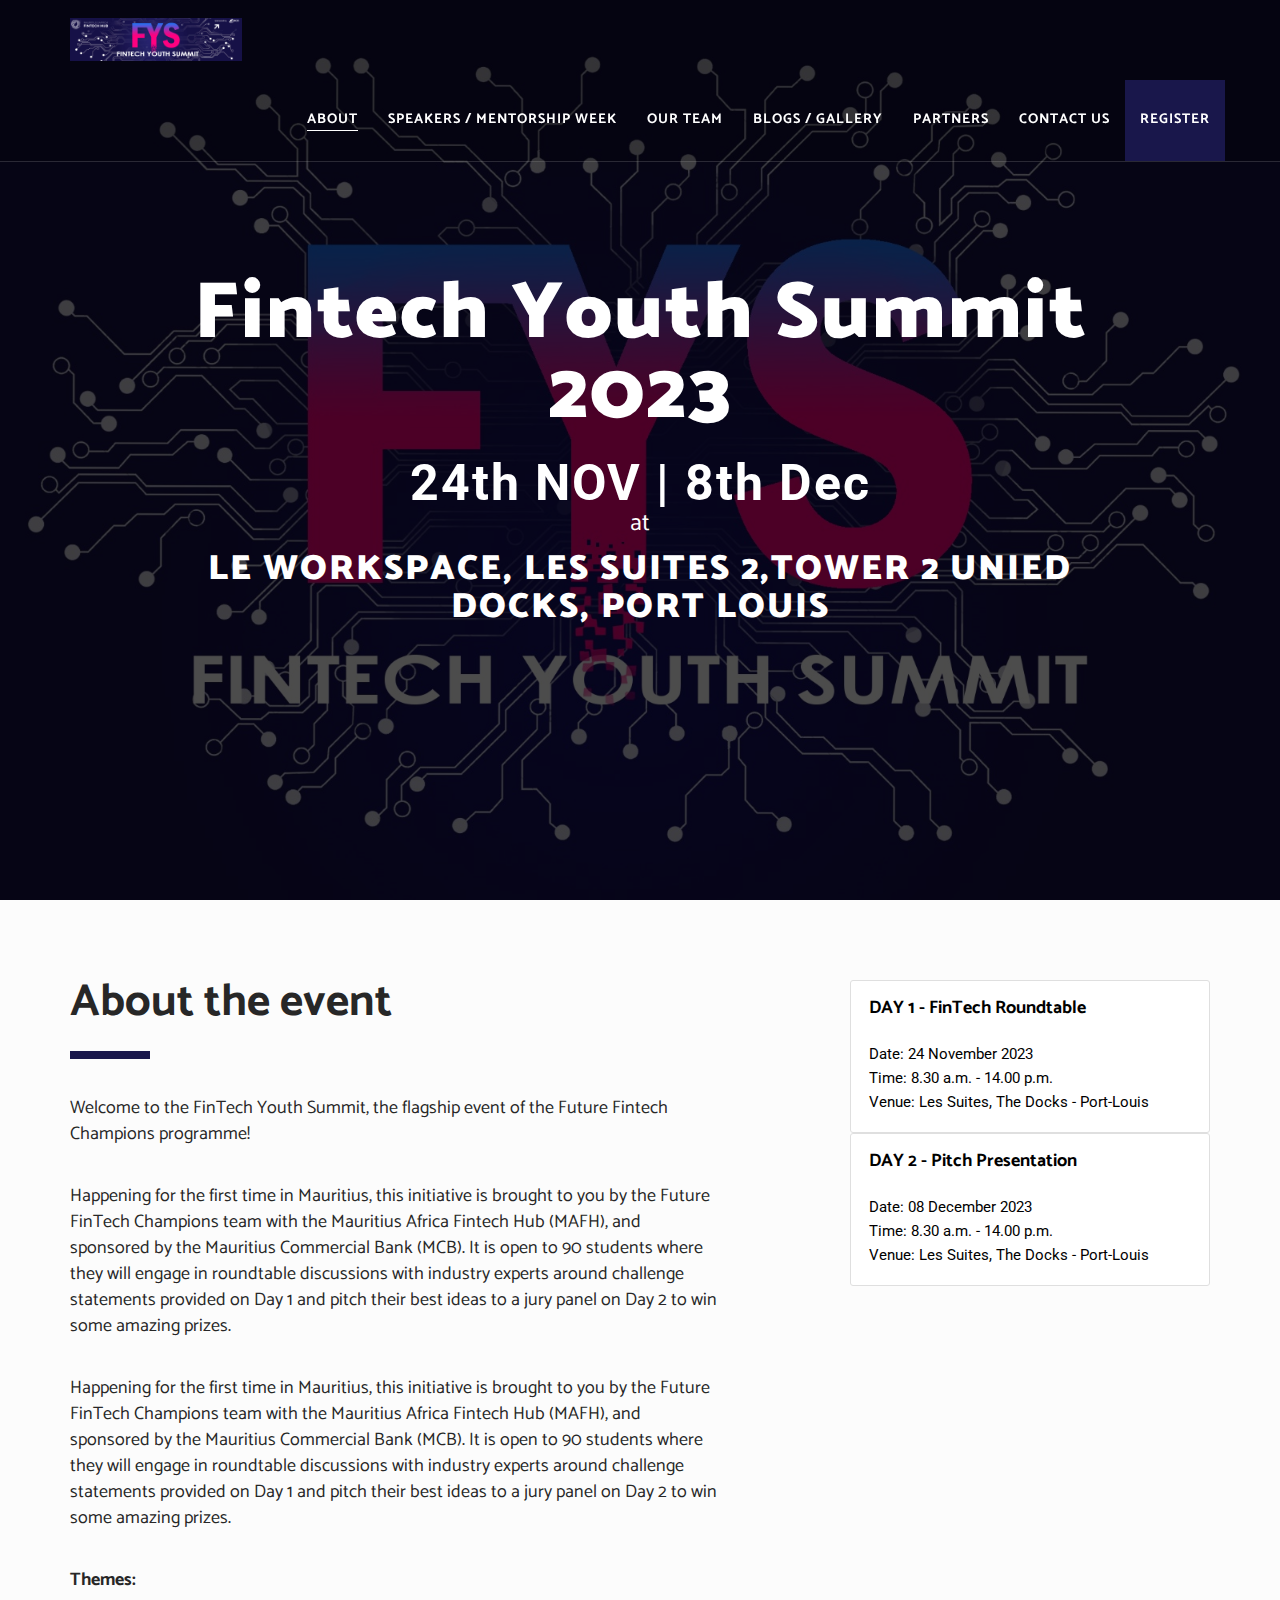
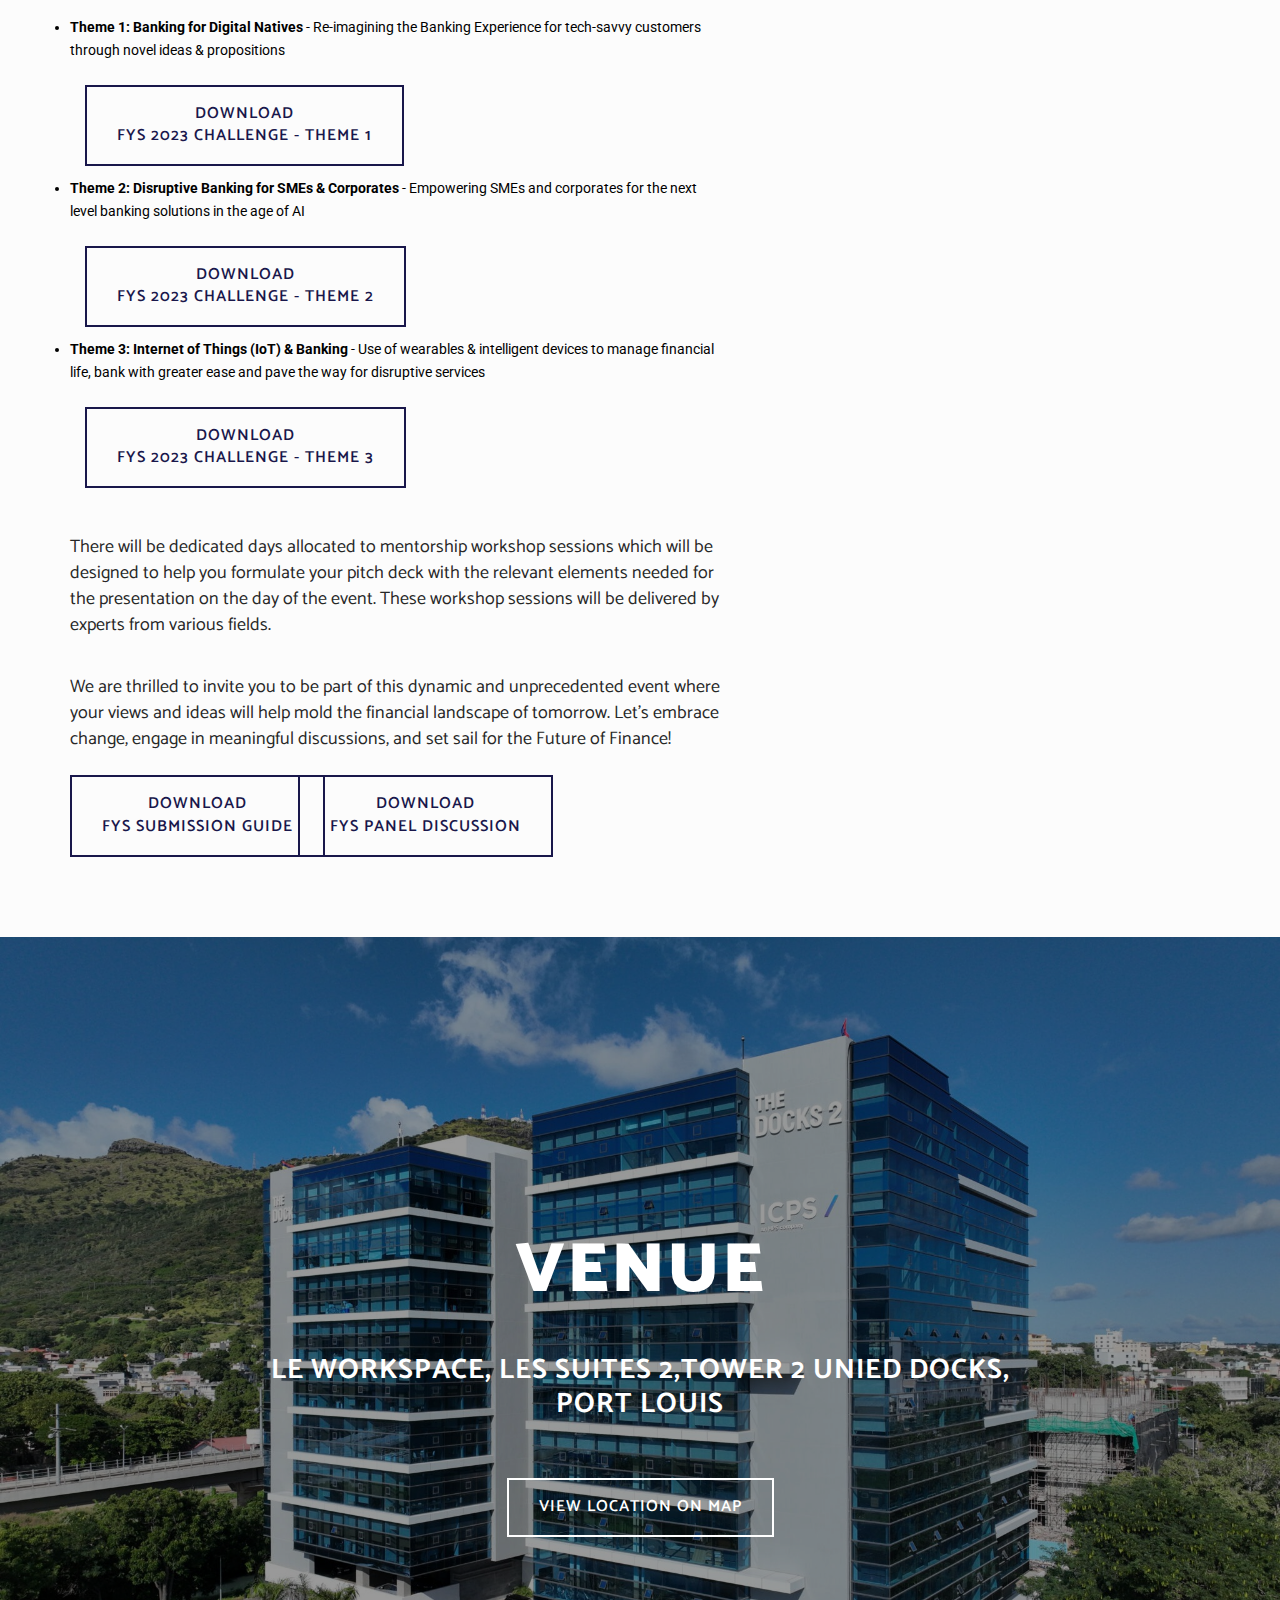
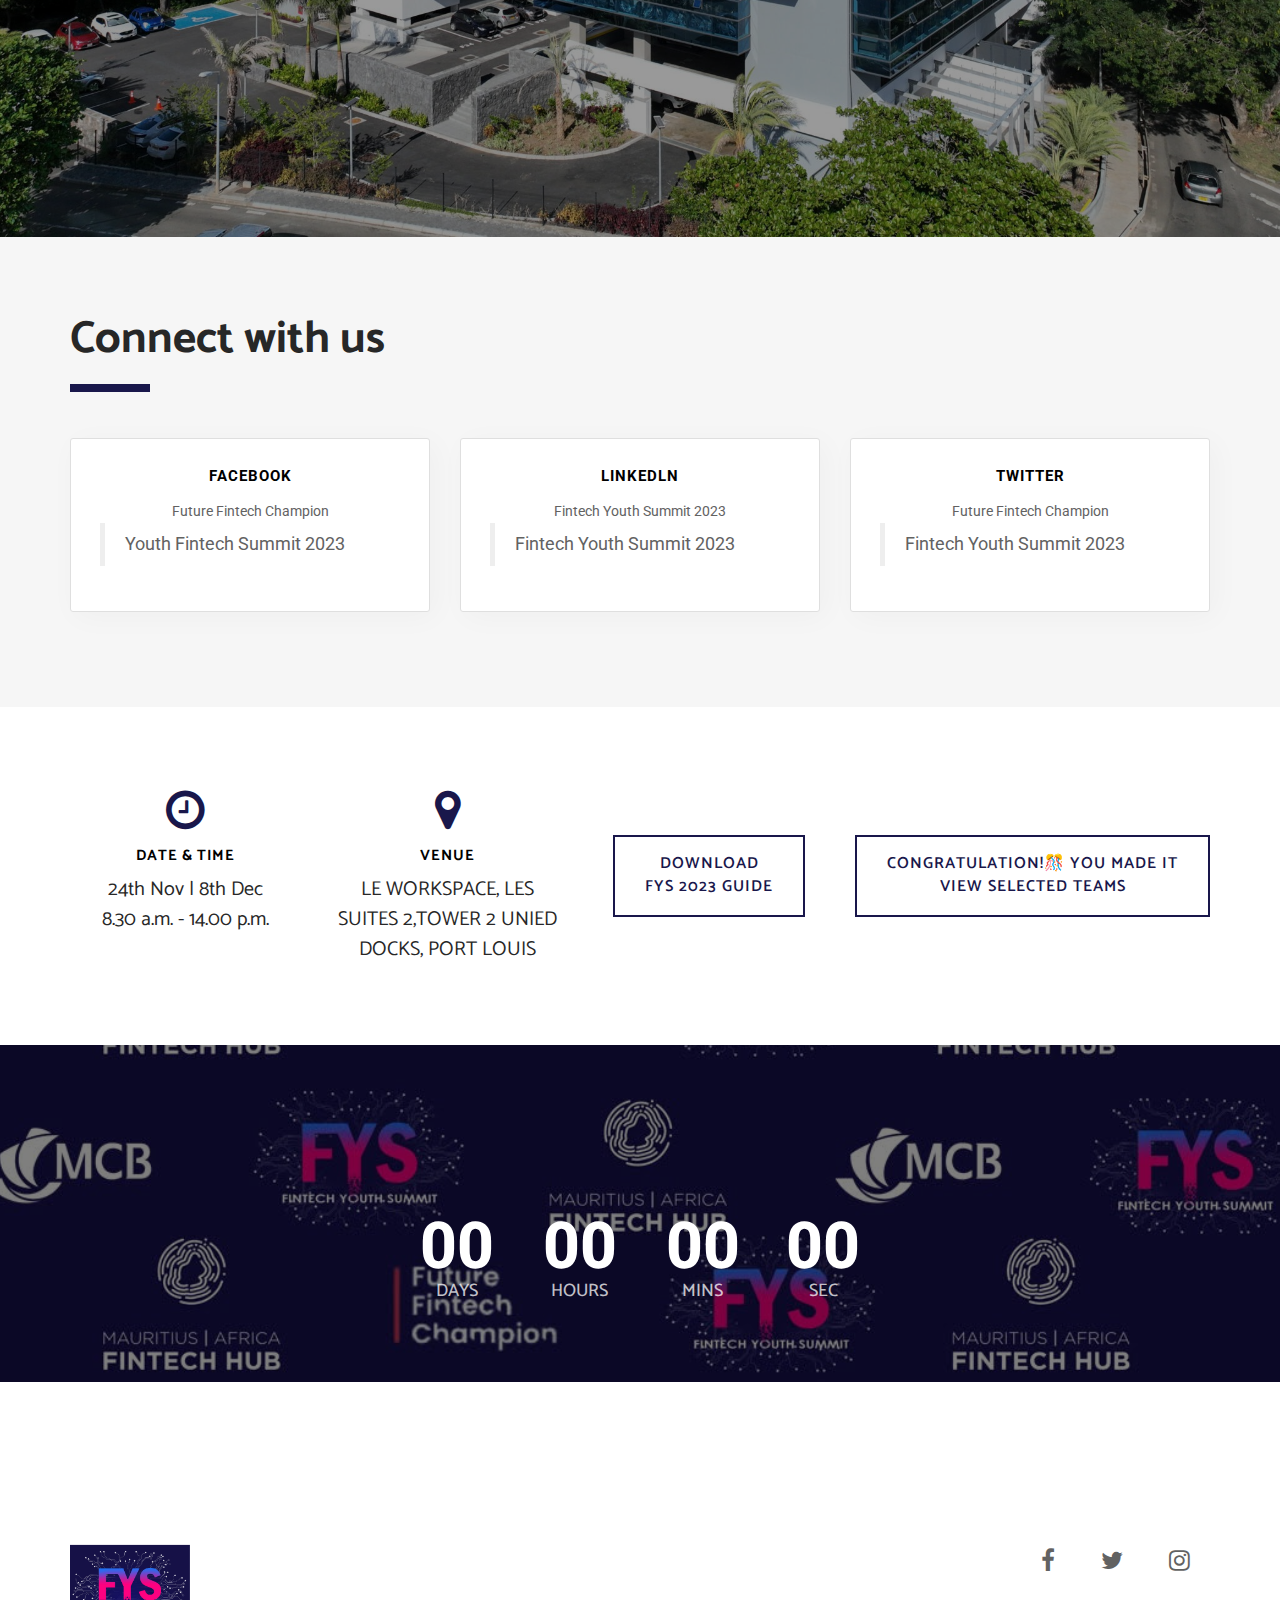
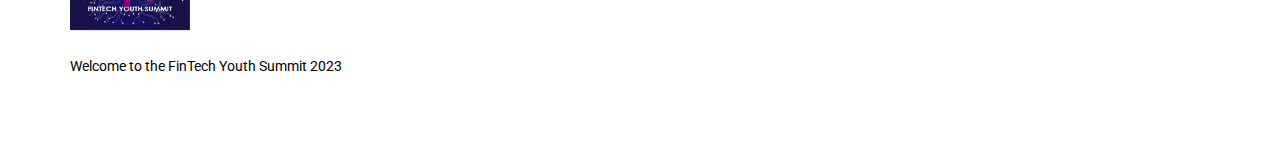
==== commit ba1a968b: "latest updates" ====
--- a/index.html
+++ b/index.html
@@ -25,7 +25,7 @@
   <meta http-equiv="X-UA-Compatible" content="IE=edge">
 
   <!-- Title, icon, description and keywords -->
-  <title>YFS 2023</title>
+  <title>FYS 2023</title>
   <link rel="shortcut icon" href="res/images/FYS logo.jpg">
   <meta name="description" content="Fintech Youth Summit 2023">
   <meta name="keywords" content=" Le Workspace, Les Suites 2,Tower 2 Unied Docks, Port Louis, event, talks">
@@ -38,7 +38,7 @@
   <meta property="og:url" content="">
   <!-- Twitter -->
   <meta name="twitter:card" content="summary_large_image">
-  <meta name="twitter:site" content="@YFS">
+  <meta name="twitter:site" content="@FYS">
   <!-- Google+ -->
   <meta itemprop="name" content="Fintech Youth Summit 2023">
   <meta itemprop="description" content="Le Workspace, Les Suites 2,Tower 2 Unied Docks, Port Louis, event, talks">
@@ -97,8 +97,8 @@
           </style>
 
           <a class="navbar-brand font-family-alt letter-spacing-1 text-extra-large text-uppercase" href="/">
-            <img class="logo-navbar-dark" src="res/images/logos/FYS banner Logo.jpg" alt="Youth Fintech Summit 2023"/>
-            <img class="logo-navbar-white" src="res/images/logos/FYS logo.jpg" alt="Youth Fintech Summit 2023"/>
+            <img class="logo-navbar-dark" src="res/images/logos/FYS banner Logo.jpg" alt="Fintech Youth Summit 2023"/>
+            <img class="logo-navbar-white" src="res/images/logos/FYS logo.jpg" alt="Fintech Youth Summit 2023"/>
           </a>
         </div>
         <!-- //.navbar-header -->
@@ -107,7 +107,7 @@
           <ul class="nav navbar-nav font-family-alt letter-spacing-1 text-uppercase font-weight-700">
             <li><a href="#page-top" class="page-scroll">About</a></li>
             <li><a href="./speakers/" class="line-height-unset">Speakers / Mentorship Week</a></li>
-            <li><a href="./teams/index.html" class="line-height-unset">Our Team</a></li>
+            <li><a href="./teams/" class="line-height-unset">Our Team</a></li>
             <li><a href="./alumni/" class="line-height-unset">Blogs / Gallery</a></li>
             <li><a href="./sponsors/" class="line-height-unset">Partners</a></li>
             <li><a href="./contact/" class="line-height-unset">Contact Us</a></li>
@@ -264,10 +264,10 @@
                 Welcome to the FinTech Youth Summit, the flagship event of the Future Fintech Champions programme!
               </p>
               <p class="font-family-alt margin-5-5 no-margin-bottom no-margin-rl sm-text-large text-extra-large text-gray-dark-2">
-                Happening for the first time in Mauritius, this initiative is brought to you by the Future FinTech Champions team with the Mauritius Africa Fintech Hub (MAFH), and sponsored by the Mauritius Commercial Bank (MCB). It is open to 90 students where they will engagee in roundtable discussions with industry experts around challenge statements provided on Day 1 and pitch their best ideas to a jury panel on Day 2 to win some amazing prizes.
+                Happening for the first time in Mauritius, this initiative is brought to you by the Future FinTech Champions team with the Mauritius Africa Fintech Hub (MAFH), and sponsored by the Mauritius Commercial Bank (MCB). It is open to 90 students where they will engage in roundtable discussions with industry experts around challenge statements provided on Day 1 and pitch their best ideas to a jury panel on Day 2 to win some amazing prizes.
               </p>
               <p class="font-family-alt margin-5-5 no-margin-bottom no-margin-rl sm-text-large text-extra-large text-gray-dark-2">
-                Happening for the first time in Mauritius, this initiative is brought to you by the Future FinTech Champions team with the Mauritius Africa Fintech Hub (MAFH), and sponsored by the Mauritius Commercial Bank (MCB). It is open to 90 students where they will engagee in roundtable discussions with industry experts around challenge statements provided on Day 1 and pitch their best ideas to a jury panel on Day 2 to win some amazing prizes.
+                Happening for the first time in Mauritius, this initiative is brought to you by the Future FinTech Champions team with the Mauritius Africa Fintech Hub (MAFH), and sponsored by the Mauritius Commercial Bank (MCB). It is open to 90 students where they will engage in roundtable discussions with industry experts around challenge statements provided on Day 1 and pitch their best ideas to a jury panel on Day 2 to win some amazing prizes.
               </p>
              
               <p class="font-family-alt margin-5-5 no-margin-bottom no-margin-rl sm-text-large text-extra-large text-gray-dark-2">
@@ -476,13 +476,13 @@
 
                 <!-- Twitter timeline -->
                 <a class="twitter-timeline" data-height="493" data-chrome="noheader, nofooter"
-                  data-dnt="true" href="https://www.linkedin.com/showcase/future-fintech-champions-mauritius/"><center>Future Fintech Champion</center></a>
+                  data-dnt="true" href="https://www.linkedin.com/showcase/future-fintech-champions-mauritius/"><center>Fintech Youth Summit 2023</center></a>
                 <script async src="https://platform.twitter.com/widgets.js" charset="utf-8"></script>
                 <div class="fb-page" data-href="https://www.facebook.com/mauritiusfintec/photos/a.249776339052120/683126775717072/?type=3" data-tabs="timeline"
                     data-small-header="true" data-adapt-container-width="true" data-hide-cover="true"
                     data-show-facepile="false">
                   <blockquote cite="https://www.facebook.com/mauritiusfintec/photos/a.249776339052120/683126775717072/?type=3" class="fb-xfbml-parse-ignore">
-                    <a href="https://www.facebook.com/mauritiusfintec/photos/a.249776339052120/683126775717072/?type=3/">Youth Fintech Summit 2023</a>
+                    <a href="https://www.facebook.com/mauritiusfintec/photos/a.249776339052120/683126775717072/?type=3/">Fintech Youth Summit 2023</a>
                   </blockquote>
                 </div>
                 <!-- //Twitter timeline -->
@@ -512,7 +512,7 @@
                     data-small-header="true" data-adapt-container-width="true" data-hide-cover="true"
                     data-show-facepile="false">
                   <blockquote cite="https://twitter.com/MauritiusFinTec" class="fb-xfbml-parse-ignore">
-                    <a href="https://twitter.com/MauritiusFinTec">Youth Fintech Summit 2023</a>
+                    <a href="https://twitter.com/MauritiusFinTec">Fintech Youth Summit 2023</a>
                   </blockquote>
                 </div>
                 <!-- //Instagram posts -->
@@ -562,13 +562,13 @@
 
         <div id="banner-registration" class="col-sm-4 xs-margin-8 xs-no-margin-bottom xs-no-margin-rl text-center">
           <a href="../res/images/Fintech Youth Summit Challenge Handbook 2023.pdf" class="btn btn-outline-base-color sm-btn-medium btn-large no-margin-rl">
-            <span>Download<br>YFS 2023 guide</span>
+            <span>Download<br>FYS 2023 guide</span>
           </a>
         </div>
 
         <div id="banner-registration" class="col-sm-4 xs-margin-8 xs-no-margin-bottom xs-no-margin-rl text-center">
           <a href="./res/images/tessst.html" class="btn btn-outline-base-color sm-btn-medium btn-large no-margin-rl">
-            <span>View<br>your respective team</span>
+            <span>Congratulation!🎊 You made it<br>View Selected Teams</span>
           </a>
         </div>
         <!-- //.col-sm-4 -->
--- a/res/css/style.css
+++ b/res/css/style.css
@@ -686,7 +686,7 @@
 
 .img-wrapper {
   position: relative;
-  padding-bottom: 133.33%;    /* 4:3 aspect ratio */
+  padding-bottom: 66.33%;    /* 4:3 aspect ratio */
   overflow: hidden;
   width: 100%;
 }
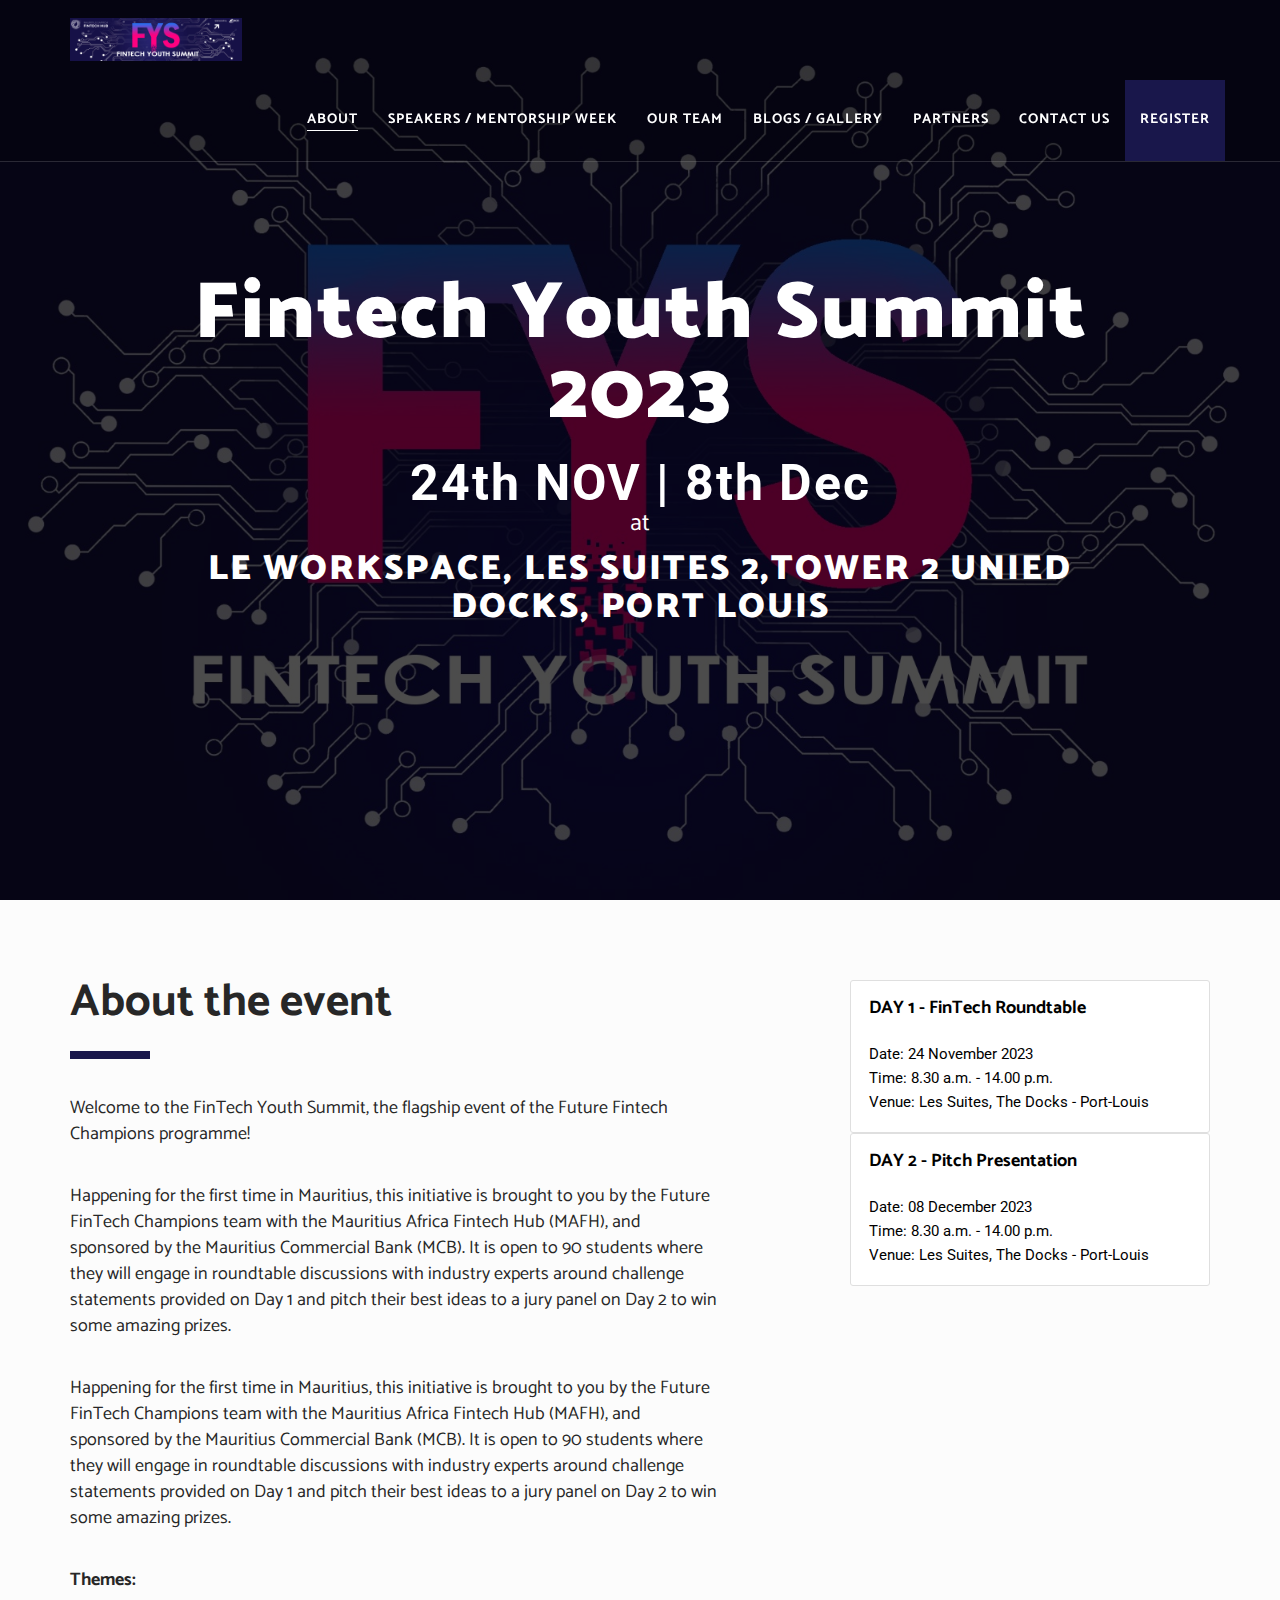
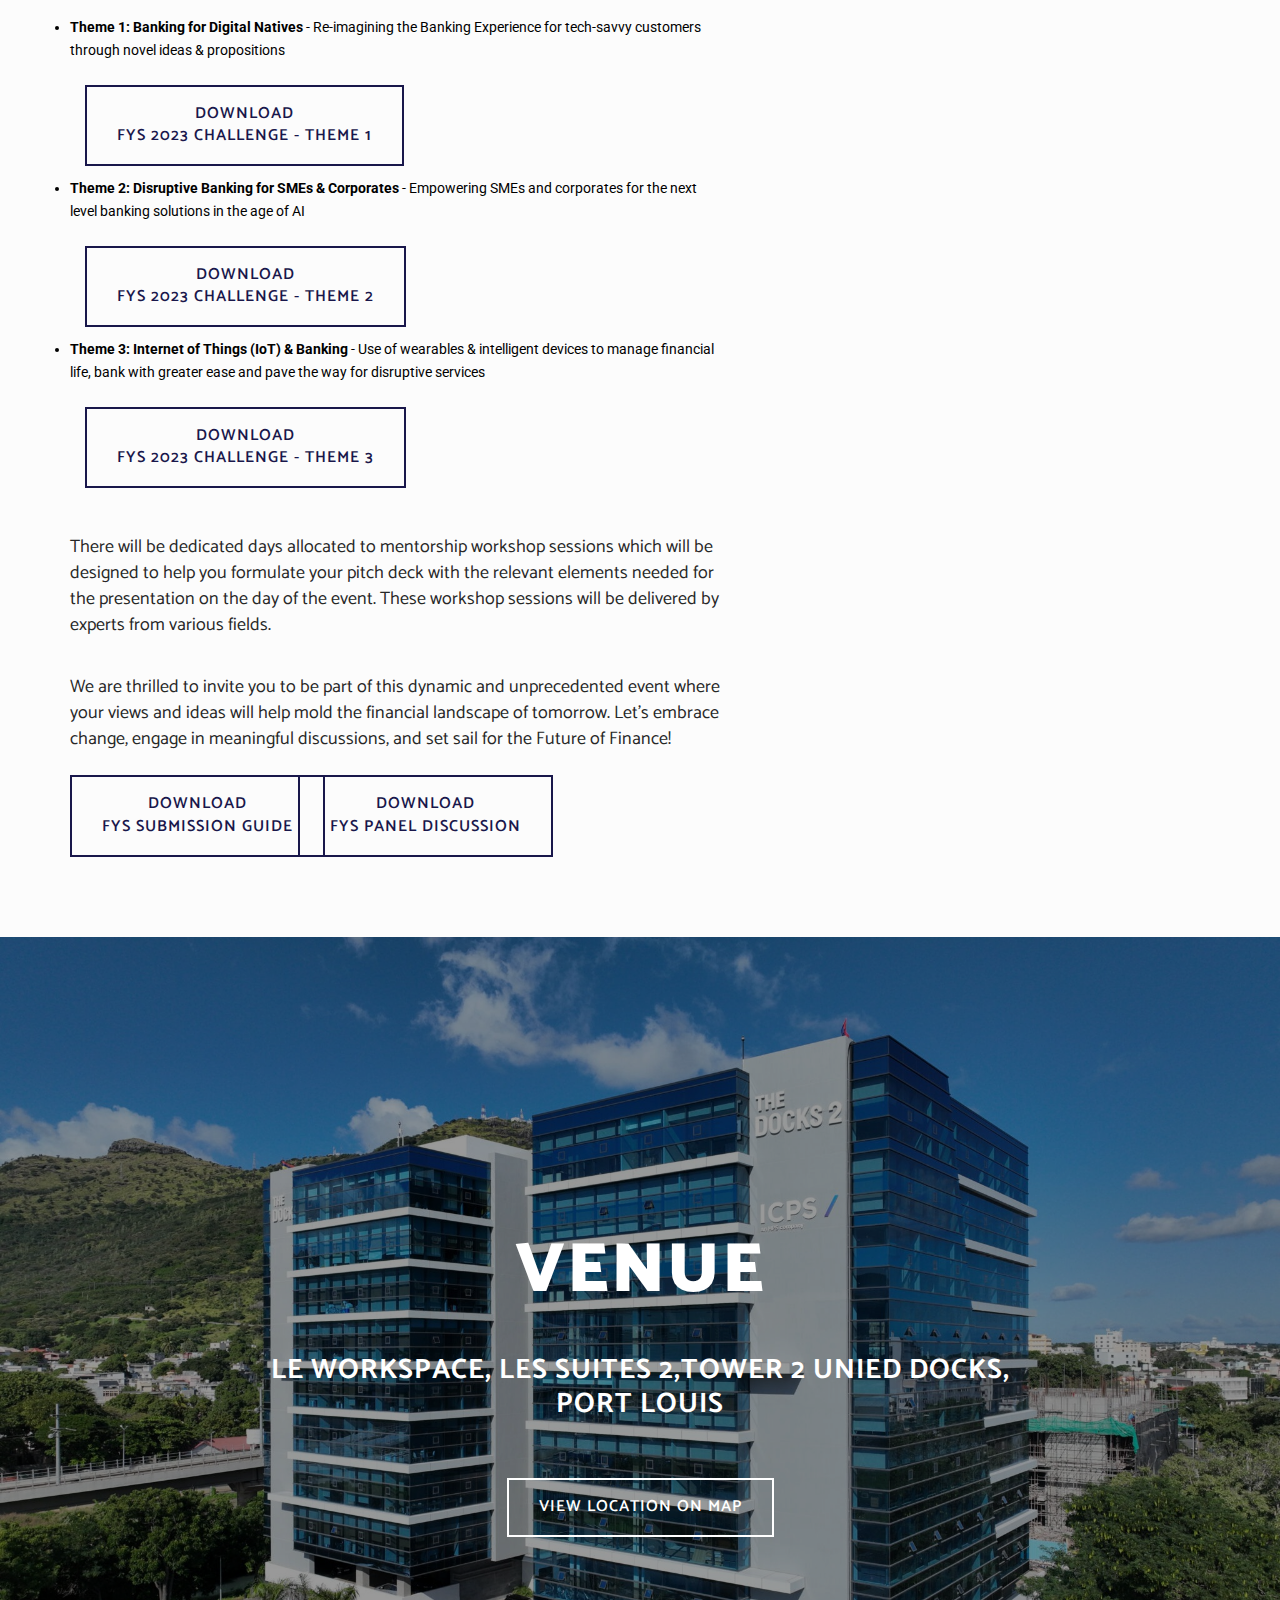
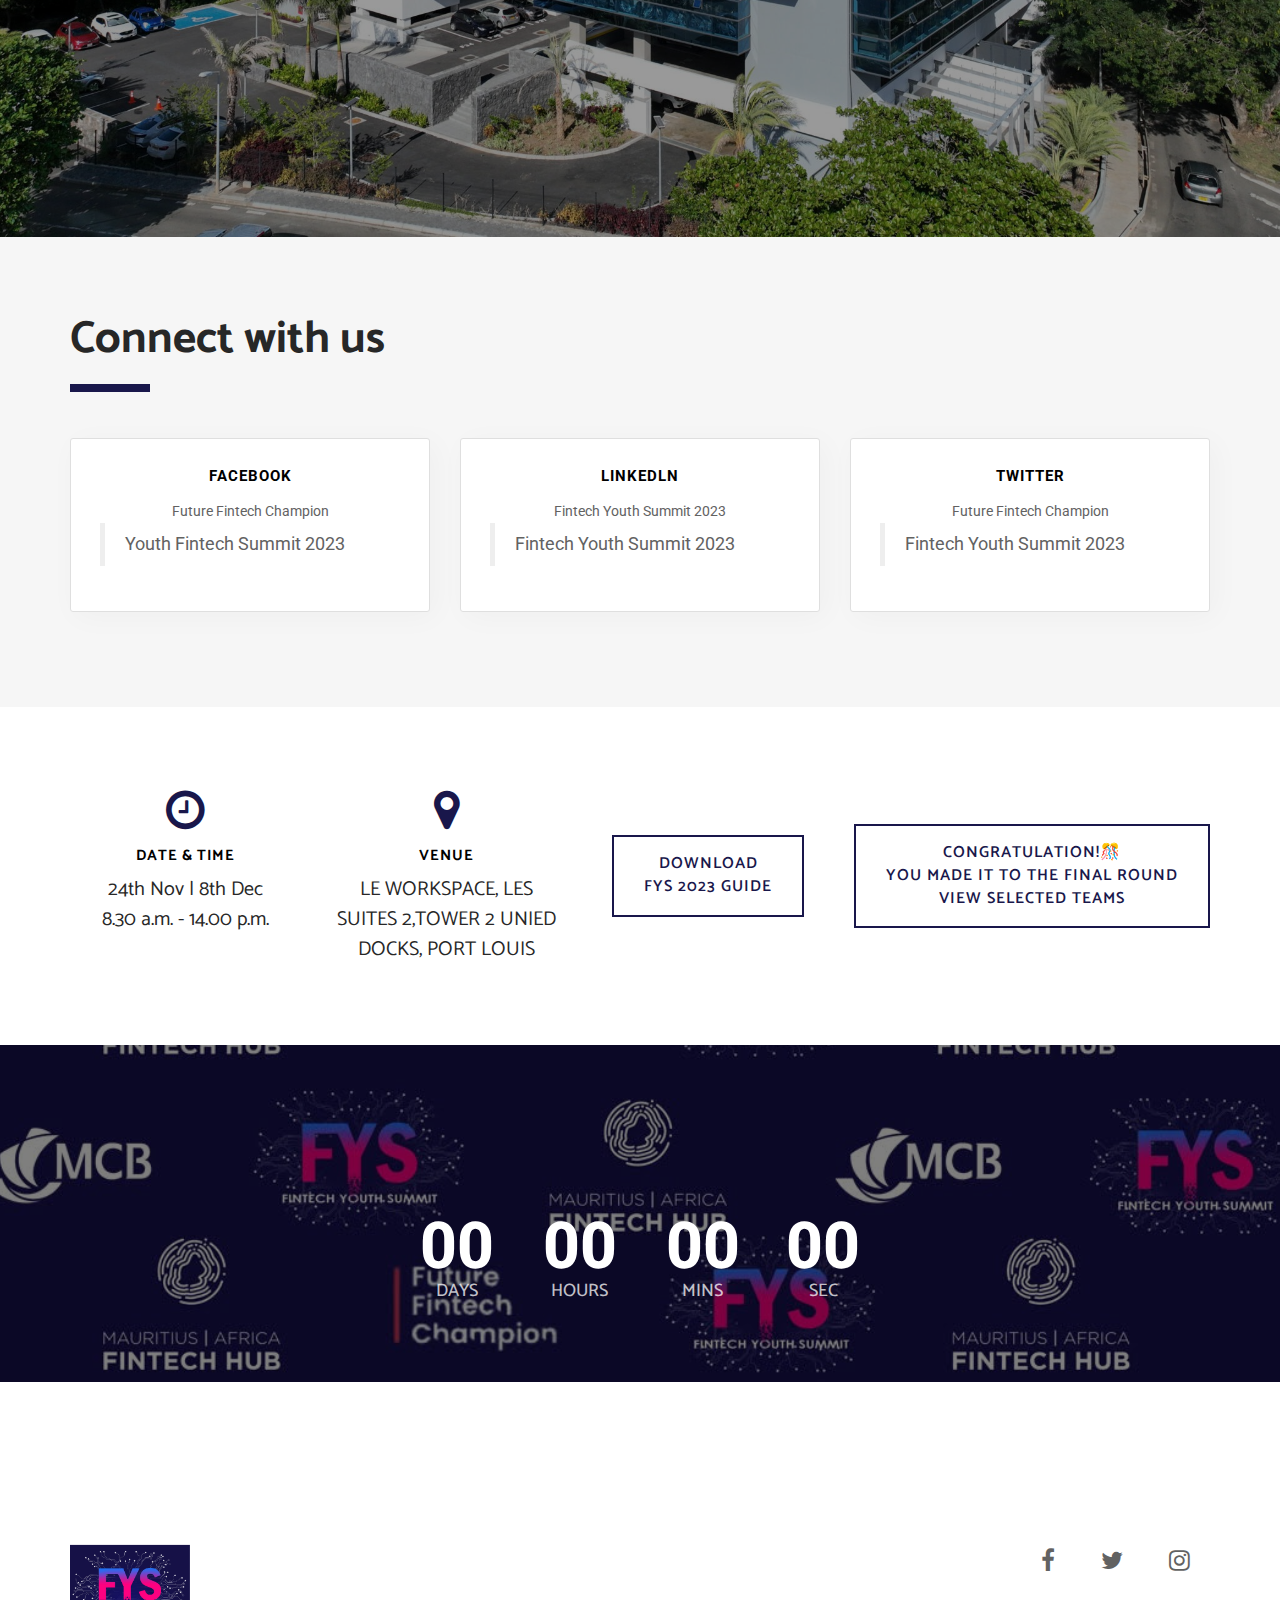
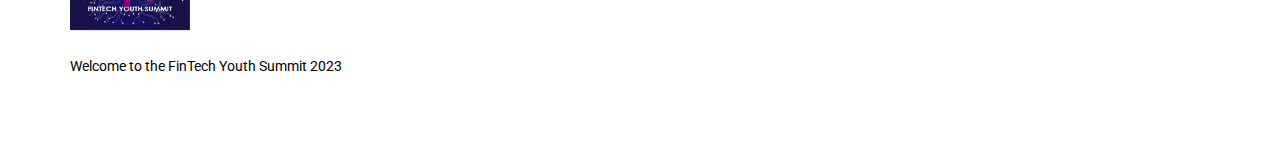
==== commit 316c49f2: "button" ====
--- a/index.html
+++ b/index.html
@@ -568,7 +568,7 @@
 
         <div id="banner-registration" class="col-sm-4 xs-margin-8 xs-no-margin-bottom xs-no-margin-rl text-center">
           <a href="./res/images/tessst.html" class="btn btn-outline-base-color sm-btn-medium btn-large no-margin-rl">
-            <span>Congratulation!🎊 You made it<br>View Selected Teams</span>
+            <span>Congratulation!🎊 <br> You made it to the Final Round<br>View Selected Teams</span>
           </a>
         </div>
         <!-- //.col-sm-4 -->
